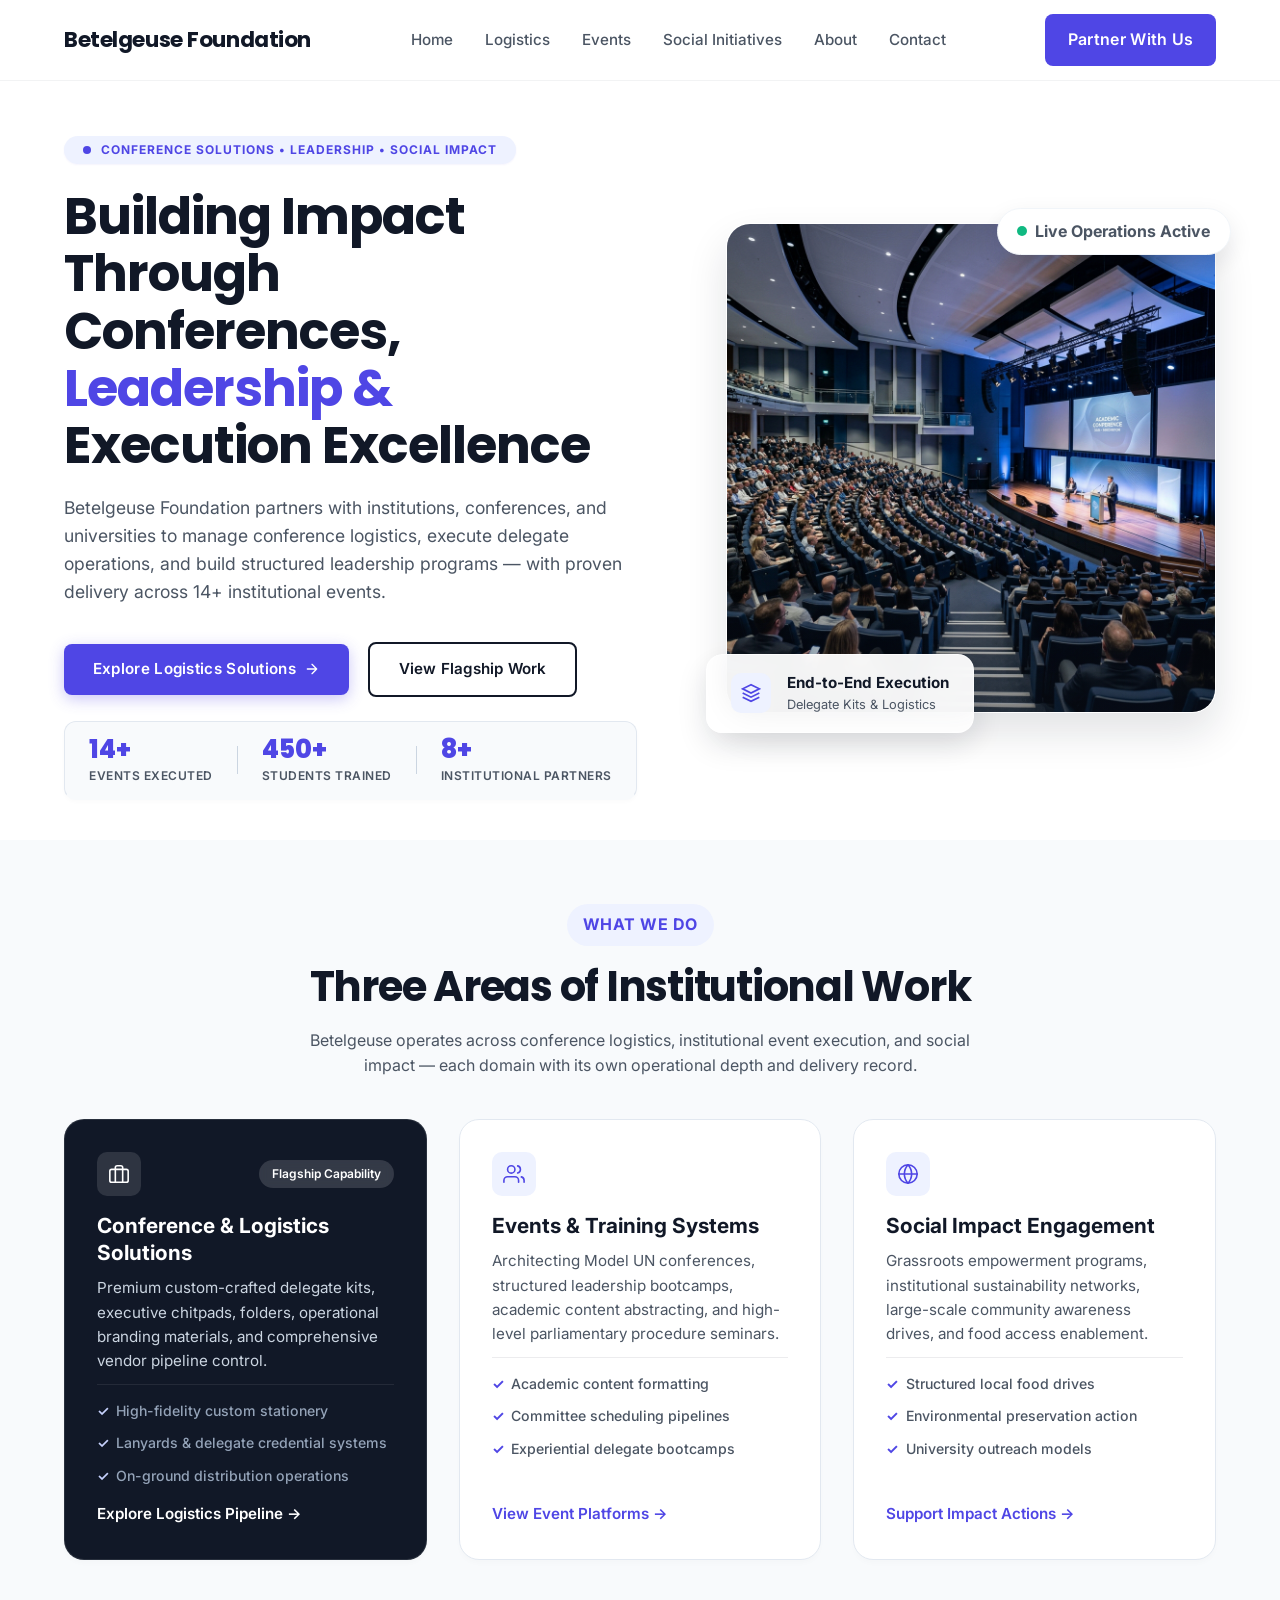
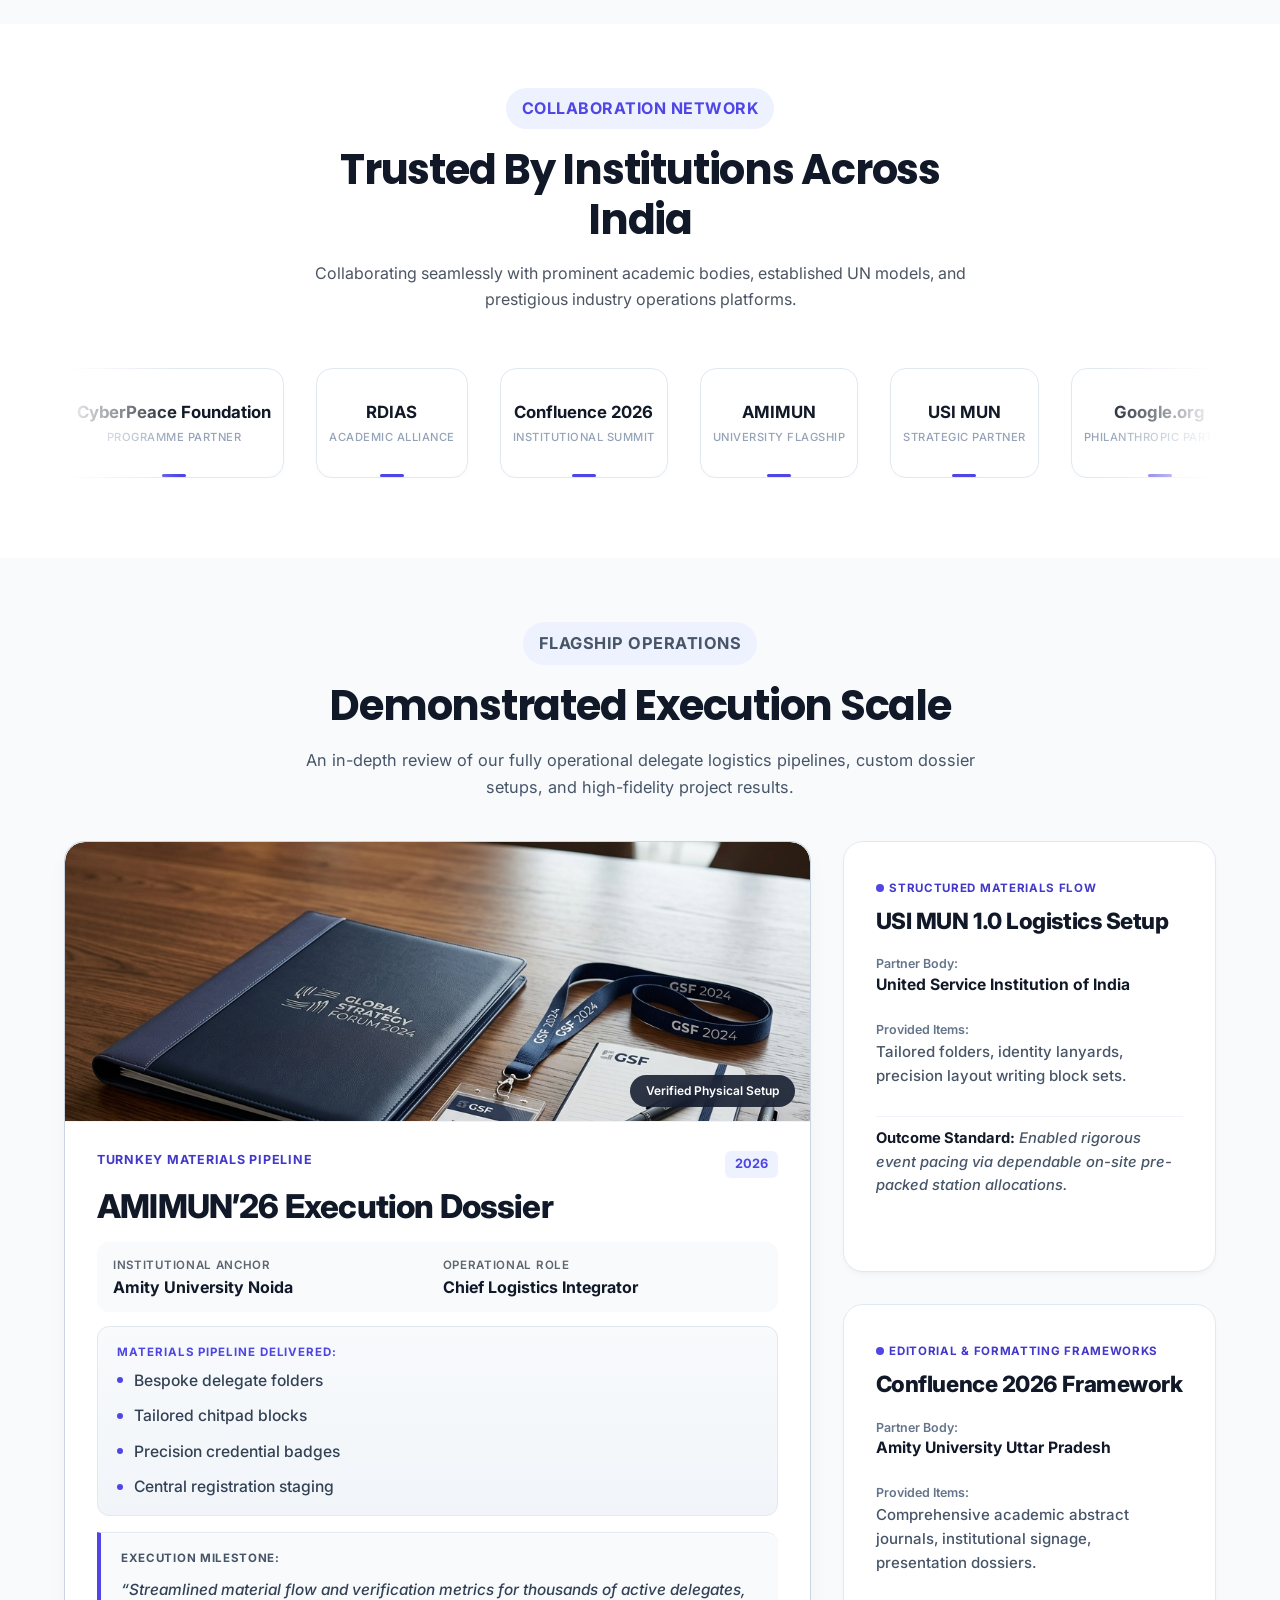
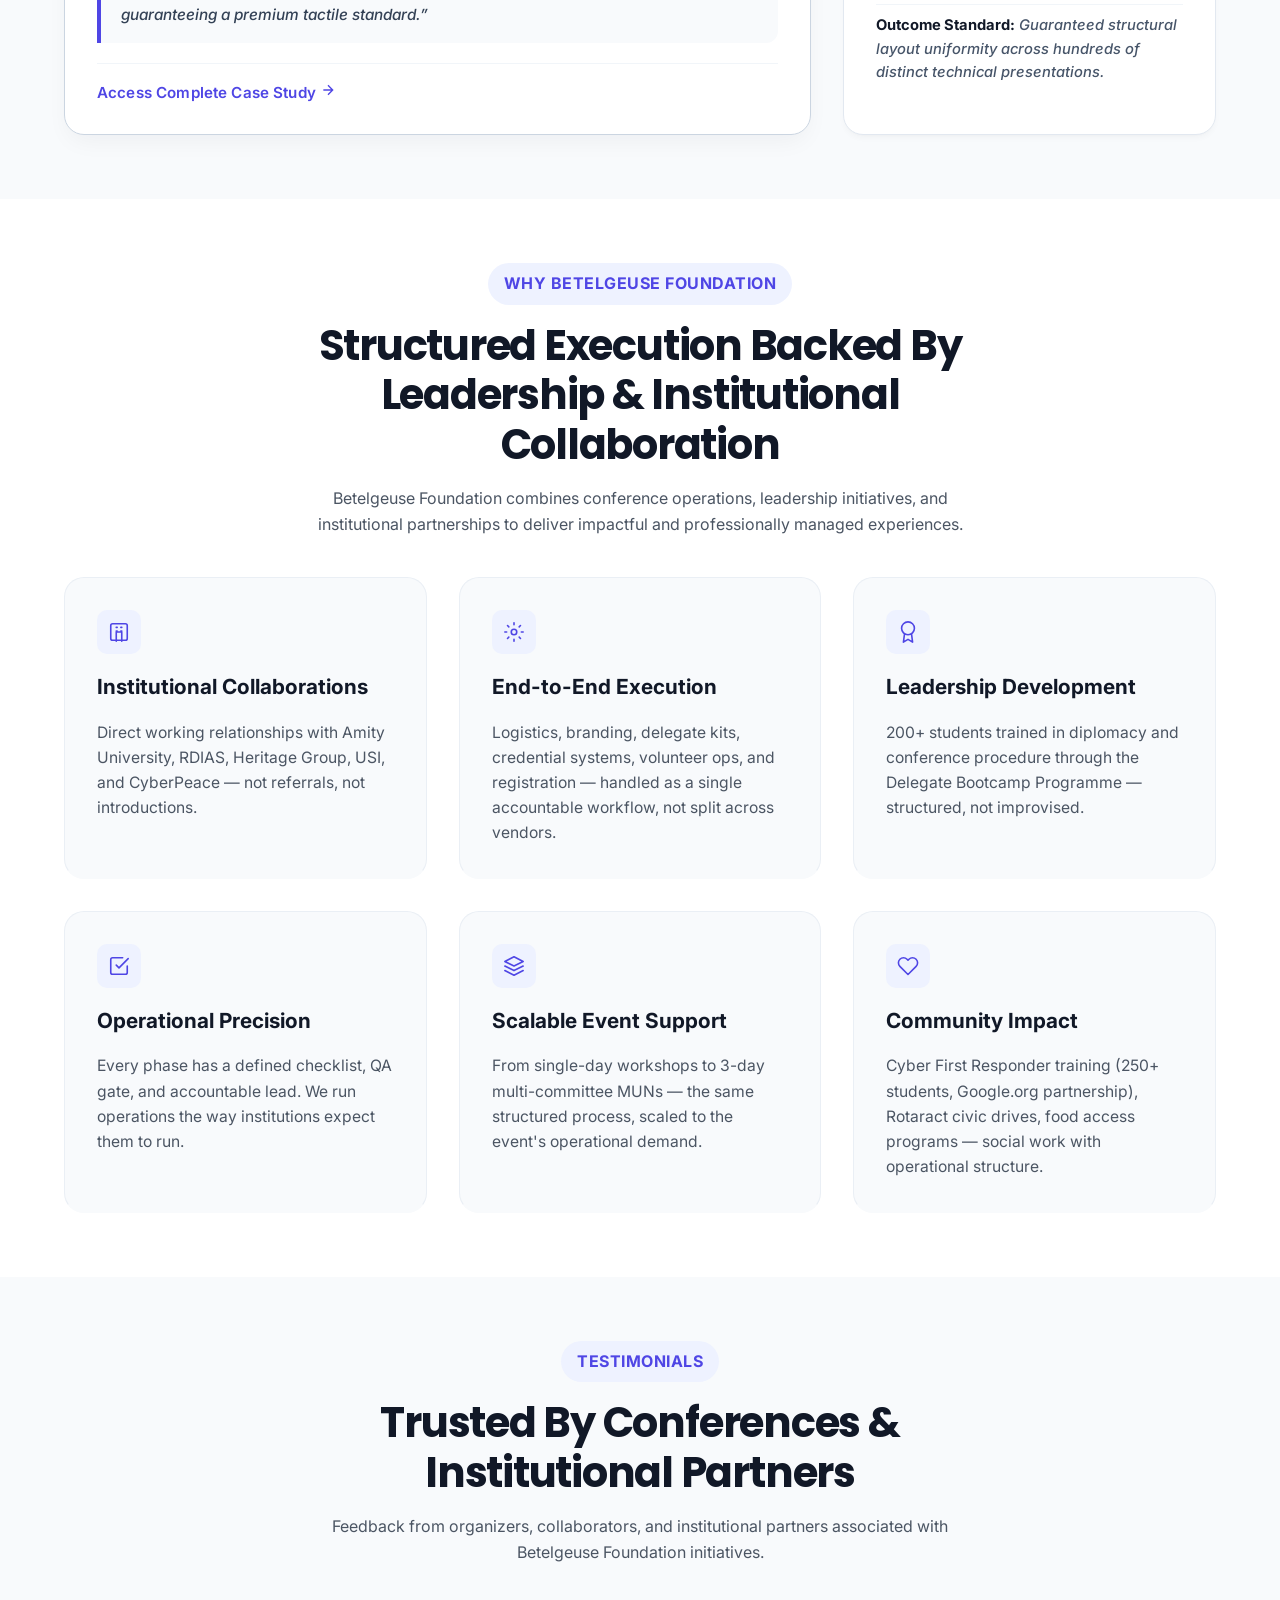
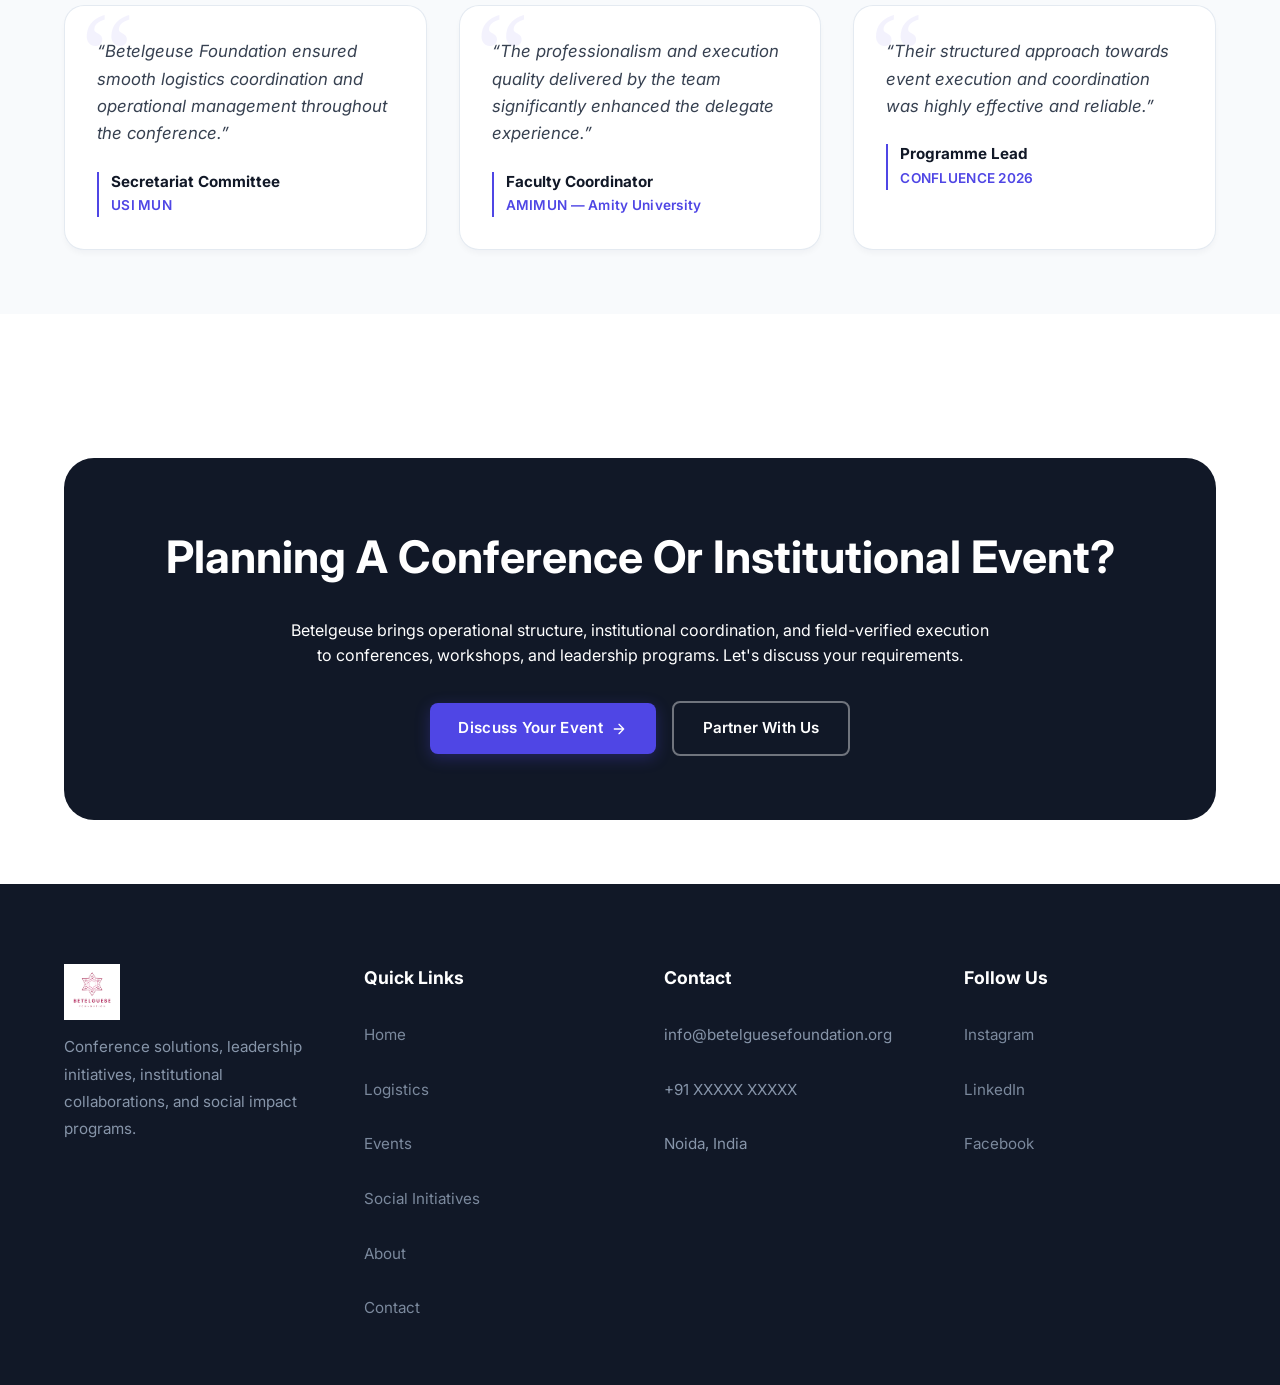
==== index.html @ 853d3aa1 "Initial Build: Betelguese Foundation website - First Edition" ====
<!DOCTYPE html>
<html lang="en">

<head>
    <!-- Basic Meta Setup -->
    <meta charset="UTF-8">
    <meta name="viewport" content="width=device-width, initial-scale=1.0">

    <!-- Website Title -->
    <title>Betelgeuse Foundation</title>

    <!-- CSS File -->
    <link rel="stylesheet" href="css/style.css">
    <style>
        .hero-metrics-inline {
            flex-wrap: wrap;
            justify-content: center;
        }

        .service-card .icon-wrapper {
            width: 44px;
            height: 44px;
            border-radius: 10px;
        }

        .service-card:not(.featured-card) .icon-wrapper {
            background-color: var(--accent-light);
            color: var(--accent-color);
        }

        .service-card .icon-wrapper svg {
            stroke-width: 1.75;
        }

        .features-grid:has(.feature-card:hover) .feature-card:not(:hover) {
            opacity: 0.5;
        }

        .features-grid .feature-card {
            transition:
                opacity 0.35s ease,
                transform 0.35s cubic-bezier(0.4, 0, 0.2, 1),
                background-color 0.35s ease,
                border-color 0.35s ease,
                border-bottom-color 0.35s ease,
                box-shadow 0.35s ease;
        }

        .feature-icon-box {
            width: 44px;
            height: 44px;
            border-radius: 10px;
            background: var(--accent-light);
            color: var(--accent-color);
            display: flex;
            align-items: center;
            justify-content: center;
            margin-bottom: 1rem;
        }

        .feature-icon-box svg {
            stroke: currentColor;
            fill: none;
        }

        .testimonial-author-lockup .testimonial-org {
            text-transform: none;
            letter-spacing: 0.02em;
        }

        .final-cta .cta-box {
            margin-top: 80px;
        }

        /* Active Footer Link */
        .footer-link-home {
            color: var(--accent) !important;
        }
    </style>
</head>

<body>

    <!-- =========================
         HEADER / NAVBAR
    ========================== -->
    <header class="header">

        <div class="container navbar">

            <!-- Brand -->
            <div class="logo">
                <a href="index.html" class="logo-link">
                    <span class="nav-brand">Betelgeuse Foundation</span>
                </a>
            </div>

            <!-- Navigation Links -->
            <nav class="nav">
                <ul class="nav-links">
                    <li><a href="index.html">Home</a></li>
                    <li><a href="pages/logistics.html">Logistics</a></li>
                    <li><a href="pages/events.html">Events</a></li>
                    <li><a href="pages/social-initiatives.html">Social Initiatives</a></li>
                    <li><a href="about.html">About</a></li>
                    <li><a href="pages/contact.html">Contact</a></li>
                </ul>
            </nav>

            <!-- CTA Button -->
            <a href="#" class="nav-btn">Partner With Us</a>

        </div>

    </header>
    <!-- =========================
     HERO SECTION
========================= -->
    <section class="hero">

        <div class="container hero-container">

            <!-- Left Content -->
            <div class="hero-content">

                <div class="hero-badge-wrapper">
                    <span class="pulse-dot"></span>
                    <span class="hero-tag">Conference Solutions • Leadership • Social Impact</span>
                </div>

                <h1>
                    Building Impact Through<br>
                    Conferences, <span class="text-gradient">Leadership &</span><br>
                    Execution Excellence
                </h1>

                <p class="hero-description">
                    Betelgeuse Foundation partners with institutions, conferences, and universities to manage conference
                    logistics, execute delegate operations, and build structured leadership programs — with proven
                    delivery across 14+ institutional events.
                </p>

                <!-- Hero Buttons -->
                <div class="hero-buttons">
                    <a href="pages/logistics.html" class="primary-btn">
                        <span>Explore Logistics Solutions</span>
                        <svg width="16" height="16" viewBox="0 0 24 24" fill="none" stroke="currentColor"
                            stroke-width="2" stroke-linecap="round" stroke-linejoin="round">
                            <path d="M5 12h14M12 5l7 7-7 7" />
                        </svg>
                    </a>
                    <a href="#" class="secondary-btn">
                        View Flagship Work
                    </a>
                </div>

                <!-- Supporting Indicators -->
                <div class="hero-metrics-inline">
                    <div class="metric-item">
                        <strong>14+</strong>
                        <span>Events Executed</span>
                    </div>
                    <div class="metric-divider"></div>
                    <div class="metric-item">
                        <strong>450+</strong>
                        <span>Students Trained</span>
                    </div>
                    <div class="metric-divider"></div>
                    <div class="metric-item">
                        <strong>8+</strong>
                        <span>Institutional Partners</span>
                    </div>
                </div>

            </div>

            <!-- Right Dynamic Visual -->
            <div class="hero-visual-wrapper">

                <div class="image-frame">
                    <img src="assets/images/hero_conference.png" alt="Executive Conference Showcase">
                    <div class="image-overlay-glow"></div>
                </div>

                <!-- Floating Status Badge -->
                <div class="floating-badge top-right">
                    <span class="status-indicator"></span>
                    <strong>Live Operations Active</strong>
                </div>

                <!-- Floating Stat Panel -->
                <div class="floating-panel bottom-left">
                    <div class="panel-icon">
                        <svg width="20" height="20" viewBox="0 0 24 24" fill="none" stroke="#4f46e5" stroke-width="2">
                            <path d="M12 2L2 7l10 5 10-5-10-5zM2 17l10 5 10-5M2 12l10 5 10-5" />
                        </svg>
                    </div>
                    <div class="panel-data">
                        <h4>End-to-End Execution</h4>
                        <p>Delegate Kits & Logistics</p>
                    </div>
                </div>

            </div>

        </div>

    </section>
    <!-- =========================
     WHAT WE DO SECTION
========================= -->
    <section class="services motion-reveal">

        <div class="container">

            <!-- Section Heading -->
            <div class="section-header">
                <p class="section-tag">What We Do</p>
                <h2>Three Areas of Institutional Work</h2>
                <p>Betelgeuse operates across conference logistics, institutional event execution, and social impact —
                    each domain with its own operational depth and delivery record.</p>
            </div>

            <!-- Service Cards -->
            <div class="services-grid">

                <!-- Card 1: Premium Executive Dark Mode -->
                <div class="service-card featured-card">
                    <div class="card-gradient-top"></div>
                    <div class="card-header-row">
                        <div class="icon-wrapper dark-icon">
                            <svg width="22" height="22" viewBox="0 0 24 24" fill="none" stroke="currentColor"
                                stroke-width="1.75" stroke-linecap="round" stroke-linejoin="round" aria-hidden="true">
                                <rect x="2" y="7" width="20" height="14" rx="2" ry="2" />
                                <path d="M16 21V5a2 2 0 0 0-2-2h-4a2 2 0 0 0-2 2v16" />
                            </svg>
                        </div>
                        <span class="card-status-badge">Flagship Capability</span>
                    </div>
                    <h3>Conference &amp; Logistics Solutions</h3>
                    <p>Premium custom-crafted delegate kits, executive chitpads, folders, operational branding
                        materials, and comprehensive vendor pipeline control.</p>
                    <ul class="capability-list">
                        <li>High-fidelity custom stationery</li>
                        <li>Lanyards &amp; delegate credential systems</li>
                        <li>On-ground distribution operations</li>
                    </ul>
                    <a href="pages/logistics.html" class="card-link">Explore Logistics Pipeline →</a>
                </div>

                <!-- Card 2 -->
                <div class="service-card">
                    <div class="card-gradient-top"></div>
                    <div class="card-header-row">
                        <div class="icon-wrapper">
                            <svg width="22" height="22" viewBox="0 0 24 24" fill="none" stroke="currentColor"
                                stroke-width="1.75" stroke-linecap="round" stroke-linejoin="round" aria-hidden="true">
                                <path d="M17 21v-2a4 4 0 0 0-4-4H5a4 4 0 0 0-4 4v2" />
                                <circle cx="9" cy="7" r="4" />
                                <path d="M23 21v-2a4 4 0 0 0-3-3.87" />
                                <path d="M16 3.13a4 4 0 0 1 0 7.75" />
                            </svg>
                        </div>
                    </div>
                    <h3>Events &amp; Training Systems</h3>
                    <p>Architecting Model UN conferences, structured leadership bootcamps, academic content abstracting,
                        and high-level parliamentary procedure seminars.</p>
                    <ul class="capability-list">
                        <li>Academic content formatting</li>
                        <li>Committee scheduling pipelines</li>
                        <li>Experiential delegate bootcamps</li>
                    </ul>
                    <a href="#" class="card-link">View Event Platforms →</a>
                </div>

                <!-- Card 3 -->
                <div class="service-card">
                    <div class="card-gradient-top"></div>
                    <div class="card-header-row">
                        <div class="icon-wrapper">
                            <svg width="22" height="22" viewBox="0 0 24 24" fill="none" stroke="currentColor"
                                stroke-width="1.75" stroke-linecap="round" stroke-linejoin="round" aria-hidden="true">
                                <circle cx="12" cy="12" r="10" />
                                <line x1="2" y1="12" x2="22" y2="12" />
                                <path
                                    d="M12 2a15.3 15.3 0 0 1 4 10 15.3 15.3 0 0 1-4 10 15.3 15.3 0 0 1-4-10 15.3 15.3 0 0 1 4-10z" />
                            </svg>
                        </div>
                    </div>
                    <h3>Social Impact Engagement</h3>
                    <p>Grassroots empowerment programs, institutional sustainability networks, large-scale community
                        awareness drives, and food access enablement.</p>
                    <ul class="capability-list">
                        <li>Structured local food drives</li>
                        <li>Environmental preservation action</li>
                        <li>University outreach models</li>
                    </ul>
                    <a href="pages/social-initiatives.html" class="card-link">Support Impact Actions →</a>
                </div>

            </div>

        </div>

    </section>
    <!-- =========================
     COLLABORATORS SECTION
========================= -->
    <section class="collaborators motion-reveal">

        <div class="container">

            <!-- Section Heading -->
            <div class="section-header">
                <p class="section-tag">Collaboration Network</p>
                <h2>Trusted By Institutions Across India</h2>
                <p>Collaborating seamlessly with prominent academic bodies, established UN models, and prestigious
                    industry operations platforms.</p>
            </div>

            <!-- Premium marquee (duplicate strip for seamless loop) -->
            <div class="logo-ribbon-wrapper">
                <div class="marquee-wrapper">
                    <!-- Track groups two strips so one transform can loop seamlessly -->
                    <div class="marquee-track">
                        <div class="marquee-content">
                            <div class="logo-card premium-card card">
                                <span class="card-accent-line"></span>
                                <strong>CyberPeace Foundation</strong>
                                <span class="partner-meta">Programme Partner</span>
                            </div>
                            <div class="logo-card premium-card card">
                                <span class="card-accent-line"></span>
                                <strong>RDIAS</strong>
                                <span class="partner-meta">Academic Alliance</span>
                            </div>
                            <div class="logo-card premium-card card">
                                <span class="card-accent-line"></span>
                                <strong>Confluence 2026</strong>
                                <span class="partner-meta">Institutional Summit</span>
                            </div>
                            <div class="logo-card premium-card card">
                                <span class="card-accent-line"></span>
                                <strong>AMIMUN</strong>
                                <span class="partner-meta">University Flagship</span>
                            </div>
                            <div class="logo-card premium-card card">
                                <span class="card-accent-line"></span>
                                <strong>USI MUN</strong>
                                <span class="partner-meta">Strategic Partner</span>
                            </div>
                            <div class="logo-card premium-card card">
                                <span class="card-accent-line"></span>
                                <strong>Google.org</strong>
                                <span class="partner-meta">Philanthropic Partner</span>
                            </div>
                            <div class="logo-card premium-card card">
                                <span class="card-accent-line"></span>
                                <strong>Rotaract</strong>
                                <span class="partner-meta">Civic Network</span>
                            </div>
                            <div class="logo-card premium-card card">
                                <span class="card-accent-line"></span>
                                <strong>Heritage Group</strong>
                                <span class="partner-meta">Educational Group</span>
                            </div>
                        </div>
                        <div class="marquee-content" aria-hidden="true">
                            <div class="logo-card premium-card card">
                                <span class="card-accent-line"></span>
                                <strong>CyberPeace Foundation</strong>
                                <span class="partner-meta">Programme Partner</span>
                            </div>
                            <div class="logo-card premium-card card">
                                <span class="card-accent-line"></span>
                                <strong>RDIAS</strong>
                                <span class="partner-meta">Academic Alliance</span>
                            </div>
                            <div class="logo-card premium-card card">
                                <span class="card-accent-line"></span>
                                <strong>Confluence 2026</strong>
                                <span class="partner-meta">Institutional Summit</span>
                            </div>
                            <div class="logo-card premium-card card">
                                <span class="card-accent-line"></span>
                                <strong>AMIMUN</strong>
                                <span class="partner-meta">University Flagship</span>
                            </div>
                            <div class="logo-card premium-card card">
                                <span class="card-accent-line"></span>
                                <strong>USI MUN</strong>
                                <span class="partner-meta">Strategic Partner</span>
                            </div>
                            <div class="logo-card premium-card card">
                                <span class="card-accent-line"></span>
                                <strong>Google.org</strong>
                                <span class="partner-meta">Philanthropic Partner</span>
                            </div>
                            <div class="logo-card premium-card card">
                                <span class="card-accent-line"></span>
                                <strong>Rotaract</strong>
                                <span class="partner-meta">Civic Network</span>
                            </div>
                            <div class="logo-card premium-card card">
                                <span class="card-accent-line"></span>
                                <strong>Heritage Group</strong>
                                <span class="partner-meta">Educational Group</span>
                            </div>
                        </div>
                    </div>
                </div>
            </div>

        </div>

    </section>

    <!-- =========================
     FEATURED WORK SECTION
========================= -->
    <section class="featured-work motion-reveal">

        <div class="container">

            <!-- Section Header -->
            <div class="section-header">
                <p class="section-tag">Flagship Operations</p>
                <h2>Demonstrated Execution Scale</h2>
                <p>An in-depth review of our fully operational delegate logistics pipelines, custom dossier setups, and
                    high-fidelity project results.</p>
            </div>

            <!-- Featured Grid -->
            <div class="featured-grid">

                <!-- Large Featured Card Overhaul -->
                <div class="featured-card-large premium-overhaul">

                    <div class="featured-image">
                        <img src="assets/images/flagship_delegate_kit.png" alt="Custom Branded Delegate Kit Setup">
                        <div class="image-indicator-badge">Verified Physical Setup</div>
                    </div>

                    <div class="featured-content">

                        <div class="project-header-inline">
                            <p class="project-type">Turnkey Materials Pipeline</p>
                            <span class="year-badge">2026</span>
                        </div>

                        <h3>AMIMUN’26 Execution Dossier</h3>

                        <div class="project-details grid-view">
                            <div class="detail-matrix-item">
                                <span>Institutional Anchor</span>
                                <strong>Amity University Noida</strong>
                            </div>
                            <div class="detail-matrix-item">
                                <span>Operational Role</span>
                                <strong>Chief Logistics Integrator</strong>
                            </div>
                        </div>

                        <div class="detail-block premium-block">
                            <span>Materials Pipeline Delivered:</span>
                            <ul class="materials-delivered-list">
                                <li>Bespoke delegate folders</li>
                                <li>Tailored chitpad blocks</li>
                                <li>Precision credential badges</li>
                                <li>Central registration staging</li>
                            </ul>
                        </div>

                        <div class="detail-block outcome-block premium-outcome">
                            <span>Execution Milestone:</span>
                            <p>“Streamlined material flow and verification metrics for thousands of active delegates,
                                guaranteeing a premium tactile standard.”</p>
                        </div>

                        <div class="action-footer">
                            <a href="#" class="btn-text-icon">
                                <span>Access Complete Case Study</span>
                                <svg width="16" height="16" viewBox="0 0 24 24" fill="none" stroke="currentColor"
                                    stroke-width="2">
                                    <path d="M5 12h14M12 5l7 7-7 7" />
                                </svg>
                            </a>
                        </div>

                    </div>

                </div>

                <!-- Small Cards Overhaul -->
                <div class="small-projects">

                    <!-- Card 1 -->
                    <div class="small-project-card premium-small-card">
                        <div class="project-type-tag-row">
                            <span class="card-dot-indicator" aria-hidden="true"></span>
                            <p class="project-type-small">Structured Materials Flow</p>
                        </div>
                        <h4>USI MUN 1.0 Logistics Setup</h4>

                        <div class="project-details-small">
                            <div class="meta-tuple">
                                <span>Partner Body:</span>
                                <strong>United Service Institution of India</strong>
                            </div>
                            <div class="meta-tuple">
                                <span>Provided Items:</span>
                                <span>Tailored folders, identity lanyards, precision layout writing block sets.</span>
                            </div>
                            <p class="outcome-small"><strong>Outcome Standard:</strong> Enabled rigorous event pacing
                                via dependable on-site pre-packed station allocations.</p>
                        </div>
                    </div>

                    <!-- Card 2 -->
                    <div class="small-project-card premium-small-card">
                        <div class="project-type-tag-row">
                            <span class="card-dot-indicator" aria-hidden="true"></span>
                            <p class="project-type-small">Editorial &amp; Formatting Frameworks</p>
                        </div>
                        <h4>Confluence 2026 Framework</h4>

                        <div class="project-details-small">
                            <div class="meta-tuple">
                                <span>Partner Body:</span>
                                <strong>Amity University Uttar Pradesh</strong>
                            </div>
                            <div class="meta-tuple">
                                <span>Provided Items:</span>
                                <span>Comprehensive academic abstract journals, institutional signage, presentation
                                    dossiers.</span>
                            </div>
                            <p class="outcome-small"><strong>Outcome Standard:</strong> Guaranteed structural layout
                                uniformity across hundreds of distinct technical presentations.</p>
                        </div>
                    </div>

                </div>

            </div>

        </div>

    </section>
    <!-- =========================
     WHY BETELGEUSE SECTION
========================= -->
    <section class="why-betelguese motion-reveal">

        <div class="container">

            <!-- Section Header -->
            <div class="section-header">

                <p class="section-tag">
                    Why Betelgeuse Foundation
                </p>

                <h2>
                    Structured Execution Backed By
                    Leadership & Institutional Collaboration
                </h2>

                <p>
                    Betelgeuse Foundation combines conference operations,
                    leadership initiatives, and institutional partnerships
                    to deliver impactful and professionally managed experiences.
                </p>

            </div>

            <!-- Feature Grid -->
            <div class="features-grid">

                <div class="feature-card">
                    <div class="feature-icon-box" aria-hidden="true">
                        <svg width="22" height="22" viewBox="0 0 24 24" fill="none" stroke="currentColor"
                            stroke-width="1.75" stroke-linecap="round" stroke-linejoin="round">
                            <rect x="3" y="3" width="18" height="18" rx="2" ry="2" />
                            <path d="M9 22V12h6v10" />
                            <path d="M9 7h1" />
                            <path d="M14 7h1" />
                            <path d="M9 11h1" />
                            <path d="M14 11h1" />
                        </svg>
                    </div>
                    <h3>Institutional Collaborations</h3>
                    <p>Direct working relationships with Amity University, RDIAS, Heritage Group, USI, and CyberPeace —
                        not referrals, not introductions.</p>
                </div>

                <div class="feature-card">
                    <div class="feature-icon-box" aria-hidden="true">
                        <svg width="22" height="22" viewBox="0 0 24 24" fill="none" stroke="currentColor"
                            stroke-width="1.75" stroke-linecap="round" stroke-linejoin="round">
                            <circle cx="12" cy="12" r="3" />
                            <path
                                d="M19.07 4.93l-1.41 1.41M4.93 4.93l1.41 1.41M19.07 19.07l-1.41-1.41M4.93 19.07l1.41-1.41M12 2v2M12 20v2M2 12h2M20 12h2" />
                        </svg>
                    </div>
                    <h3>End-to-End Execution</h3>
                    <p>Logistics, branding, delegate kits, credential systems, volunteer ops, and registration — handled
                        as a single accountable workflow, not split across vendors.</p>
                </div>

                <div class="feature-card">
                    <div class="feature-icon-box" aria-hidden="true">
                        <svg width="22" height="22" viewBox="0 0 24 24" fill="none" stroke="currentColor"
                            stroke-width="1.75" stroke-linecap="round" stroke-linejoin="round">
                            <circle cx="12" cy="8" r="7" />
                            <polyline points="8.21 13.89 7 23 12 20 17 23 15.79 13.88" />
                        </svg>
                    </div>
                    <h3>Leadership Development</h3>
                    <p>200+ students trained in diplomacy and conference procedure through the Delegate Bootcamp
                        Programme
                        — structured, not improvised.</p>
                </div>

                <div class="feature-card">
                    <div class="feature-icon-box" aria-hidden="true">
                        <svg width="22" height="22" viewBox="0 0 24 24" fill="none" stroke="currentColor"
                            stroke-width="1.75" stroke-linecap="round" stroke-linejoin="round">
                            <polyline points="9 11 12 14 22 4" />
                            <path d="M21 12v7a2 2 0 0 1-2 2H5a2 2 0 0 1-2-2V5a2 2 0 0 1 2-2h11" />
                        </svg>
                    </div>
                    <h3>Operational Precision</h3>
                    <p>Every phase has a defined checklist, QA gate, and accountable lead. We run operations the way
                        institutions expect them to run.</p>
                </div>

                <div class="feature-card">
                    <div class="feature-icon-box" aria-hidden="true">
                        <svg width="22" height="22" viewBox="0 0 24 24" fill="none" stroke="currentColor"
                            stroke-width="1.75" stroke-linecap="round" stroke-linejoin="round">
                            <polygon points="12 2 2 7 12 12 22 7 12 2" />
                            <polyline points="2 17 12 22 22 17" />
                            <polyline points="2 12 12 17 22 12" />
                        </svg>
                    </div>
                    <h3>Scalable Event Support</h3>
                    <p>From single-day workshops to 3-day multi-committee MUNs — the same structured process, scaled to
                        the event&apos;s operational demand.</p>
                </div>

                <div class="feature-card">
                    <div class="feature-icon-box" aria-hidden="true">
                        <svg width="22" height="22" viewBox="0 0 24 24" fill="none" stroke="currentColor"
                            stroke-width="1.75" stroke-linecap="round" stroke-linejoin="round">
                            <path
                                d="M20.84 4.61a5.5 5.5 0 0 0-7.78 0L12 5.67l-1.06-1.06a5.5 5.5 0 0 0-7.78 7.78l1.06 1.06L12 21.23l7.78-7.78 1.06-1.06a5.5 5.5 0 0 0 0-7.78z" />
                        </svg>
                    </div>
                    <h3>Community Impact</h3>
                    <p>Cyber First Responder training (250+ students, Google.org partnership), Rotaract civic drives,
                        food access programs — social work with operational structure.</p>
                </div>

            </div>

        </div>

    </section>
    <!-- =========================
     TESTIMONIALS SECTION
========================= -->
    <section class="testimonials motion-reveal">

        <div class="container">

            <!-- Section Header -->
            <div class="section-header">

                <p class="section-tag">
                    Testimonials
                </p>

                <h2>
                    Trusted By Conferences &
                    Institutional Partners
                </h2>

                <p>
                    Feedback from organizers, collaborators,
                    and institutional partners associated with
                    Betelgeuse Foundation initiatives.
                </p>

            </div>

            <!-- Testimonials Grid -->
            <div class="testimonials-grid">

                <!-- Testimonial 1 -->
                <div class="testimonial-card">

                    <p class="testimonial-text">
                        “Betelgeuse Foundation ensured smooth
                        logistics coordination and operational
                        management throughout the conference.”
                    </p>

                    <div class="testimonial-author-lockup">
                        <h4>Secretariat Committee</h4>
                        <span class="testimonial-org">USI MUN</span>
                    </div>

                </div>

                <!-- Testimonial 2 -->
                <div class="testimonial-card">

                    <p class="testimonial-text">
                        “The professionalism and execution quality
                        delivered by the team significantly enhanced
                        the delegate experience.”
                    </p>

                    <div class="testimonial-author-lockup">
                        <h4>Faculty Coordinator</h4>
                        <span class="testimonial-org">AMIMUN — Amity University</span>
                    </div>

                </div>

                <!-- Testimonial 3 -->
                <div class="testimonial-card">

                    <p class="testimonial-text">
                        “Their structured approach towards event
                        execution and coordination was highly
                        effective and reliable.”
                    </p>

                    <div class="testimonial-author-lockup">
                        <h4>Programme Lead</h4>
                        <span class="testimonial-org">CONFLUENCE 2026</span>
                    </div>

                </div>

            </div>

        </div>

    </section>
    <!-- =========================
     FINAL CTA SECTION
========================= -->
    <section class="final-cta motion-reveal">

        <div class="container">

            <div class="cta-box">

                <h2>
                    Planning A Conference Or Institutional Event?
                </h2>

                <p>
                    Betelgeuse brings operational structure, institutional coordination, and field-verified execution to
                    conferences, workshops, and leadership programs. Let&apos;s discuss your requirements.
                </p>

                <div class="cta-buttons">

                    <a href="mailto:info@betelguesefoundation.org" class="primary-btn">
                        <span>Discuss Your Event</span>
                        <svg width="16" height="16" viewBox="0 0 24 24" fill="none" stroke="currentColor"
                            stroke-width="2" stroke-linecap="round" stroke-linejoin="round" aria-hidden="true">
                            <path d="M5 12h14M12 5l7 7-7 7" />
                        </svg>
                    </a>

                    <a href="#" class="secondary-btn">
                        Partner With Us
                    </a>

                </div>

            </div>

        </div>

    </section>
    <!-- =========================
     FOOTER
========================= -->
    <footer class="footer motion-reveal">

        <div class="container footer-container">

            <!-- About -->
            <div class="footer-column">

                <div class="footer-logo-wrapper">
                    <img src="assets/images/logo_primary.png" alt="Betelgeuse Foundation Logo" class="footer-logo">
                </div>
                <h3 class="sr-only" style="display: none;">Betelgeuse Foundation</h3>

                <p>
                    Conference solutions, leadership initiatives,
                    institutional collaborations, and social impact programs.
                </p>

            </div>

            <!-- Navigation -->
            <div class="footer-column">

                <h4>Quick Links</h4>

                <ul>
                    <li><a href="index.html">Home</a></li>
                    <li><a href="pages/logistics.html">Logistics</a></li>
                    <li><a href="pages/events.html">Events</a></li>
                    <li><a href="pages/social-initiatives.html">Social Initiatives</a></li>
                    <li><a href="about.html">About</a></li>
                    <li><a href="pages/contact.html">Contact</a></li>
                </ul>

            </div>

            <!-- Contact -->
            <div class="footer-column">

                <h4>Contact</h4>

                <ul>
                    <li>info@betelguesefoundation.org</li>
                    <li>+91 XXXXX XXXXX</li>
                    <li>Noida, India</li>
                </ul>

            </div>

            <!-- Social -->
            <div class="footer-column">

                <h4>Follow Us</h4>

                <ul>
                    <li><a href="#">Instagram</a></li>
                    <li><a href="#">LinkedIn</a></li>
                    <li><a href="#">Facebook</a></li>
                </ul>

            </div>

        </div>

    </footer>
    <!-- JS File -->
    <script src="js/script.js"></script>

</body>

</html>
---- css/style.css ----
/* =========================
   GOOGLE FONTS
========================= */
@import url('https://fonts.googleapis.com/css2?family=Inter:wght@300;400;500;600;700&family=Poppins:wght@500;600;700&display=swap');


/* =========================
   CSS RESET
========================= */
* {
    margin: 0;
    padding: 0;
    box-sizing: border-box;
}
html,
body {
    overflow-x: hidden;
}

/* =========================
   ROOT VARIABLES
========================= */
:root {
    /* Classic indigo SaaS palette */
    --primary-color: #111827;
    --secondary-color: #4B5563;
    --accent-color: #4F46E5;
    --color-accent: #4F46E5;
    --accent-hover: #4338CA;
    --accent-light: #EEF2FF;
    --text-color: #4B5563;
    --light-bg: #F8FAFC;
    --white: #FFFFFF;

    --heading-font: 'Poppins', sans-serif;
    --body-font: 'Inter', sans-serif;
}


/* =========================
   GLOBAL STYLES
========================= */
body {
    font-family: var(--body-font);
    background-color: var(--white);
    color: var(--text-color);
    line-height: 1.6;
    padding-top: 80px; /* Offset for fixed navbar */
}


a {
    text-decoration: none;
    color: inherit;
}


ul {
    list-style: none;
}


img {
    max-width: 100%;
    display: block;
}

.logo {
    display: flex;
    align-items: center;
    background: none;
    background-color: transparent;
}

.nav-brand {
    font-family: var(--heading-font);
    font-size: clamp(1.05rem, 2.2vw, 1.35rem);
    font-weight: 700;
    letter-spacing: -0.02em;
    color: var(--primary-color);
    line-height: 1.15;
    white-space: nowrap;
    transition: color 0.25s ease;
}

.footer-logo {
    max-height: 56px;
    width: auto;
    object-fit: contain;
}

/* Screen reader only utility to suppress plain headings gracefully */
.sr-only {
    position: absolute;
    width: 1px;
    height: 1px;
    padding: 0;
    margin: -1px;
    overflow: hidden;
    clip: rect(0, 0, 0, 0);
    white-space: nowrap;
    border: 0;
}


/* =========================
   REUSABLE CONTAINER
========================= */
.container {
    width: 90%;
    max-width: 1200px;
    margin: auto;
}


/* =========================
   HEADER / NAVBAR
========================= */
.header {
    width: 100%;
    position: fixed;
    top: 0;
    left: 0;
    right: 0;
    z-index: 1000;
    background-color: rgba(255, 255, 255, 0.78);
    backdrop-filter: blur(10px) saturate(140%);
    -webkit-backdrop-filter: blur(10px) saturate(140%);
    border-bottom: 1px solid rgba(17, 24, 39, 0.05);
    transition:
        background-color 0.40s ease,
        box-shadow 0.40s ease,
        border-color 0.40s ease,
        backdrop-filter 0.40s ease,
        -webkit-backdrop-filter 0.40s ease;
}

/* Stronger executive glass once the page is scrolled */
.header.is-scrolled {
    background-color: rgba(255, 255, 255, 0.92);
    backdrop-filter: blur(10px) saturate(180%);
    -webkit-backdrop-filter: blur(30px) saturate(180%);
    border-bottom-color: rgba(17, 24, 39, 0.1);
    box-shadow: 0 8px 32px rgba(17, 24, 39, 0.08);
}


.navbar {
    height: 80px;

    display: flex;
    align-items: center;
    justify-content: space-between;
}


.logo-link:hover .nav-brand {
    color: var(--accent-color);
}

.logo-link {
    display: flex;
    align-items: center;
    justify-content: center;
    background: none;
    background-color: transparent;
}


.nav-links {
    display: flex;
    align-items: center;
    gap: 2rem;
}


.nav-links a {
    position: relative;
    font-size: 0.95rem;
    font-weight: 500;
    color: var(--secondary-color);
    transition: color 0.2s ease;
}


.nav-links a::after {
    content: "";
    position: absolute;
    left: 0;
    bottom: -6px;
    width: 0;
    height: 2px;
    border-radius: 2px;
    background-color: var(--accent-color);
    transition: width 0.28s cubic-bezier(0.16, 1, 0.3, 1);
}


.nav-links a:hover {
    color: var(--accent-color);
}

.nav-links a.nav-link-active {
    color: var(--primary-color);
    font-weight: 700;
}

.nav-links a.nav-link-active::after {
    width: 100%;
}

.nav-links a:hover::after {
    width: 100%;
}


.nav-btn {
    padding: 0.8rem 1.4rem;
    background-color: var(--accent-color);
    color: #FFFFFF;
    border: none;
    border-radius: 8px;
    font-weight: 600;
    letter-spacing: 0.02em;
    transition: transform 0.2s ease, box-shadow 0.2s ease, background-color 0.2s ease, color 0.2s ease;
}


.nav-btn:hover {
    background-color: var(--accent-hover);
    color: #FFFFFF;
    border-color: transparent;
    transform: translateY(-2px);
    box-shadow: 0 10px 24px rgba(79, 70, 229, 0.28);
}

.nav-btn:active {
    transform: translateY(0) scale(0.98);
    box-shadow: 0 4px 12px rgba(79, 70, 229, 0.2);
}

/* =========================
   HERO SECTION
========================= */
.hero {
    width: 100%;
    padding: 3.5rem 0 2.5rem;
    background-color: var(--white);
}


.hero-container {
    display: flex;
    align-items: center;
    justify-content: space-between;
    gap: 4rem;
}


.hero-content {
    flex: 1;
}


.hero-tag {
    color: var(--accent-color);
    font-size: 0.75rem;
    font-weight: 700;
    letter-spacing: 1px;
    text-transform: uppercase;
    line-height: 1;
    margin: 0;
    padding: 0;
    background-color: transparent;
}


.hero-content h1 {
    font-family: var(--heading-font);
    font-size: 3.6rem;
    line-height: 1.12;
    letter-spacing: -0.03em;
    color: var(--primary-color);
    font-weight: 700;

    margin-bottom: 1.5rem;
}


.hero-description {
    max-width: 600px;
    font-size: 1.1rem;
    color: var(--text-color);
    line-height: 1.6;

    margin-bottom: 2.2rem;
}


.hero-buttons {
    display: flex;
    align-items: center;
    gap: 1rem;
}


/* Primary Button */
.primary-btn {
    display: inline-flex;
    align-items: center;
    justify-content: center;
    gap: 0.5rem;
    padding: 0.85rem 1.8rem;

    background-color: var(--accent-color);
    color: #FFFFFF;

    border: none;
    border-radius: 8px;
    font-weight: 600;
    font-size: 0.95rem;
    letter-spacing: 0.02em;

    box-shadow: 0 2px 8px rgba(79, 70, 229, 0.25);
    transition: transform 0.2s ease, box-shadow 0.2s ease, background-color 0.2s ease, color 0.2s ease, border-color 0.2s ease;
}

.primary-btn span,
.primary-btn i,
.primary-btn svg {
    transition: transform 0.2s ease;
}


.primary-btn:hover {
    background-color: var(--accent-hover);
    color: #FFFFFF;
    border-color: transparent;
    transform: translateY(-2px);
    box-shadow: 0 10px 24px rgba(79, 70, 229, 0.32);
}

.primary-btn:hover span,
.primary-btn:hover i,
.primary-btn:hover svg {
    transform: translateX(4px);
}

.primary-btn:active {
    transform: translateY(0) scale(0.98);
}


/* Secondary Button */
.secondary-btn {
    display: inline-block;
    padding: 0.85rem 1.8rem;

    background-color: transparent;
    border: 2px solid #111827;
    color: #111827;

    border-radius: 8px;
    font-weight: 600;
    font-size: 0.95rem;
    letter-spacing: 0.2px;

    transition: all 0.3s cubic-bezier(0.16, 1, 0.3, 1);
}


.hero-buttons .secondary-btn:hover {
    background-color: rgba(17, 24, 39, 0.02);
    color: #111827;
    border-color: #111827;
    transform: translateY(-2px);
    box-shadow: 0 6px 16px rgba(17, 24, 39, 0.06);
}


/* Hero Image */
.hero-image {
    flex: 1;
}


.hero-image img {
    width: 100%;
    border-radius: 20px;
    border: 1px solid rgba(15, 23, 42, 0.06);
    box-shadow: 0 10px 25px -5px rgba(15, 23, 42, 0.05);

    object-fit: cover;
}

/* =========================
   COMMON SECTION HEADER
========================= */
.section-header {
    text-align: center;
    max-width: 700px;
    margin: 0 auto 2.5rem;
}


.section-tag {
    display: inline-flex;
    flex-wrap: wrap;
    justify-content: center;

    margin-bottom: 1rem;
    padding: 0.5rem 1rem;

    background-color: #EEF2FF;
    color: #4F46E5;

    border-radius: 9999px;

    font-size: 0.75rem;
    font-weight: 700;
    letter-spacing: 0.5px;
    text-transform: uppercase;

    max-width: 100%;
}


.section-header h2 {
    font-family: var(--heading-font);
    font-size: 2.6rem;
    line-height: 1.2;
    letter-spacing: -0.03em;
    color: var(--primary-color);
    font-weight: 700;

    margin-bottom: 1rem;
}


.section-header p {
    font-size: 1rem;
}


/* =========================
   SERVICES SECTION
========================= */
.services {
    width: 100%;
    padding: 4rem 0;

    background-color: var(--light-bg);
}


.services-grid {
    display: grid;
    grid-template-columns: repeat(3, 1fr);
    gap: 2rem;
}

.services-grid > .service-card > .card-link {
    margin-top: auto;
}


/* Service Card */
.service-card {
    padding: 2rem;

    background-color: var(--white);

    border-radius: 20px;
    border: 1px solid #f1f5f9;
    box-shadow: 0 4px 6px -1px rgba(15, 23, 42, 0.03), 0 2px 4px -2px rgba(15, 23, 42, 0.03);

    display: flex;
    flex-direction: column;

    transition: all 0.3s cubic-bezier(0.16, 1, 0.3, 1);
}


.service-card:hover {
    transform: translateY(-3px);
    box-shadow: 0 10px 15px -3px rgba(15, 23, 42, 0.05);
    border-color: #cbd5e1;
}


.service-card h3 {
    font-size: 1.4rem;
    color: var(--primary-color);

    margin-bottom: 1rem;
}


.service-card p {
    margin-bottom: 1.5rem;
}


.service-card a {
    color: var(--accent-color);
    font-weight: 600;
}


/* Featured Card */
.featured-card {
    background-color: var(--primary-color);
    color: var(--white);
}


.featured-card h3,
.featured-card a {
    color: var(--white);
}

/* =========================
   COLLABORATORS SECTION
========================= */
.collaborators {
    width: 100%;
    padding: 4rem 0;

    background-color: var(--white);
}


/* Logo Grid */
.logo-grid {
    display: grid;
    grid-template-columns: repeat(3, 1fr);
    gap: 2rem;
}


/* Logo Card */
.logo-card {
    height: 120px;

    display: flex;
    align-items: center;
    justify-content: center;

    background-color: var(--light-bg);

    border: 1px solid #e2e8f0;
    border-radius: 16px;
    box-shadow: 0 2px 4px rgba(15, 23, 42, 0.02);

    font-size: 1.1rem;
    font-weight: 600;
    color: var(--secondary-color);

    transition: all 0.3s cubic-bezier(0.16, 1, 0.3, 1);
}


.logo-card:hover {
    transform: translateY(-3px);
    background-color: var(--white);
    border-color: var(--accent-color);
    color: var(--accent-color);
    box-shadow: 0 6px 12px -2px rgba(15, 23, 42, 0.04);
}

/* =========================
   FEATURED WORK SECTION
========================= */
.featured-work {
    width: 100%;
    padding: 4rem 0;

    background-color: var(--light-bg);
}


/* Featured Grid */
.featured-grid {
    display: grid;
    grid-template-columns: 2fr 1fr;
    gap: 2rem;
}


/* Large Featured Card */
.featured-card-large {
    background-color: var(--white);

    border-radius: 20px;
    border: 1px solid #f1f5f9;
    border-bottom: 2px solid transparent;
    box-shadow: 0 4px 6px -1px rgba(15, 23, 42, 0.03), 0 2px 4px -2px rgba(15, 23, 42, 0.03);
    overflow: hidden;

    transition:
        transform 0.3s cubic-bezier(0.4, 0, 0.2, 1),
        box-shadow 0.3s cubic-bezier(0.4, 0, 0.2, 1),
        border-color 0.3s ease,
        border-bottom-color 0.3s ease;
}


.featured-card-large:hover {
    transform: translateY(-6px);
    box-shadow: 0 22px 44px -12px rgba(15, 23, 42, 0.14);
    border-color: #cbd5e1;
    border-bottom-color: #4F46E5;
}


.featured-image {
    position: relative;
    overflow: hidden;
    border-top-left-radius: inherit;
    border-top-right-radius: inherit;
}

.featured-image img {
    width: 100%;
    height: 280px;
    border-top-left-radius: inherit;
    border-top-right-radius: inherit;
    border-bottom: 1px solid rgba(15, 23, 42, 0.05);
    object-fit: cover;
    display: block;
    transition: transform 0.5s ease;
}

.featured-work .featured-card-large:hover .featured-image img {
    transform: scale(1.03);
}


.featured-content {
    padding: 2.5rem;
}


.project-type {
    margin-bottom: 0.6rem;

    color: var(--accent-color);
    font-size: 0.85rem;
    font-weight: 600;
    letter-spacing: 0.5px;
    text-transform: uppercase;
}


.featured-content h3 {
    font-size: 2.2rem;
    color: var(--primary-color);
    line-height: 1.2;

    margin-bottom: 1.5rem;
}


/* Detailed Structure inside Flagship Card */
.project-details {
    display: flex;
    flex-direction: column;
    gap: 1rem;
    margin-bottom: 2rem;
}

.detail-row {
    display: flex;
    gap: 0.5rem;
    font-size: 0.98rem;
}

.detail-row span,
.detail-block span {
    color: var(--text-color);
    opacity: 0.85;
}

.detail-row strong {
    color: var(--primary-color);
    font-weight: 600;
}

.detail-block {
    display: flex;
    flex-direction: column;
    gap: 0.2rem;
    font-size: 0.95rem;
}

.detail-block p {
    margin-bottom: 0;
    color: var(--primary-color);
    font-weight: 500;
}

.outcome-block {
    margin-top: 0.5rem;
    padding-top: 1rem;
    border-top: 1px solid #e2e8f0;
}

.outcome-block p {
    color: var(--text-color);
    font-weight: 400;
    font-style: italic;
}


.featured-content a {
    display: inline-block;
    color: var(--accent-color);
    font-weight: 600;
    transition: 0.3s ease;
}

.featured-content a:hover {
    color: var(--accent-hover);
    transform: translateX(4px);
}


/* Small Projects */
.small-projects {
    display: flex;
    flex-direction: column;
    gap: 2rem;
}


/* Small Card */
.small-project-card {
    flex: 1;

    padding: 2.2rem;

    background-color: var(--white);

    border-radius: 20px;
    border: 1px solid #f1f5f9;
    border-bottom: 2px solid transparent;
    box-shadow: 0 4px 6px -1px rgba(15, 23, 42, 0.03), 0 2px 4px -2px rgba(15, 23, 42, 0.03);

    transition:
        transform 0.3s cubic-bezier(0.4, 0, 0.2, 1),
        box-shadow 0.3s cubic-bezier(0.4, 0, 0.2, 1),
        border-color 0.3s ease,
        border-bottom-color 0.3s ease;
}


.small-project-card:hover {
    transform: translateY(-6px);
    box-shadow: 0 22px 44px -12px rgba(15, 23, 42, 0.14);
    border-color: #cbd5e1;
    border-bottom-color: #4F46E5;
}

.project-type-small {
    font-size: 0.8rem;
    font-weight: 600;
    color: var(--accent-color);
    text-transform: uppercase;
    letter-spacing: 0.5px;
    margin-bottom: 0.4rem;
}


.small-project-card h4 {
    font-size: 1.4rem;
    color: var(--primary-color);

    margin-bottom: 1rem;
}

.project-details-small {
    display: flex;
    flex-direction: column;
    gap: 0.6rem;
    font-size: 0.95rem;
}

.project-details-small p {
    margin-bottom: 0;
}

.outcome-small {
    margin-top: 0.4rem;
    padding-top: 0.6rem;
    border-top: 1px solid #f1f5f9;
    font-style: italic;
    color: var(--text-color);
}

/* =========================
   WHY BETELGEUSE SECTION
========================= */
.why-betelguese {
    width: 100%;
    padding: 4rem 0;

    background-color: var(--white);
}


/* Features Grid */
.features-grid {
    display: grid;
    grid-template-columns: repeat(3, 1fr);
    gap: 2rem;
}


/* Feature Card */
.feature-card {
    padding: 2rem;

    background-color: var(--light-bg);

    border-radius: 20px;
    border: 1px solid rgba(226, 232, 240, 0.6);
    border-bottom: 2px solid transparent;

    transition:
        transform 0.35s cubic-bezier(0.4, 0, 0.2, 1),
        background-color 0.35s ease,
        border-color 0.35s ease,
        border-bottom-color 0.35s ease,
        box-shadow 0.35s ease;
}


.feature-card:hover {
    transform: translateY(-4px) scale(1.01);
    background-color: var(--white);
    border-color: #e2e8f0;
    border-bottom: 2px solid #4f46e5;
    box-shadow:
        0 18px 40px -10px rgba(15, 23, 42, 0.12),
        0 10px 28px rgba(79, 70, 229, 0.12);
}


.feature-card h3 {
    font-size: 1.3rem;
    color: #111827;
    font-weight: 700;

    margin-bottom: 1rem;
}


.feature-card p {
    font-size: 0.98rem;
    color: #4b5563;
    line-height: 1.6;
}

/* =========================
   TESTIMONIALS SECTION
========================= */
.testimonials {
    width: 100%;
    padding: 4rem 0;

    background-color: var(--light-bg);
}


/* Testimonials Grid */
.testimonials-grid {
    display: grid;
    grid-template-columns: repeat(3, 1fr);
    gap: 2rem;
}

/* Testimonial Card — premium social proof */
.testimonial-card {
    position: relative;
    z-index: 1;
    padding: 2rem 1.75rem 2rem 2rem;
    background-color: var(--white);
    border-radius: 20px;
    border: 1px solid rgba(226, 232, 240, 0.9);
    box-shadow: 0 4px 6px -1px rgba(15, 23, 42, 0.04);
    isolation: isolate;
    opacity: 1;
    transition:
        opacity 0.4s ease,
        transform 0.4s cubic-bezier(0.4, 0, 0.2, 1),
        box-shadow 0.4s cubic-bezier(0.4, 0, 0.2, 1),
        border-color 0.35s ease;
}

.testimonial-card::before {
    content: "\201C";
    position: absolute;
    top: -10px;
    left: 16px;
    font-size: 120px;
    font-family: Georgia, serif;
    color: rgba(79, 70, 229, 0.07);
    line-height: 1;
    pointer-events: none;
    z-index: 0;
}

.testimonial-text {
    position: relative;
    z-index: 1;
    margin-bottom: 1.5rem;
    font-style: italic;
    color: #374151;
    font-size: 1.05rem;
    line-height: 1.625;
}

.testimonial-author-lockup {
    position: relative;
    z-index: 1;
    padding-left: 0.75rem;
    border-left: 2px solid #4F46E5;
}

.testimonial-author-lockup h4 {
    color: #111827;
    font-weight: 700;
    font-size: 0.95rem;
    margin: 0 0 0.25rem;
    line-height: 1.3;
}

.testimonial-org {
    display: block;
    color: #4F46E5;
    font-weight: 600;
    font-size: 0.85rem;
    text-transform: uppercase;
    letter-spacing: 0.05em;
}

.testimonials-grid:hover .testimonial-card:not(:hover) {
    opacity: 0.4;
    transform: scale(0.98);
}

.testimonials-grid:hover .testimonial-card:hover {
    opacity: 1;
    transform: translateY(-6px) scale(1);
    box-shadow:
        0 24px 48px -12px rgba(15, 23, 42, 0.14),
        0 12px 28px rgba(79, 70, 229, 0.1);
    border-color: #e0e7ff;
}

.testimonial-card:hover {
    transform: translateY(-6px);
    box-shadow:
        0 24px 48px -12px rgba(15, 23, 42, 0.14),
        0 12px 28px rgba(79, 70, 229, 0.1);
    border-color: #e0e7ff;
}
/* =========================
   FINAL CTA SECTION
========================= */
.final-cta {
    width: 100%;
    padding: 4rem 0;

    background-color: var(--white);
}


.cta-box {
    padding: 4rem 2rem;

    background-color: var(--primary-color);

    border-radius: 30px;

    text-align: center;

    color: var(--white);

    transition:
        transform 0.35s cubic-bezier(0.16, 1, 0.3, 1),
        box-shadow 0.35s ease;
}

.final-cta .cta-box:hover {
    transform: translateY(-4px) scale(1.01);
    box-shadow: 0 24px 48px rgba(0, 0, 0, 0.2);
}


.cta-box h2 {
    font-size: 2.8rem;
    margin-bottom: 1.5rem;
}


.cta-box p {
    max-width: 700px;

    margin: 0 auto 2rem;
}


.cta-buttons {
    display: flex;
    align-items: center;
    justify-content: center;

    gap: 1rem;
}

.cta-box .secondary-btn {
    border-color: rgba(255, 255, 255, 0.4);
    color: var(--white);
}

.cta-box .secondary-btn:hover {
    background-color: rgba(255, 255, 255, 0.08);
    border-color: var(--white);
    color: var(--white);
}
/* =========================
   FOOTER
========================= */
.footer {
    width: 100%;
    padding: 5rem 0 3rem;

    background-color: #111827;

    color: #94A3B8;
}


.footer-container {
    display: grid;
    grid-template-columns: repeat(4, 1fr);
    gap: 3rem;
}


.footer-column h3,
.footer-column h4 {
    color: var(--white);

    margin-bottom: 1.5rem;
     font-size: 1.1rem;
    font-weight: 700;
    margin-bottom: 1rem;
    color: #ffffff;
}


.footer-column p,
.footer-column li {
    margin-bottom: 1rem;

    font-size: 0.95rem;
}


.footer-column a:hover {
    color: var(--white);
}

.footer-column {
    display: flex;
    flex-direction: column;
    gap: 0.8rem;
}
.footer-column p,
.footer-column a,
.footer-column li {
    line-height: 1.8;
    opacity: 0.9;
}
.footer-column ul {
    display: flex;
    flex-direction: column;
    gap: 0.7rem;
    padding-left: 0;
    margin: 0;
    list-style: none;
}
.footer-column a {
    transition: all 0.3s ease;
}

.footer-column a:hover {
    opacity: 1;
    transform: translateX(4px);
}

/* =========================
   RESPONSIVE DESIGN
========================= */

/* =========================
   LARGE TABLETS
========================= */
@media (max-width: 1100px) {

    .container {
        width: 92%;
    }

    .hero-content h1 {
        font-size: 3.2rem;
    }

    .hero-container {
        gap: 3rem;
    }

    .nav-links {
        gap: 1.5rem;
    }
}


/* =========================
   TABLETS
========================= */
@media (max-width: 900px) {

    /* Navbar */
    .navbar {
        flex-wrap: wrap;
        gap: 1rem;

        height: auto;
        padding: 1rem 0;
    }

    .nav-links {
        gap: 1rem;
        flex-wrap: wrap;
        justify-content: center;
    }

    .nav-btn {
        padding: 0.8rem 1.2rem;
    }

    /* Hero */
    .hero-container {
        flex-direction: column;
        text-align: center;
    }

    .hero-content {
        width: 100%;
    }

  .hero-content h1 {
    font-size: 2.7rem;
    line-height: 1.2;

    max-width: 700px;
    margin: 0 auto;
}
    .hero-description {
        margin: 0 auto 2rem;
    }

    .hero-buttons {
        justify-content: center;
        flex-wrap: wrap;
    }

    .hero-image {
        width: 100%;
    }

    .hero-image img {
        max-width: 100%;
        height: auto;
    }
}


/* =========================
   LARGE MOBILE DEVICES
========================= */
@media (max-width: 768px) {

    .container {
        width: 90%;
    }

    /* Navbar */
    .nav-brand {
        font-size: 1.05rem;
        white-space: normal;
        max-width: 11rem;
        line-height: 1.2;
    }

    .nav-links {
        gap: 0.8rem;
    }

    .nav-links a {
        font-size: 0.95rem;
    }

    /* Hero */
    .hero {
        padding: 4rem 0;
    }

  .hero-content h1 {
    font-size: 2.2rem;
    line-height: 1.25;
}

    .hero-description {
        font-size: 1rem;
    }

    .hero-buttons {
        gap: 1rem;
    }
    .services-grid {
    grid-template-columns: 1fr;
}


/* WHAT WE DO */
.services-grid {
    grid-template-columns: 1fr;
}

.service-card {
    width: 100%;
}


/* ORGANIZATIONS */
.partners-grid {
    grid-template-columns: repeat(2, 1fr);
}


/* FEATURED WORK */
.projects-grid {
    grid-template-columns: 1fr;
}


/* CARD SPACING */
.service-card,
.project-card,
.partner-card {
    padding: 2rem 1.5rem;
}


/* CONTAINER WIDTH */
.container {
    width: 90%;
}

}
@media (max-width: 480px) {

.partners-grid {
    grid-template-columns: 1fr;
}
.featured-grid {
  grid-template-columns: 1fr;
}
}

/* =========================
   MOBILE DEVICES
========================= */
@media (max-width: 576px) {

    .container {
        width: 92%;
    }

    /* Navbar */
    .navbar {
        gap: 1rem;
    }

    .nav-links {
        justify-content: center;
        gap: 0.7rem;
    }

    .nav-links a {
        font-size: 0.85rem;
    }

    .nav-btn {
        width: 100%;
        text-align: center;
    }

    /* Hero */
    .hero {
    padding-top: 3rem;
}
.hero-content h1 {
    font-size: 1.9rem;
    line-height: 1.3;
}

    .hero-description {
        font-size: 0.95rem;
          max-width: 100%;
    }

    .hero-buttons {
        flex-direction: column;
        align-items: center;
         margin-top: 1.5rem;
    }

    .hero-buttons a {
        width: 100%;
        text-align: center;
    }

    .hero-image img {
        border-radius: 20px;
    }
    .hero-content {
    width: 100%;
}
.footer-container {
    gap: 2rem;
}

.footer-column {
    text-align: center;
    align-items: center;
    padding-inline: 0.5rem;
}
.footer-column p,
.footer-column a {
    word-break: break-word;
}
.footer {
    padding-top: 4rem;
}
.footer {
    border-top: 1px solid rgba(255,255,255,0.08);
}
}


/* =========================
   SMALL MOBILE DEVICES
========================= */
@media (max-width: 400px) {

    .hero-content h1 {
        font-size: 1.8rem;
    }

    .section-tag {
        font-size: 0.75rem;
         display: inline-flex;
    flex-wrap: wrap;
    justify-content: center;

    max-width: 100%;
    }

    .nav-links a {
        font-size: 0.8rem;
    }
}

.hero-image img {
    width: 100%;
    display: block;
}

/* =========================================
   FINAL RESPONSIVE SYSTEM
========================================= */


/* ---------- 992px ---------- */

@media (max-width: 992px) {

    .section-header h2 {
        font-size: 2.7rem;
        line-height: 1.25;
    }

    .featured-grid {
        grid-template-columns: 1.3fr 0.9fr;
        gap: 1.5rem;
    }

    .features-grid {
        grid-template-columns: repeat(3, 1fr);
        gap: 1.5rem;
    }

    .testimonials-grid {
        grid-template-columns: repeat(3, 1fr);
        gap: 1.5rem;
    }

    .footer-container {
        grid-template-columns: repeat(4, 1fr);
        gap: 2rem;
    }
}


/* ---------- 768px ---------- */

@media (max-width: 768px) {

    section {
        padding-inline: 1.5rem;
    }

    .section-header h2 {
        font-size: 2.2rem;
        line-height: 1.3;
    }

    .section-header p {
        font-size: 0.95rem;
        line-height: 1.7;
    }

    /* FEATURED WORK */

    .featured-grid {
        grid-template-columns: 1fr;
    }

    .small-projects {
        display: grid;
        grid-template-columns: repeat(2, 1fr);
        gap: 1.5rem;
    }

    .featured-image img {
        width: 100%;
        height: clamp(200px, 52vw, 280px);
        object-fit: cover;
        display: block;
    }

    /* WHY BETELGEUSE */

    .features-grid {
        grid-template-columns: repeat(2, 1fr);
        gap: 1.5rem;
    }

    /* TESTIMONIALS */

    .testimonials-grid {
        grid-template-columns: repeat(2, 1fr);
        gap: 1.5rem;
    }

    /* CTA */

    .cta-buttons {
        flex-wrap: wrap;
        justify-content: center;
        gap: 1rem;
    }

    /* FOOTER */

    .footer-container {
        grid-template-columns: repeat(2, 1fr);
        gap: 2.5rem;
    }
}


/* ---------- 576px ---------- */

@media (max-width: 576px) {

    section {
        padding-inline: 1rem;
    }

    .section-header {
        margin-bottom: 3rem;
    }

    .section-header h2 {
        font-size: 1.9rem;
        line-height: 1.4;
    }

    .section-header p {
        font-size: 0.9rem;
        line-height: 1.7;
    }

    /* FEATURED WORK */

    .small-projects {
        grid-template-columns: 1fr;
    }

    .featured-card-large,
    .small-project-card,
    .feature-card,
    .testimonial-card {
        padding: 1.5rem;
    }

    .featured-content h3 {
        font-size: 2rem;
        line-height: 1.3;
        word-break: break-word;
    }

    /* WHY BETELGEUSE */

    .features-grid {
        grid-template-columns: 1fr;
    }

    /* TESTIMONIALS */

    .testimonials-grid {
        grid-template-columns: 1fr;
    }

    .testimonial-card::before {
        font-size: 4.25rem;
        top: -4px;
        left: 10px;
    }

    /* CTA */

    .cta-box {
        padding: 2rem 1.5rem;
        border-radius: 1.5rem;
    }

    .cta-box h2 {
        font-size: 2rem;
        line-height: 1.35;
    }

    .cta-buttons {
        flex-direction: column;
        width: 100%;
        gap: 1rem;
    }

    .cta-buttons a {
        width: 100%;
        text-align: center;
    }

    /* FOOTER */

    .footer-container {
        grid-template-columns: 1fr;
        text-align: center;
    }

    .footer-column {
        width: 100%;
    }

    .footer-column ul {
        padding-left: 0;
    }
}


/* ---------- 430px ---------- */

@media (max-width: 430px) {

    .section-header h2 {
        font-size: 1.7rem;
        line-height: 1.4;
    }

    .cta-box h2 {
        font-size: 1.7rem;
    }

    .featured-content h3 {
        font-size: 1.8rem;
    }

    .featured-card-large,
    .small-project-card,
    .feature-card,
    .testimonial-card,
    .cta-box {
        padding: 1.2rem;
    }

    .feature-card h3,
    .small-project-card h4 {
        font-size: 1.3rem;
        line-height: 1.4;
    }
}


/* ---------- 390px FIX ---------- */

@media (max-width: 390px) {

    .features-grid {
        grid-template-columns: 1fr;
    }

    .feature-card {
        width: 100%;
    }

    .footer-container {
        grid-template-columns: 1fr;
    }

    .footer-column {
        text-align: center;
    }

    .footer-column li,
    .footer-column p {
        word-break: break-word;
    }

    .cta-box {
        padding: 1.5rem 1rem;
    }

    .cta-box h2 {
        font-size: 1.5rem;
    }
}


/* ---------- 340px ---------- */

@media (max-width: 340px) {

    .section-header h2 {
        font-size: 1.45rem;
        line-height: 1.45;
    }

    .section-header p {
        font-size: 0.82rem;
    }

    .featured-content h3 {
        font-size: 1.5rem;
    }

    .featured-card-large,
    .small-project-card,
    .feature-card,
    .testimonial-card,
    .cta-box {
        padding: 1rem;
    }
}

/* =========================================================
   PHASE 4 MODERN EXECUTIVE UI OVERHAUL MASTERSTYLES
========================================================= */

/* Hero Asymmetrical Architecture */
.hero-container {
    display: grid;
    grid-template-columns: 1.1fr 0.9fr;
    gap: 4rem;
    align-items: center;
}

.hero-badge-wrapper {
    display: inline-flex;
    align-items: center;
    gap: 0.6rem;
    padding: 0.5rem 1.2rem;
    background-color: #EEF2FF;
    border-radius: 9999px;
    margin-bottom: 1.5rem;
    border: none;
    box-shadow: 0 1px 2px rgba(79, 70, 229, 0.06);
}

.hero-badge-wrapper .hero-tag {
    display: inline-block;
    color: #4F46E5;
    font-size: 0.75rem;
    font-weight: 700;
    letter-spacing: 1px;
    text-transform: uppercase;
    line-height: 1;
    margin: 0;
    padding: 0;
}

.pulse-dot {
    width: 8px;
    height: 8px;
    background-color: #4F46E5;
    border-radius: 50%;
    box-shadow: 0 0 0 0 rgba(79, 70, 229, 0.45);
    animation: pulseGlow 1.8s infinite cubic-bezier(0.4, 0, 0.6, 1);
}

@keyframes pulseGlow {
    to {
        box-shadow: 0 0 0 10px rgba(79, 70, 229, 0);
    }
}

.hero-content h1 {
    font-size: clamp(2.5rem, 4vw, 3.8rem);
    line-height: 1.12;
    letter-spacing: -1px;
    margin-bottom: 1.2rem;
    color: var(--primary-color);
}

.text-gradient {
    background: none;
    background-clip: border-box;
    -webkit-background-clip: border-box;
    -webkit-text-fill-color: currentColor;
    color: #4F46E5;
}

.hero-buttons {
    display: flex;
    align-items: center;
    gap: 1.2rem;
    margin-bottom: 1.5rem;
}

.primary-btn {
    display: inline-flex;
    align-items: center;
    justify-content: center;
    gap: 0.5rem;
    background: var(--accent-color);
    background-color: var(--accent-color);
    color: #FFFFFF;
    border: none;
    font-weight: 600;
    letter-spacing: 0.02em;
    box-shadow: 0 4px 15px rgba(79, 70, 229, 0.3);
    border-radius: 8px;
    transition: transform 0.2s ease, box-shadow 0.2s ease, background-color 0.2s ease, color 0.2s ease, border-color 0.2s ease;
}

.primary-btn span,
.primary-btn i,
.primary-btn svg {
    transition: transform 0.2s ease;
}

.primary-btn:hover {
    background-color: var(--accent-hover);
    color: #FFFFFF;
    border-color: transparent;
    transform: translateY(-2px);
    box-shadow: 0 10px 24px rgba(79, 70, 229, 0.32);
}

.primary-btn:hover span,
.primary-btn:hover i,
.primary-btn:hover svg {
    transform: translateX(4px);
}

.primary-btn:active {
    transform: translateY(0) scale(0.98);
}

.hero-metrics-inline {
    display: inline-flex;
    align-items: center;
    gap: 1.5rem;
    padding: 0.8rem 1.5rem;
    background-color: var(--light-bg);
    border-radius: 12px;
    border: 1px solid #e2e8f0;
    border-bottom: 2px solid transparent;
    box-shadow: 0 2px 4px rgba(15, 23, 42, 0.02);
    transition:
        border-bottom-color 0.35s ease,
        box-shadow 0.35s ease,
        transform 0.35s cubic-bezier(0.4, 0, 0.2, 1);
}

.hero-metrics-inline:hover {
    border-bottom-color: #4f46e5;
    box-shadow: 0 6px 16px rgba(15, 23, 42, 0.06);
}

.metric-item {
    display: flex;
    flex-direction: column;
}

.metric-item strong {
    font-size: 1.6rem;
    font-weight: 800;
    color: #4F46E5;
    line-height: 1.1;
    font-family: var(--heading-font);
}

.metric-item span {
    font-size: 0.75rem;
    color: #4B5563;
    font-weight: 600;
    text-transform: uppercase;
    letter-spacing: 0.5px;
    margin-top: 0.2rem;
}

.metric-divider {
    width: 1px;
    height: 28px;
    background-color: #cbd5e1;
}

/* Right Dynamic Visual Container */
.hero-visual-wrapper {
    position: relative;
    width: 100%;
}

.image-frame {
    position: relative;
    border-radius: 24px;
    overflow: hidden;
    box-shadow: 0 20px 40px rgba(15, 23, 42, 0.12);
    border: 1px solid rgba(255, 255, 255, 0.6);
}

.image-frame img {
    width: 100%;
    height: auto;
    display: block;
    transform: scale(1.01);
    transition: transform 0.6s ease;
}

.image-frame:hover img {
    transform: scale(1.03);
}

.image-overlay-glow {
    position: absolute;
    inset: 0;
    background: linear-gradient(180deg, rgba(15,23,42,0) 60%, rgba(15,23,42,0.4) 100%);
    pointer-events: none;
}

.floating-badge {
    position: absolute;
    display: inline-flex;
    align-items: center;
    gap: 0.5rem;
    background-color: var(--white);
    padding: 0.6rem 1.2rem;
    border-radius: 50px;
    box-shadow: 0 10px 25px rgba(15, 23, 42, 0.1);
    border: 1px solid #f1f5f9;
    z-index: 10;
    animation: floatY 6s ease-in-out infinite;
}

.floating-badge.top-right {
    top: -15px;
    right: -15px;
}

.status-indicator {
    width: 10px;
    height: 10px;
    background-color: #10b981;
    border-radius: 50%;
}

.floating-panel {
    position: absolute;
    display: flex;
    align-items: center;
    gap: 1rem;
    background: rgba(255, 255, 255, 0.95);
    backdrop-filter: blur(12px);
    padding: 1rem 1.5rem;
    border-radius: 16px;
    box-shadow: 0 12px 30px rgba(15, 23, 42, 0.12);
    border: 1px solid rgba(255, 255, 255, 0.8);
    z-index: 10;
    animation: floatY 6s ease-in-out infinite 1s;
}

.floating-panel.bottom-left {
    bottom: -20px;
    left: -20px;
}

.panel-icon {
    display: flex;
    align-items: center;
    justify-content: center;
    width: 40px;
    height: 40px;
    background-color: var(--accent-light);
    border-radius: 10px;
}

.panel-data h4 {
    font-size: 0.95rem;
    color: var(--primary-color);
    margin: 0;
    font-weight: 700;
}

.panel-data p {
    font-size: 0.8rem;
    color: var(--text-color);
    margin: 0;
}

@keyframes floatY {
    0%, 100% { transform: translateY(0); }
    50% { transform: translateY(-8px); }
}

/* Service Cards Overhaul */
.service-card {
    position: relative;
    overflow: hidden;
    padding: 2rem;
    background-color: var(--white);
    border-radius: 20px;
    border: 1px solid #e2e8f0;
    box-shadow: 0 4px 6px -1px rgba(0, 0, 0, 0.02);
    display: flex;
    flex-direction: column;
    gap: 0;
    opacity: 1;
    transition:
        opacity 0.4s ease,
        transform 0.4s ease,
        box-shadow 0.4s cubic-bezier(0.16, 1, 0.3, 1),
        border-color 0.35s ease;
}

.service-card > .capability-list {
    margin-top: 0;
    margin-bottom: 0;
}

.service-card > .card-link {
    margin-top: auto;
    padding-top: 1rem;
}

.service-card h3 {
    margin: 0 0 0.65rem;
    font-size: 1.3rem;
    line-height: 1.3;
}

.service-card p {
    font-size: 0.95rem;
    line-height: 1.6;
    margin: 0 0 0.65rem;
    color: var(--text-color);
}

.service-card.featured-card {
    background-color: var(--primary-color);
    border-color: rgba(255, 255, 255, 0.1);
}

.service-card.featured-card h3 {
    color: var(--white);
}

.service-card.featured-card p {
    color: #cbd5e1;
}

.service-card.featured-card:hover {
    box-shadow: 0 20px 30px -10px rgba(15, 23, 42, 0.25);
    border-color: rgba(255, 255, 255, 0.2);
}

.card-gradient-top {
    position: absolute;
    top: 0;
    left: 0;
    right: 0;
    height: 4px;
    background-color: var(--accent-color);
    opacity: 0;
    transition: opacity 0.3s ease;
}

.service-card:hover .card-gradient-top {
    opacity: 1;
}

.service-card:hover {
    transform: translateY(-6px) scale(1);
    box-shadow: 0 20px 30px -10px rgba(15, 23, 42, 0.08);
    border-color: #cbd5e1;
    opacity: 1;
}

/* Deep focus: dim sibling cards when hovering the services grid */
.services-grid:hover .service-card:not(:hover) {
    opacity: 0.6;
    transform: scale(0.98);
    transition:
        opacity 0.4s ease,
        transform 0.4s ease,
        box-shadow 0.4s ease,
        border-color 0.35s ease;
}

.services-grid:hover .service-card:hover {
    opacity: 1;
    transform: translateY(-6px) scale(1);
}

.card-header-row {
    display: flex;
    align-items: center;
    justify-content: space-between;
    margin: 0 0 1rem;
}

.icon-wrapper {
    display: flex;
    align-items: center;
    justify-content: center;
    width: 50px;
    height: 50px;
    background-color: #eef2ff;
    color: var(--primary-color);
    border-radius: 14px;
    transition:
        transform 0.3s ease,
        background-color 0.3s ease;
}

.icon-wrapper svg {
    stroke-width: 2;
    stroke-linecap: round;
    stroke-linejoin: round;
}

.service-card:hover .icon-wrapper {
    transform: scale(1.08);
}

.service-card:hover .icon-wrapper:not(.dark-icon) {
    background-color: #e0e7ff;
}

.service-card:hover .icon-wrapper.dark-icon {
    background-color: rgba(255, 255, 255, 0.22);
}

.icon-wrapper.dark-icon {
    background-color: rgba(255, 255, 255, 0.12);
    color: var(--white);
}

.card-status-badge {
    font-size: 0.75rem;
    font-weight: 600;
    background: rgba(255, 255, 255, 0.15);
    color: var(--white);
    padding: 0.3rem 0.8rem;
    border-radius: 50px;
    backdrop-filter: blur(4px);
}

.capability-list {
    list-style: none;
    margin: 0;
    padding: 0;
    border-top: 1px solid rgba(15, 23, 42, 0.08);
    padding-top: 1rem;
}

.featured-card .capability-list {
    border-top-color: rgba(255, 255, 255, 0.08);
}

.capability-list li {
    font-size: 0.88rem;
    margin-bottom: 0.75rem;
    padding-left: 0;
    color: #4b5563;
    display: flex;
    align-items: flex-start;
    gap: 0.45rem;
    line-height: 1.45;
    font-weight: 500;
}

.capability-list li:last-child {
    margin-bottom: 0;
}

.capability-list li::before {
    content: "✓";
    flex-shrink: 0;
    color: #4f46e5;
    font-weight: 700;
    line-height: 1.45;
}

.featured-card .capability-list li {
    color: #94a3b8;
}

.featured-card .capability-list li::before {
    color: #c7d2fe;
    font-weight: 600;
}

.card-link {
    font-weight: 600;
    font-size: 0.95rem;
    color: #4f46e5;
    display: inline-flex;
    align-items: center;
    margin-top: auto;
}

.service-card .card-link {
    transition: color 0.25s ease, transform 0.28s cubic-bezier(0.16, 1, 0.3, 1);
}

.service-card .card-link:hover {
    color: #4338ca;
    transform: translateX(6px);
}

/* Institutional Alliances — infinite marquee */
.logo-ribbon-wrapper {
    padding: 1rem 0;
}

.marquee-wrapper {
    overflow: hidden;
    display: flex;
    width: 100%;
    mask-image: linear-gradient(to right, transparent, black 10%, black 90%, transparent);
    -webkit-mask-image: linear-gradient(to right, transparent, black 10%, black 90%, transparent);
}

.marquee-track {
    display: flex;
    flex-direction: row;
    flex-shrink: 0;
    width: max-content;
    animation: scrollMarquee 30s linear infinite;
}

.marquee-content {
    display: flex;
    flex-shrink: 0;
    align-items: stretch;
    gap: 2rem;
}

.marquee-wrapper:hover .marquee-track {
    animation-play-state: paused;
}

@keyframes scrollMarquee {
    0% {
        transform: translateX(0);
    }
    100% {
        transform: translateX(-50%);
    }
}

.premium-card {
    position: relative;
    display: flex;
    flex-direction: column;
    align-items: center;
    justify-content: center;
    min-width: 148px;
    height: 110px;
    padding: 0 0.75rem;
    background: var(--white);
    border-radius: 16px;
    border: 1px solid #e2e8f0;
    transition:
        transform 0.3s ease,
        box-shadow 0.3s ease,
        border-color 0.3s ease;
    overflow: hidden;
}

.card-accent-line {
    position: absolute;
    bottom: 0;
    left: 50%;
    width: 24px;
    height: 3px;
    transform: translateX(-50%);
    background-color: var(--accent-color);
    border-radius: 50px;
    transition: width 0.3s cubic-bezier(0.4, 0, 0.2, 1);
}

.premium-card:hover .card-accent-line {
    width: 80%;
}

.premium-card strong {
    font-size: 1.05rem;
    color: var(--primary-color);
    margin-bottom: 0.2rem;
    transition: color 0.3s ease;
}

.partner-meta {
    font-size: 0.7rem;
    color: #94a3b8;
    font-weight: 500;
    text-transform: uppercase;
    letter-spacing: 0.5px;
}

.premium-card:hover {
    transform: translateY(-4px);
    box-shadow: 0 12px 28px rgba(15, 23, 42, 0.08);
    border-color: #cbd5e1;
}

.premium-card:hover strong {
    color: var(--accent-color);
}

/* Flagship Showcase Overhaul */
.premium-overhaul {
    background-color: var(--white);
    border: 1px solid #cbd5e1;
    box-shadow: 0 10px 25px -5px rgba(15, 23, 42, 0.05);
}

.premium-overhaul .featured-content {
    padding: 1.75rem 2rem;
}

/* Flagship Operations — executive typography & hierarchy */
.featured-work .section-header > p {
    color: #475569;
    max-width: 42rem;
    margin-left: auto;
    margin-right: auto;
    line-height: 1.65;
    font-size: 1.02rem;
}

.premium-overhaul .project-type {
    color: #4338ca;
    font-weight: 700;
    letter-spacing: 0.06em;
    font-size: 0.78rem;
}

.premium-overhaul .featured-content h3 {
    font-size: clamp(1.65rem, 3.2vw, 2.05rem);
    font-weight: 800;
    color: #111827;
    letter-spacing: -0.025em;
    line-height: 1.18;
    margin-bottom: 1rem;
}

.premium-overhaul .detail-matrix-item span {
    color: #5c6570;
    font-weight: 600;
    font-size: 0.72rem;
    letter-spacing: 0.06em;
}

.premium-overhaul .detail-matrix-item strong {
    font-size: 1rem;
    font-weight: 700;
    color: #111827;
    line-height: 1.35;
}

.premium-overhaul .premium-block {
    margin-bottom: 1rem;
    padding: 1rem 1.2rem;
    background: linear-gradient(180deg, #f8fafc 0%, #f1f5f9 100%);
    border: 1px solid #e2e8f0;
    border-radius: 12px;
    gap: 0.45rem;
}

.premium-overhaul .premium-block > span {
    display: block;
    font-size: 0.72rem;
    font-weight: 700;
    letter-spacing: 0.08em;
    text-transform: uppercase;
    color: #4f46e5;
    opacity: 1;
}

.premium-overhaul .materials-delivered-list {
    list-style: none;
    margin: 0;
    padding: 0;
    display: flex;
    flex-direction: column;
    gap: 0;
}

.premium-overhaul .materials-delivered-list li {
    position: relative;
    padding-left: 1.05rem;
    font-size: 0.98rem;
    font-weight: 500;
    line-height: 1.55;
    color: #334155;
    margin-bottom: calc(0.45rem + 4px);
}

.premium-overhaul .materials-delivered-list li:last-child {
    margin-bottom: 0;
}

.premium-overhaul .materials-delivered-list li::before {
    content: "";
    position: absolute;
    left: 0;
    top: 0.55em;
    width: 6px;
    height: 6px;
    border-radius: 50%;
    background-color: #4f46e5;
    flex-shrink: 0;
}

.premium-overhaul .premium-outcome > span {
    display: block;
    font-size: 0.72rem;
    font-weight: 700;
    letter-spacing: 0.06em;
    text-transform: uppercase;
    color: #475569;
    margin-bottom: 0.35rem;
    opacity: 1;
}

.premium-overhaul .premium-outcome > p {
    font-style: italic;
    font-weight: 500;
    font-size: 0.96rem;
    line-height: 1.65;
    color: #334155;
}

.premium-overhaul .btn-text-icon {
    font-size: 0.95rem;
    letter-spacing: 0.01em;
}

.premium-overhaul .btn-text-icon:hover {
    color: #4338ca;
}

/* Side case cards — match flagship readability */
.featured-work .premium-small-card h4 {
    font-weight: 800;
    color: #111827;
    letter-spacing: -0.02em;
}

.featured-work .premium-small-card .project-type-small {
    color: #4338ca;
    font-weight: 700;
    letter-spacing: 0.06em;
    font-size: 0.72rem;
}

.featured-work .premium-small-card .meta-tuple span:first-child {
    color: #64748b;
    font-weight: 600;
    font-size: 0.78rem;
}

.featured-work .premium-small-card .meta-tuple strong {
    color: #111827;
    font-weight: 700;
    font-size: 0.98rem;
    line-height: 1.45;
}

.featured-work .premium-small-card .meta-tuple span + span {
    color: #475569;
    font-weight: 500;
    line-height: 1.6;
    font-size: 0.94rem;
}

.featured-work .premium-small-card .outcome-small {
    color: #475569;
    font-style: italic;
    font-weight: 500;
    line-height: 1.6;
    font-size: 0.92rem;
}

.featured-work .premium-small-card .outcome-small strong {
    font-style: normal;
    font-weight: 700;
    color: #111827;
}

.image-indicator-badge {
    position: absolute;
    bottom: 15px;
    right: 15px;
    background: rgba(15, 23, 42, 0.85);
    color: var(--white);
    padding: 0.4rem 1rem;
    border-radius: 50px;
    font-size: 0.75rem;
    font-weight: 600;
    backdrop-filter: blur(8px);
}

.project-header-inline {
    display: flex;
    align-items: center;
    justify-content: space-between;
    margin-bottom: 0.5rem;
}

.year-badge {
    background-color: var(--accent-light);
    color: var(--accent-color);
    font-weight: 700;
    font-size: 0.8rem;
    padding: 0.2rem 0.6rem;
    border-radius: 6px;
}

.grid-view {
    display: grid;
    grid-template-columns: 1fr 1fr;
    gap: 1rem;
    background-color: var(--light-bg);
    padding: 1.2rem;
    border-radius: 12px;
    margin-bottom: 1.5rem;
}

.premium-overhaul .grid-view {
    gap: 0.65rem;
    padding: 0.85rem 1rem;
    margin-bottom: 0.85rem;
}

.detail-matrix-item {
    display: flex;
    flex-direction: column;
}

.detail-matrix-item span {
    font-size: 0.75rem;
    color: #64748b;
    text-transform: uppercase;
    letter-spacing: 0.5px;
    margin-bottom: 0.2rem;
}

.detail-matrix-item strong {
    font-size: 0.95rem;
    color: var(--primary-color);
}

.premium-block {
    margin-bottom: 1.5rem;
}

.premium-outcome {
    background-color: #f8fafc;
    border-left: 3px solid var(--accent-color);
    padding: 1rem 1.25rem;
    border-radius: 0 12px 12px 0;
}

.premium-overhaul .premium-outcome {
    border-left: 4px solid var(--accent-color);
    box-shadow: inset 0 1px 0 rgba(255, 255, 255, 0.65);
}

.premium-outcome p {
    font-style: italic;
    color: #475569;
}

.action-footer {
    margin-top: 2rem;
    padding-top: 1.5rem;
    border-top: 1px solid #f1f5f9;
}

.premium-overhaul .action-footer {
    margin-top: 1.25rem;
    padding-top: 1rem;
}

.btn-text-icon {
    display: inline-flex;
    align-items: center;
    gap: 0.5rem;
    color: var(--primary-color);
    font-weight: 700;
    padding-left: 0;
    transition:
        color 0.3s ease,
        padding-left 0.3s cubic-bezier(0.4, 0, 0.2, 1);
}

.btn-text-icon svg {
    transition: transform 0.3s cubic-bezier(0.4, 0, 0.2, 1);
}

.btn-text-icon:hover {
    color: var(--accent-color);
    padding-left: 5px;
}

.btn-text-icon:hover svg {
    transform: translateX(4px);
}

.premium-small-card {
    position: relative;
    padding: 2rem;
    background-color: var(--white);
    border: 1px solid #e2e8f0;
}

.card-dot-indicator {
    position: absolute;
    top: 2.8rem;
    left: 1.2rem;
    width: 8px;
    height: 8px;
    background-color: #4f46e5 !important;
    border-radius: 50%;
}

.card-dot-indicator.alternate {
    background-color: #4f46e5 !important;
}

.featured-work .card-dot-indicator {
    background-color: #4f46e5 !important;
}

.project-type-tag-row {
    display: inline-flex;
    align-items: center;
    gap: 0.35rem;
    margin-bottom: 0.35rem;
}

.project-type-tag-row .project-type-small {
    margin-bottom: 0;
}

.project-type-tag-row .card-dot-indicator {
    position: static;
    top: auto;
    left: auto;
    flex-shrink: 0;
    width: 8px;
    height: 8px;
    border-radius: 50%;
    background-color: #4f46e5 !important;
}

.meta-tuple {
    display: flex;
    flex-direction: column;
    margin-bottom: 0.8rem;
}

.meta-tuple span:first-child {
    font-size: 0.75rem;
    color: #64748b;
}

/* =========================
   SITE-WIDE MOTION (scroll + hero)
========================= */
@keyframes motionFadeUp {
    from {
        opacity: 0;
        transform: translateY(26px);
    }
    to {
        opacity: 1;
        transform: translateY(0);
    }
}

@keyframes motionHeroIn {
    from {
        opacity: 0;
        transform: translateY(20px);
    }
    to {
        opacity: 1;
        transform: translateY(0);
    }
}

@keyframes motionSoftScale {
    from {
        opacity: 0;
        transform: scale(0.97);
    }
    to {
        opacity: 1;
        transform: scale(1);
    }
}

.motion-reveal {
    opacity: 0;
    transform: translateY(32px);
    transition:
        opacity 0.75s cubic-bezier(0.16, 1, 0.3, 1),
        transform 0.75s cubic-bezier(0.16, 1, 0.3, 1);
}

.motion-reveal.is-visible {
    opacity: 1;
    transform: translateY(0);
}

.motion-reveal.is-visible .services-grid > .service-card {
    animation: motionFadeUp 0.58s cubic-bezier(0.16, 1, 0.3, 1) both;
}

.motion-reveal.is-visible .services-grid > .service-card:nth-child(1) {
    animation-delay: 0.06s;
}

.motion-reveal.is-visible .services-grid > .service-card:nth-child(2) {
    animation-delay: 0.12s;
}

.motion-reveal.is-visible .services-grid > .service-card:nth-child(3) {
    animation-delay: 0.18s;
}

.motion-reveal.is-visible .marquee-content:first-child > .premium-card {
    animation: motionFadeUp 0.52s cubic-bezier(0.16, 1, 0.3, 1) both;
}

.motion-reveal.is-visible .marquee-content:first-child > .premium-card:nth-child(1) {
    animation-delay: 0.04s;
}

.motion-reveal.is-visible .marquee-content:first-child > .premium-card:nth-child(2) {
    animation-delay: 0.08s;
}

.motion-reveal.is-visible .marquee-content:first-child > .premium-card:nth-child(3) {
    animation-delay: 0.12s;
}

.motion-reveal.is-visible .marquee-content:first-child > .premium-card:nth-child(4) {
    animation-delay: 0.16s;
}

.motion-reveal.is-visible .marquee-content:first-child > .premium-card:nth-child(5) {
    animation-delay: 0.2s;
}

.motion-reveal.is-visible .marquee-content:first-child > .premium-card:nth-child(6) {
    animation-delay: 0.24s;
}

.motion-reveal.is-visible .featured-card-large {
    animation: motionFadeUp 0.62s cubic-bezier(0.16, 1, 0.3, 1) 0.08s both;
}

.motion-reveal.is-visible .small-project-card {
    animation: motionFadeUp 0.55s cubic-bezier(0.16, 1, 0.3, 1) both;
}

.motion-reveal.is-visible .small-project-card:nth-child(1) {
    animation-delay: 0.16s;
}

.motion-reveal.is-visible .small-project-card:nth-child(2) {
    animation-delay: 0.24s;
}

.motion-reveal.is-visible .features-grid > .feature-card {
    animation: motionFadeUp 0.52s cubic-bezier(0.16, 1, 0.3, 1) both;
}

.motion-reveal.is-visible .features-grid > .feature-card:nth-child(1) {
    animation-delay: 0.04s;
}

.motion-reveal.is-visible .features-grid > .feature-card:nth-child(2) {
    animation-delay: 0.08s;
}

.motion-reveal.is-visible .features-grid > .feature-card:nth-child(3) {
    animation-delay: 0.12s;
}

.motion-reveal.is-visible .features-grid > .feature-card:nth-child(4) {
    animation-delay: 0.16s;
}

.motion-reveal.is-visible .features-grid > .feature-card:nth-child(5) {
    animation-delay: 0.2s;
}

.motion-reveal.is-visible .features-grid > .feature-card:nth-child(6) {
    animation-delay: 0.24s;
}

.motion-reveal.is-visible .testimonials-grid > .testimonial-card {
    animation: motionFadeUp 0.55s cubic-bezier(0.16, 1, 0.3, 1) both;
}

.motion-reveal.is-visible .testimonials-grid > .testimonial-card:nth-child(1) {
    animation-delay: 0.06s;
}

.motion-reveal.is-visible .testimonials-grid > .testimonial-card:nth-child(2) {
    animation-delay: 0.12s;
}

.motion-reveal.is-visible .testimonials-grid > .testimonial-card:nth-child(3) {
    animation-delay: 0.18s;
}

.motion-reveal.is-visible .cta-box {
    animation: motionSoftScale 0.65s cubic-bezier(0.16, 1, 0.3, 1) 0.1s both;
}

@media (prefers-reduced-motion: reduce) {
    .motion-reveal,
    .motion-reveal.is-visible {
        opacity: 1;
        transform: none;
        transition: none;
    }

    .motion-reveal.is-visible .services-grid > .service-card,
    .motion-reveal.is-visible .marquee-content:first-child > .premium-card,
    .motion-reveal.is-visible .featured-card-large,
    .motion-reveal.is-visible .small-project-card,
    .motion-reveal.is-visible .features-grid > .feature-card,
    .motion-reveal.is-visible .testimonials-grid > .testimonial-card,
    .motion-reveal.is-visible .cta-box {
        animation: none;
    }

    .hero .hero-badge-wrapper,
    .hero .hero-content h1,
    .hero .hero-description,
    .hero .hero-buttons,
    .hero .hero-metrics-inline,
    .hero .hero-visual-wrapper,
    .page-logistics .logistics-hero .hero-badge-wrapper,
    .page-logistics .logistics-hero-dashboard .logistics-hero-copy h1,
    .page-logistics .logistics-hero-dashboard .hero-description,
    .page-logistics .logistics-hero-dashboard .hero-buttons,
    .page-logistics .logistics-hero-control-panel,
    .page-logistics .logistics-hero-visual-column {
        animation: none !important;
        opacity: 1 !important;
        transform: none !important;
    }

    .floating-badge,
    .floating-panel {
        animation: none !important;
    }

    .testimonial-card:hover,
    .testimonials-grid:hover .testimonial-card,
    .testimonials-grid:hover .testimonial-card:hover {
        transform: none !important;
        box-shadow: none !important;
        opacity: 1 !important;
    }

    .final-cta .cta-box:hover {
        transform: none;
        box-shadow: none;
    }

    .marquee-track {
        animation: none !important;
        transform: none !important;
    }

    .services-grid:hover .service-card:not(:hover) {
        opacity: 1;
        transform: none;
    }

    .services-grid:hover .service-card:hover {
        transform: translateY(-6px) scale(1);
    }
}

@media (prefers-reduced-motion: no-preference) {
    .hero .hero-badge-wrapper {
        opacity: 0;
        animation: motionHeroIn 0.55s cubic-bezier(0.16, 1, 0.3, 1) forwards;
    }

    .hero .hero-content h1 {
        opacity: 0;
        animation: motionHeroIn 0.65s cubic-bezier(0.16, 1, 0.3, 1) 0.1s forwards;
    }

    .hero .hero-description {
        opacity: 0;
        animation: motionHeroIn 0.6s cubic-bezier(0.16, 1, 0.3, 1) 0.2s forwards;
    }

    .hero .hero-buttons {
        opacity: 0;
        animation: motionHeroIn 0.55s cubic-bezier(0.16, 1, 0.3, 1) 0.32s forwards;
    }

    .hero .hero-metrics-inline {
        opacity: 0;
        animation: motionHeroIn 0.55s cubic-bezier(0.16, 1, 0.3, 1) 0.42s forwards;
    }

    .hero .hero-visual-wrapper {
        opacity: 0;
        animation: motionSoftScale 0.85s cubic-bezier(0.16, 1, 0.3, 1) 0.18s forwards;
    }

    .page-logistics .logistics-hero .hero-badge-wrapper {
        opacity: 0;
        animation: motionHeroIn 0.55s cubic-bezier(0.16, 1, 0.3, 1) forwards;
    }

    .page-logistics .logistics-hero-dashboard .logistics-hero-copy h1 {
        opacity: 0;
        animation: motionHeroIn 0.65s cubic-bezier(0.16, 1, 0.3, 1) 0.1s forwards;
    }

    .page-logistics .logistics-hero-dashboard .hero-description {
        opacity: 0;
        animation: motionHeroIn 0.6s cubic-bezier(0.16, 1, 0.3, 1) 0.2s forwards;
    }

    .page-logistics .logistics-hero-dashboard .hero-buttons {
        opacity: 0;
        animation: motionHeroIn 0.55s cubic-bezier(0.16, 1, 0.3, 1) 0.32s forwards;
    }

    .page-logistics .logistics-hero-control-panel {
        opacity: 0;
        animation: motionHeroIn 0.55s cubic-bezier(0.16, 1, 0.3, 1) 0.42s forwards;
    }

    .page-logistics .logistics-hero-visual-column {
        opacity: 0;
        animation: motionSoftScale 0.85s cubic-bezier(0.16, 1, 0.3, 1) 0.2s forwards;
    }
}

/* Widescreen and Breakpoint Overhaul Overrides */
@media (max-width: 1024px) {
    .hero-container {
        grid-template-columns: 1fr;
        gap: 3rem;
    }
    .marquee-content {
        gap: 1.25rem;
    }

    .premium-card {
        min-width: 132px;
    }
}

@media (max-width: 640px) {
    .marquee-content {
        gap: 1rem;
    }

    .premium-card {
        min-width: 118px;
        height: 102px;
    }
    .hero-metrics-inline {
        display: flex;
        flex-direction: column;
        align-items: stretch;
        gap: 0.8rem;
        padding: 1rem;
        text-align: center;
    }
    .metric-divider {
        width: 100%;
        height: 1px;
    }
}

/* =========================
   LOGISTICS PAGE — TIMELINE & METRICS
========================= */

.execution-pipeline {
    width: 100%;
    padding: 4rem 0 4.5rem;
    background-color: var(--white);
    border-top: 1px solid #e2e8f0;
}

.execution-timeline {
    list-style: none;
    margin: 0 auto;
    padding: 0;
    max-width: 720px;
    position: relative;
}

.execution-timeline::before {
    content: "";
    position: absolute;
    left: 6.5px;
    top: 10px;
    bottom: 10px;
    width: 3px;
    background-color: #4F46E5;
    border-radius: 99px;
}

.timeline-step {
    position: relative;
    padding-left: 2.5rem;
    padding-bottom: 2.5rem;
}

.timeline-step:last-child {
    padding-bottom: 0;
}

.timeline-node {
    position: absolute;
    left: 0;
    top: 0.25rem;
    width: 16px;
    height: 16px;
    border-radius: 50%;
    background-color: #4F46E5;
    border: 3px solid var(--white);
    box-shadow: 0 0 0 2px #4F46E5;
    z-index: 1;
}

.timeline-step-title {
    font-family: var(--heading-font);
    font-size: 1.35rem;
    font-weight: 700;
    color: #111827;
    letter-spacing: -0.02em;
    margin-bottom: 0.5rem;
    line-height: 1.25;
}

.timeline-step-text {
    font-size: 1.02rem;
    line-height: 1.65;
    color: #4b5563;
    margin: 0;
    max-width: 560px;
}

/* Live tracking timeline (logistics) */
.execution-pipeline--live .execution-timeline::before {
    display: none;
}

.exec-pipeline-layout {
    display: flex;
    align-items: stretch;
    gap: 1.35rem;
    max-width: 800px;
    margin: 0 auto;
}

.exec-rail-column {
    position: relative;
    flex: 0 0 22px;
    align-self: stretch;
}

.exec-rail-track {
    position: absolute;
    left: 50%;
    top: 0;
    bottom: 0;
    width: 3px;
    transform: translateX(-50%);
    border-radius: 99px;
    overflow: hidden;
    background-color: #e2e8f0;
}

.exec-rail-fill {
    position: absolute;
    left: 0;
    right: 0;
    top: 0;
    bottom: 0;
    background-color: #4F46E5;
    transform: scaleY(0);
    transform-origin: top center;
    border-radius: inherit;
}

@supports (animation-timeline: view()) {
    .execution-pipeline--live {
        view-timeline-name: --exec-pipeline;
        view-timeline-axis: block;
    }

    .exec-rail-fill {
        animation: execRailFill 1s linear both;
        animation-timeline: --exec-pipeline;
        animation-range: entry 0% exit 100%;
    }
}

@supports not (animation-timeline: view()) {
    .exec-rail-fill {
        transform: scaleY(1);
        opacity: 0.35;
    }
}

@keyframes execRailFill {
    from {
        transform: scaleY(0);
    }

    to {
        transform: scaleY(1);
    }
}

.execution-pipeline--live .execution-timeline {
    flex: 1;
    margin: 0;
    max-width: none;
}

.execution-pipeline--live .timeline-step {
    padding-left: 0;
    padding-bottom: 1.75rem;
}

.execution-pipeline--live .timeline-step:last-child {
    padding-bottom: 0;
}

.timeline-step-card {
    position: relative;
    padding: 1.25rem 1.35rem;
    border-radius: 14px;
    border: 1px solid rgba(17, 24, 39, 0.06);
    background: rgba(255, 255, 255, 0.55);
    backdrop-filter: blur(14px) saturate(160%);
    -webkit-backdrop-filter: blur(14px) saturate(160%);
    box-shadow: 0 8px 28px rgba(15, 23, 42, 0.06);
    transition:
        border-color 0.3s ease-in-out,
        box-shadow 0.3s ease-in-out,
        transform 0.3s ease-in-out;
}

.timeline-step-card:hover {
    border-color: rgba(79, 70, 229, 0.2);
    box-shadow: 0 12px 36px rgba(15, 23, 42, 0.08);
}

.timeline-step-badges {
    display: flex;
    flex-wrap: wrap;
    gap: 0.5rem;
    margin-bottom: 0.75rem;
}

.timeline-badge,
.timeline-ttc {
    display: inline-flex;
    align-items: center;
    font-size: 0.65rem;
    font-weight: 700;
    letter-spacing: 0.06em;
    text-transform: uppercase;
    padding: 0.28rem 0.55rem;
    border-radius: 6px;
    transition: background-color 0.3s ease-in-out, color 0.3s ease-in-out;
}

.timeline-badge {
    color: #4F46E5;
    background: rgba(238, 242, 255, 0.95);
    border: 1px solid rgba(79, 70, 229, 0.2);
}

.timeline-ttc {
    color: #4b5563;
    background: rgba(248, 250, 252, 0.9);
    border: 1px solid rgba(148, 163, 184, 0.35);
}

.execution-pipeline--live .timeline-node {
    display: none;
}

.execution-pipeline--live .timeline-step-title {
    margin-bottom: 0.4rem;
}

.logistics-performance {
    position: relative;
    overflow: hidden;
    width: 100%;
    padding: 4.5rem 0 5rem;
    background-color: #111827;
}

.logistics-performance::before {
    content: "";
    position: absolute;
    inset: 0;
    z-index: 0;
    pointer-events: none;
    background-image:
        linear-gradient(rgba(255, 255, 255, 0.05) 1px, transparent 1px),
        linear-gradient(90deg, rgba(255, 255, 255, 0.05) 1px, transparent 1px);
    background-size: 20px 20px;
}

.logistics-performance-inner {
    position: relative;
    z-index: 1;
    text-align: center;
}

.logistics-performance-eyebrow {
    font-size: 0.72rem;
    font-weight: 700;
    letter-spacing: 0.14em;
    text-transform: uppercase;
    color: #4F46E5;
    margin-bottom: 2rem;
}

.logistics-performance-grid {
    display: flex;
    flex-direction: row;
    align-items: flex-start;
    justify-content: center;
    gap: clamp(2rem, 6vw, 5rem);
    flex-wrap: wrap;
}

.lp-metric {
    flex: 1 1 200px;
    max-width: 320px;
}

.lp-metric-value {
    font-family: var(--heading-font);
    font-size: clamp(2.75rem, 6.5vw, 4.25rem);
    font-weight: 800;
    line-height: 1.05;
    letter-spacing: -0.03em;
    color: #4F46E5;
    text-shadow:
        0 0 28px rgba(79, 70, 229, 0.55),
        0 0 56px rgba(79, 70, 229, 0.28);
    margin-bottom: 0.65rem;
}

.lp-metric-label {
    font-size: 0.95rem;
    font-weight: 500;
    color: #4b5563;
    line-height: 1.5;
    margin: 0;
}

@media (max-width: 768px) {
    .execution-timeline::before {
        left: 5.5px;
    }

    .timeline-step {
        padding-left: 2.1rem;
    }

    .logistics-performance-grid {
        flex-direction: column;
        align-items: center;
    }

    .lp-metric {
        max-width: 100%;
    }
}

/* =========================
   LOGISTICS PAGE — DASHBOARD HERO, FLIP CARDS, THROUGHPUT CTA
========================= */

.page-logistics .logistics-hero {
    padding: 3rem 0 3.5rem;
    background: linear-gradient(135deg, #eef2ff 0%, #f8fafc 48%, #f1f5f9 100%);
    border-bottom: 1px solid rgba(17, 24, 39, 0.08);
}

.page-logistics .logistics-hero-dashboard {
    display: flex;
    align-items: center;
    gap: clamp(2rem, 4vw, 3.5rem);
}

.page-logistics .logistics-hero-copy {
    flex: 1 1 46%;
    max-width: 560px;
    text-align: left;
}

.page-logistics .logistics-hero-dashboard .hero-badge-wrapper {
    display: inline-flex;
    align-items: center;
    gap: 0.55rem;
    margin-bottom: 1.35rem;
}

.page-logistics .system-status-pulse {
    width: 8px;
    height: 8px;
    border-radius: 50%;
    background-color: #10b981;
    box-shadow: 0 0 0 0 rgba(16, 185, 129, 0.45);
    animation: systemStatusPulse 1.6s ease-in-out infinite;
}

@keyframes systemStatusPulse {
    55% {
        box-shadow: 0 0 0 8px rgba(16, 185, 129, 0);
    }

    100% {
        box-shadow: 0 0 0 0 rgba(16, 185, 129, 0);
    }
}

.page-logistics .logistics-hero-title-line {
    display: block;
    color: #111827;
}

.page-logistics .logistics-hero-dashboard .logistics-hero-copy h1 {
    font-size: clamp(2.1rem, 3.6vw, 3.35rem);
    line-height: 1.12;
    letter-spacing: -0.03em;
    margin-bottom: 1.15rem;
}

.page-logistics .logistics-hero-dashboard .hero-description {
    max-width: 520px;
    margin-bottom: 1.75rem;
    text-align: left;
}

.page-logistics .logistics-hero-dashboard .hero-buttons {
    justify-content: flex-start;
    flex-wrap: wrap;
    margin-bottom: 0;
    gap: 1rem;
}

.page-logistics .logistics-hero-visual-column {
    position: relative;
    flex: 1 1 48%;
    min-width: 0;
}

.page-logistics .logistics-hero-device-frame {
    position: relative;
    border-radius: 22px;
    padding: clamp(0.65rem, 1.5vw, 0.85rem);
    background: linear-gradient(165deg, #1e293b 0%, #0f172a 100%);
    box-shadow:
        0 0 0 1px rgba(79, 70, 229, 0.12),
        0 0 0 1px rgba(255, 255, 255, 0.04) inset,
        0 24px 56px rgba(15, 23, 42, 0.35),
        0 0 80px rgba(79, 70, 229, 0.22);
    transition: box-shadow 0.3s ease-in-out, transform 0.3s ease-in-out;
}

.page-logistics .logistics-hero-device-frame:hover {
    box-shadow:
        0 0 0 1px rgba(79, 70, 229, 0.22),
        0 0 0 1px rgba(255, 255, 255, 0.06) inset,
        0 28px 64px rgba(15, 23, 42, 0.4),
        0 0 100px rgba(79, 70, 229, 0.32);
    transform: translateY(-3px);
}

.page-logistics .logistics-hero-device-notch {
    position: absolute;
    top: 0.5rem;
    left: 50%;
    transform: translateX(-50%);
    width: 56px;
    height: 7px;
    border-radius: 0 0 10px 10px;
    background: #0f172a;
    z-index: 2;
}

.page-logistics .logistics-hero-device-screen {
    position: relative;
    border-radius: 14px;
    overflow: hidden;
    background: #0f172a;
    aspect-ratio: 16 / 10;
    max-height: 380px;
}

.page-logistics .logistics-hero-device-screen img {
    width: 100%;
    height: 100%;
    object-fit: cover;
    display: block;
}

.page-logistics .logistics-hero-control-panel {
    position: absolute;
    right: clamp(0.75rem, 2vw, 1.25rem);
    bottom: clamp(-0.85rem, -1.5vw, -0.5rem);
    display: flex;
    align-items: stretch;
    gap: 0;
    min-width: min(320px, 92%);
    padding: 0.85rem 1rem;
    background: rgba(255, 255, 255, 0.92);
    backdrop-filter: blur(14px) saturate(180%);
    -webkit-backdrop-filter: blur(14px) saturate(180%);
    border-radius: 12px;
    border: 1px solid rgba(17, 24, 39, 0.08);
    box-shadow: 0 18px 40px rgba(15, 23, 42, 0.18);
    z-index: 3;
    transition:
        box-shadow 0.3s ease-in-out,
        transform 0.3s ease-in-out,
        border-color 0.3s ease-in-out;
}

.page-logistics .logistics-hero-control-panel:hover {
    border-color: rgba(79, 70, 229, 0.25);
    box-shadow: 0 22px 48px rgba(15, 23, 42, 0.22);
}

.page-logistics .lcp-metric {
    flex: 1;
    display: flex;
    flex-direction: column;
    gap: 0.15rem;
    padding: 0 0.75rem;
}

.page-logistics .lcp-metric:first-child {
    padding-left: 0;
}

.page-logistics .lcp-metric:last-child {
    padding-right: 0;
}

.page-logistics .lcp-divider {
    width: 1px;
    align-self: stretch;
    background: #e2e8f0;
    flex-shrink: 0;
}

.page-logistics .lcp-metric strong {
    font-size: 1.35rem;
    font-weight: 800;
    font-family: var(--heading-font);
    color: #4F46E5;
    line-height: 1.1;
    letter-spacing: -0.02em;
}

.page-logistics .lcp-metric span {
    font-size: 0.68rem;
    font-weight: 700;
    text-transform: uppercase;
    letter-spacing: 0.06em;
    color: #4b5563;
}

/* Flip cards — tactile assets */
.logistics-tactile-section .service-card-flip {
    position: relative;
    padding: 0;
    border: 1px solid #eef2ff;
    border-bottom: 2px solid transparent;
    overflow: visible;
    transition:
        border-bottom-color 0.3s ease-in-out,
        box-shadow 0.3s ease-in-out,
        transform 0.3s ease-in-out;
}

.logistics-tactile-section .service-card-flip:hover {
    border-bottom-color: #4F46E5;
    transform: translateY(-4px);
    box-shadow: 0 16px 36px rgba(15, 23, 42, 0.08);
}

.logistics-tactile-section .flip-card-state {
    position: absolute;
    width: 1px;
    height: 1px;
    padding: 0;
    margin: -1px;
    overflow: hidden;
    clip: rect(0, 0, 0, 0);
    white-space: nowrap;
    border: 0;
    opacity: 0;
}

.logistics-tactile-section .flip-card-perspective {
    padding: 0;
    perspective: 1100px;
    flex: 1;
    display: flex;
    flex-direction: column;
}

.logistics-tactile-section .flip-card-inner {
    position: relative;
    flex: 1;
    min-height: 420px;
    transform-style: preserve-3d;
    transition: transform 0.3s ease-in-out;
}

.logistics-tactile-section .service-card-flip:hover .flip-card-perspective .flip-card-inner,
.logistics-tactile-section .flip-card-state:checked ~ .flip-card-perspective .flip-card-inner {
    transform: rotateY(180deg);
}

.logistics-tactile-section .flip-card-face {
    position: absolute;
    inset: 0;
    display: flex;
    flex-direction: column;
    padding: 2rem;
    border-radius: 20px;
    background-color: var(--white);
    backface-visibility: hidden;
    -webkit-backface-visibility: hidden;
    transition: box-shadow 0.3s ease-in-out;
}

.logistics-tactile-section .flip-card-front .card-gradient-top {
    border-radius: 20px 20px 0 0;
}

.logistics-tactile-section .flip-card-back {
    transform: rotateY(180deg);
    border: 1px solid #eef2ff;
    background: linear-gradient(180deg, #ffffff 0%, #f8fafc 100%);
}

.logistics-tactile-section .flip-card-back .spec-matrix-title {
    font-family: var(--heading-font);
    font-size: 0.78rem;
    font-weight: 700;
    letter-spacing: 0.12em;
    text-transform: uppercase;
    color: #111827;
    margin-bottom: 1rem;
}

.logistics-tactile-section .spec-matrix {
    margin: 0;
    font-family: ui-monospace, "Cascadia Mono", "SF Mono", Consolas, monospace;
    font-size: 0.78rem;
    line-height: 1.55;
    color: #4b5563;
    flex: 1;
    display: grid;
    grid-template-columns: minmax(0, 42%) 1fr;
    column-gap: 0.75rem;
    row-gap: 0.45rem;
}

.logistics-tactile-section .spec-matrix dt {
    margin: 0;
    font-weight: 700;
    letter-spacing: 0.04em;
    color: #111827;
}

.logistics-tactile-section .spec-matrix dd {
    margin: 0;
}

.logistics-tactile-section .flip-card-hint {
    margin-top: auto;
    padding-top: 0.75rem;
    font-size: 0.72rem;
    font-weight: 600;
    letter-spacing: 0.04em;
    text-transform: uppercase;
    color: #94a3b8;
}

.logistics-tactile-section .flip-card-cta {
    display: inline-flex;
    align-items: center;
    align-self: flex-start;
    margin-top: 0.65rem;
    padding: 0.4rem 0;
    font-size: 0.92rem;
    font-weight: 600;
    color: #4F46E5;
    cursor: pointer;
    border: none;
    background: none;
    transition: color 0.3s ease-in-out;
}

.logistics-tactile-section .flip-card-cta:hover {
    color: var(--accent-hover);
}

.logistics-tactile-section .flip-card-cta:focus-visible {
    outline: 2px solid #4F46E5;
    outline-offset: 3px;
    border-radius: 4px;
}

.logistics-tactile-section .flip-card-cta--back {
    margin-top: auto;
    color: #4b5563;
}

.logistics-tactile-section .flip-card-cta--back:hover {
    color: #111827;
}

.logistics-performance .lp-metric:first-child .lp-metric-value {
    position: relative;
    z-index: 0;
}

.logistics-performance .lp-metric:first-child .lp-metric-value::before {
    content: "";
    position: absolute;
    left: 50%;
    top: 50%;
    width: 160%;
    height: 140%;
    transform: translate(-50%, -50%);
    z-index: -1;
    pointer-events: none;
    background: radial-gradient(ellipse 70% 80% at 50% 45%, rgba(79, 70, 229, 0.55) 0%, rgba(79, 70, 229, 0) 72%);
    filter: blur(18px);
}

.logistics-performance-cta {
    display: flex;
    flex-wrap: wrap;
    align-items: center;
    justify-content: center;
    gap: 1rem;
    margin-top: 2.5rem;
}

.logistics-performance-cta .primary-btn,
.logistics-performance-cta .secondary-btn {
    transition:
        transform 0.3s ease-in-out,
        box-shadow 0.3s ease-in-out,
        background-color 0.3s ease-in-out,
        border-color 0.3s ease-in-out,
        color 0.3s ease-in-out;
}

.logistics-performance-cta .secondary-btn {
    background-color: transparent;
    border: 2px solid rgba(255, 255, 255, 0.38);
    color: #f8fafc;
}

.logistics-performance-cta .secondary-btn:hover {
    background-color: rgba(255, 255, 255, 0.08);
    border-color: rgba(255, 255, 255, 0.55);
    color: #ffffff;
    transform: translateY(-2px);
}

@media (max-width: 1024px) {
    .page-logistics .logistics-hero-dashboard {
        flex-direction: column;
        align-items: stretch;
    }

    .page-logistics .logistics-hero-copy {
        max-width: none;
    }

    .page-logistics .logistics-hero-visual-column {
        max-width: 640px;
        margin-left: auto;
        margin-right: auto;
    }

    .page-logistics .logistics-hero-control-panel {
        position: relative;
        right: auto;
        bottom: auto;
        margin-top: -2.5rem;
        margin-left: auto;
        margin-right: auto;
    }
}

@media (max-width: 768px) {
    .exec-pipeline-layout {
        gap: 1rem;
    }

    .logistics-tactile-section .flip-card-inner {
        min-height: 460px;
    }

    .logistics-tactile-section .spec-matrix {
        grid-template-columns: 1fr;
    }

    .logistics-tactile-section .spec-matrix dt {
        margin-top: 0.35rem;
    }

    .logistics-tactile-section .spec-matrix dt:first-child {
        margin-top: 0;
    }
}

@media (prefers-reduced-motion: reduce) {
    .page-logistics .logistics-hero-device-frame:hover {
        transform: none;
    }

    .page-logistics .system-status-pulse {
        animation: none;
        box-shadow: none;
    }

    .logistics-tactile-section .service-card-flip:hover .flip-card-perspective .flip-card-inner {
        transform: none;
    }

    .logistics-tactile-section .flip-card-state:checked ~ .flip-card-perspective .flip-card-inner {
        transform: rotateY(180deg);
    }

    .logistics-tactile-section .flip-card-inner {
        transition: none;
    }

    .exec-rail-fill {
        animation: none !important;
        transform: scaleY(1) !important;
        opacity: 0.45 !important;
    }
}
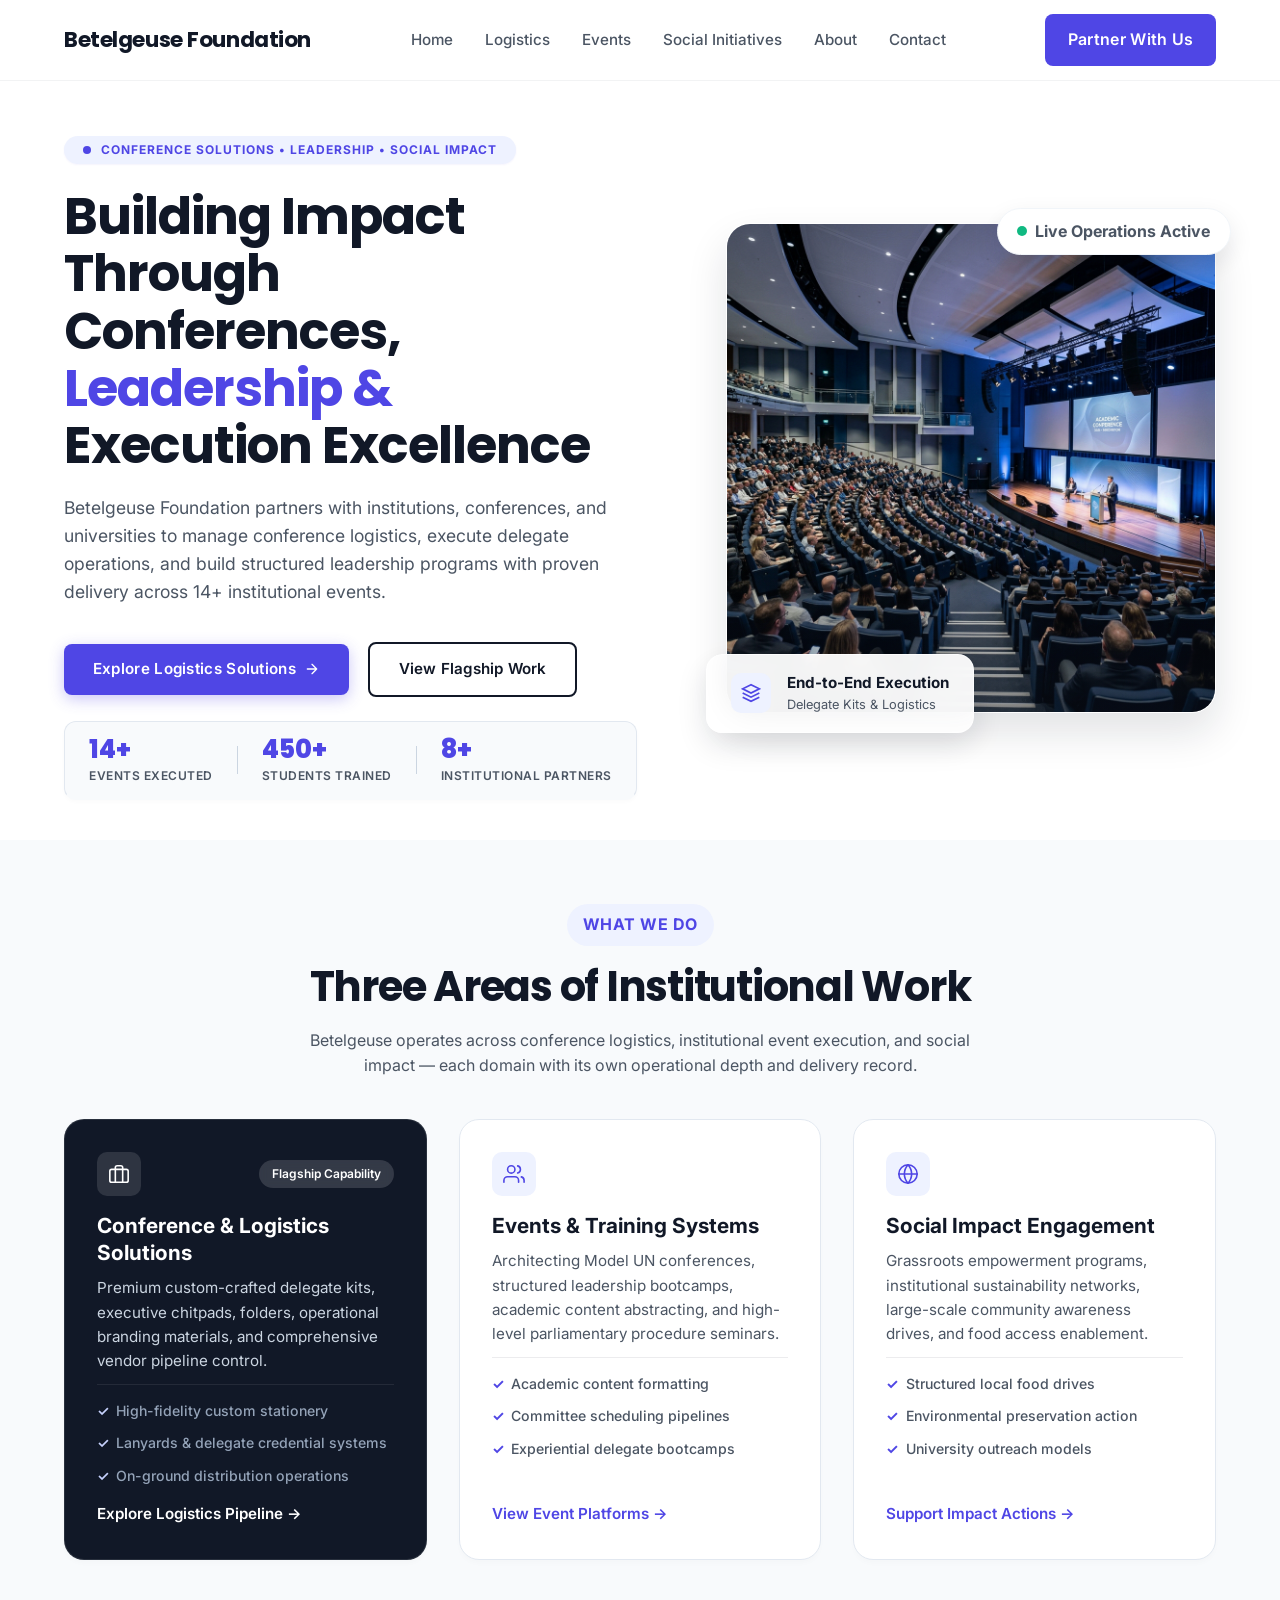
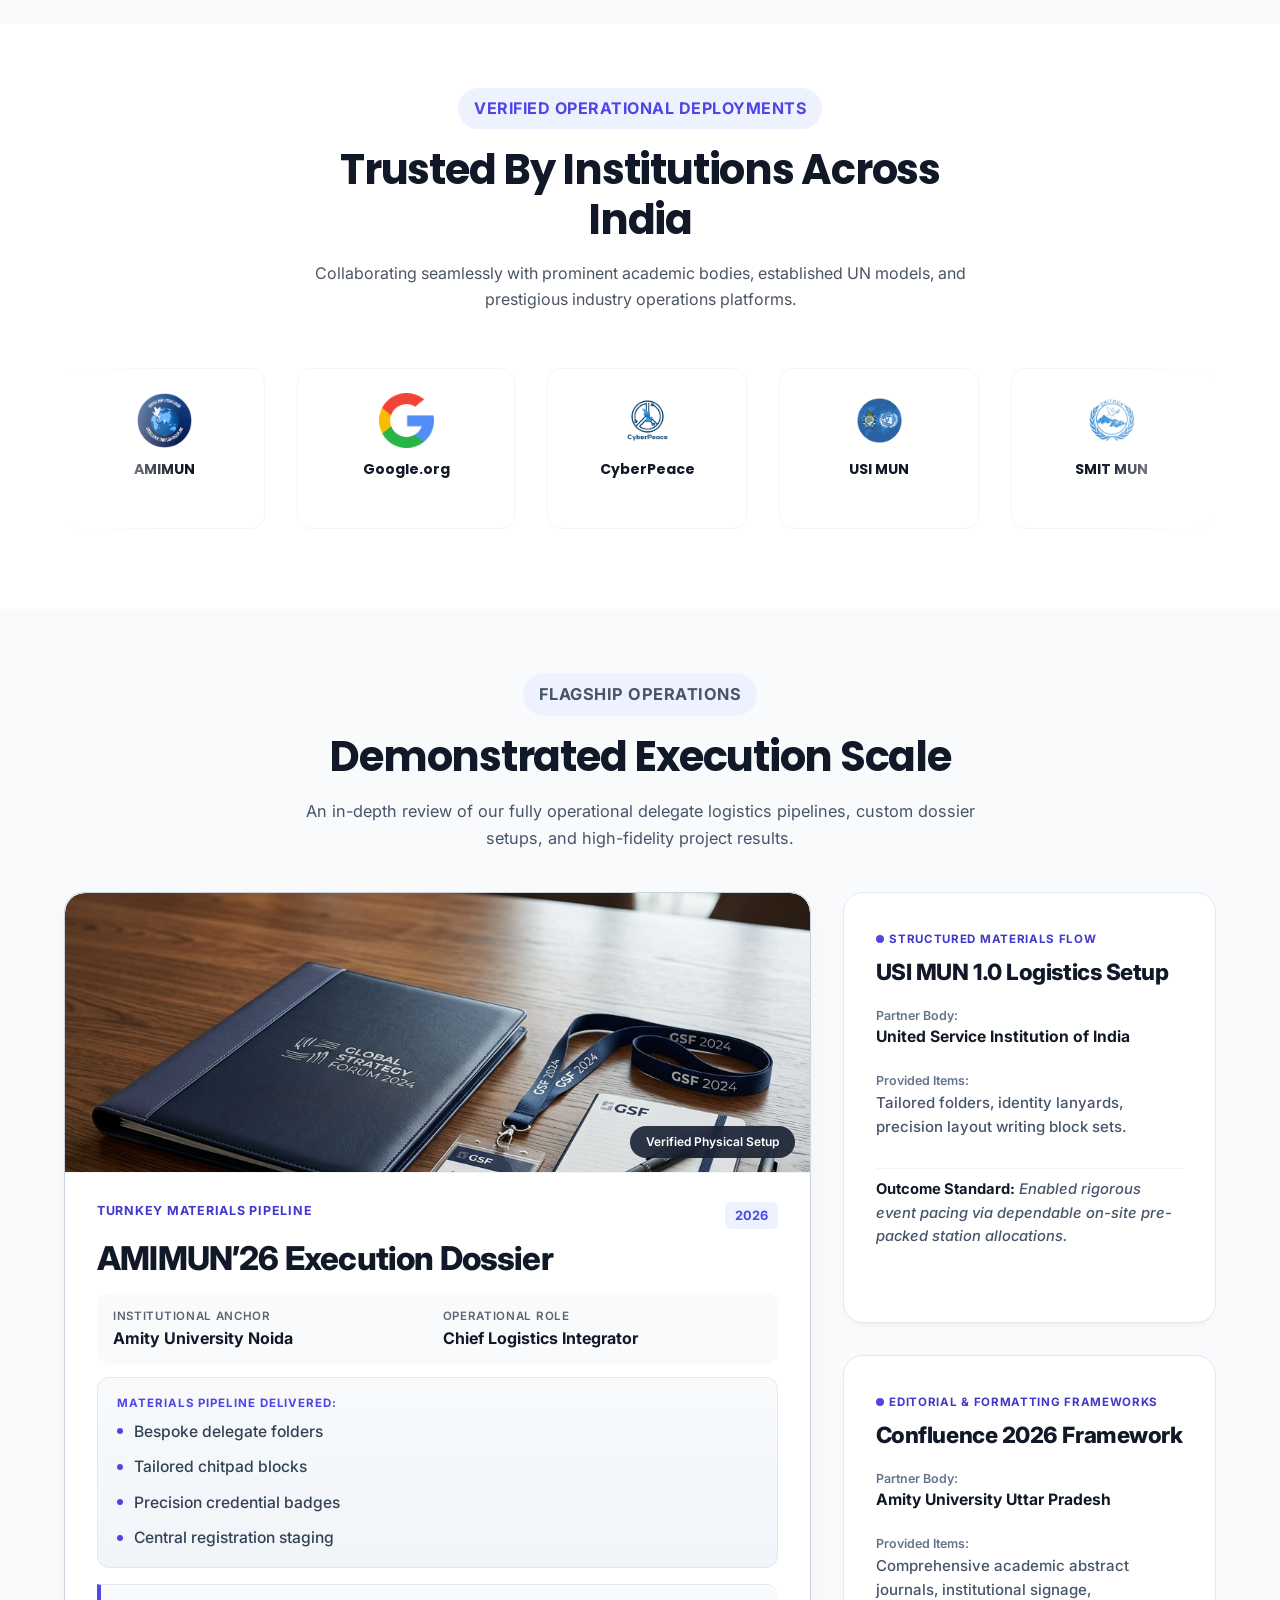
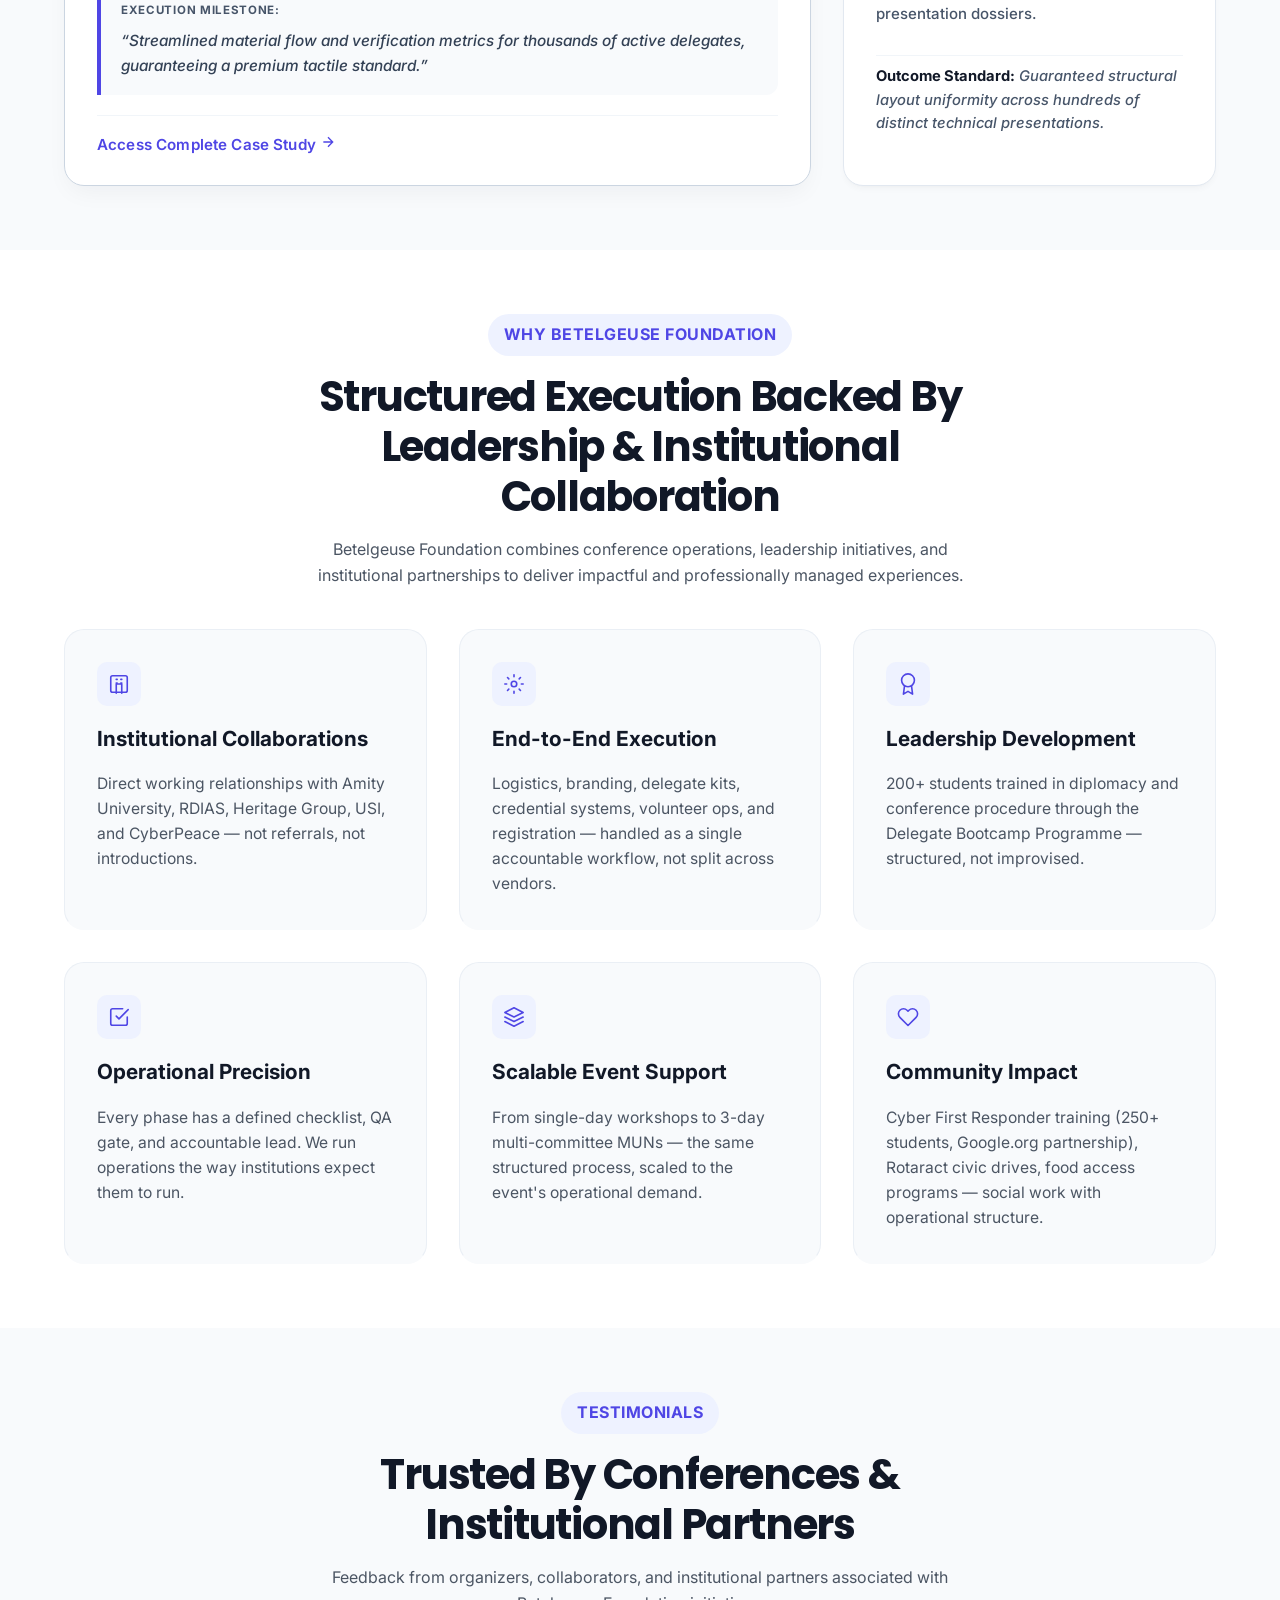
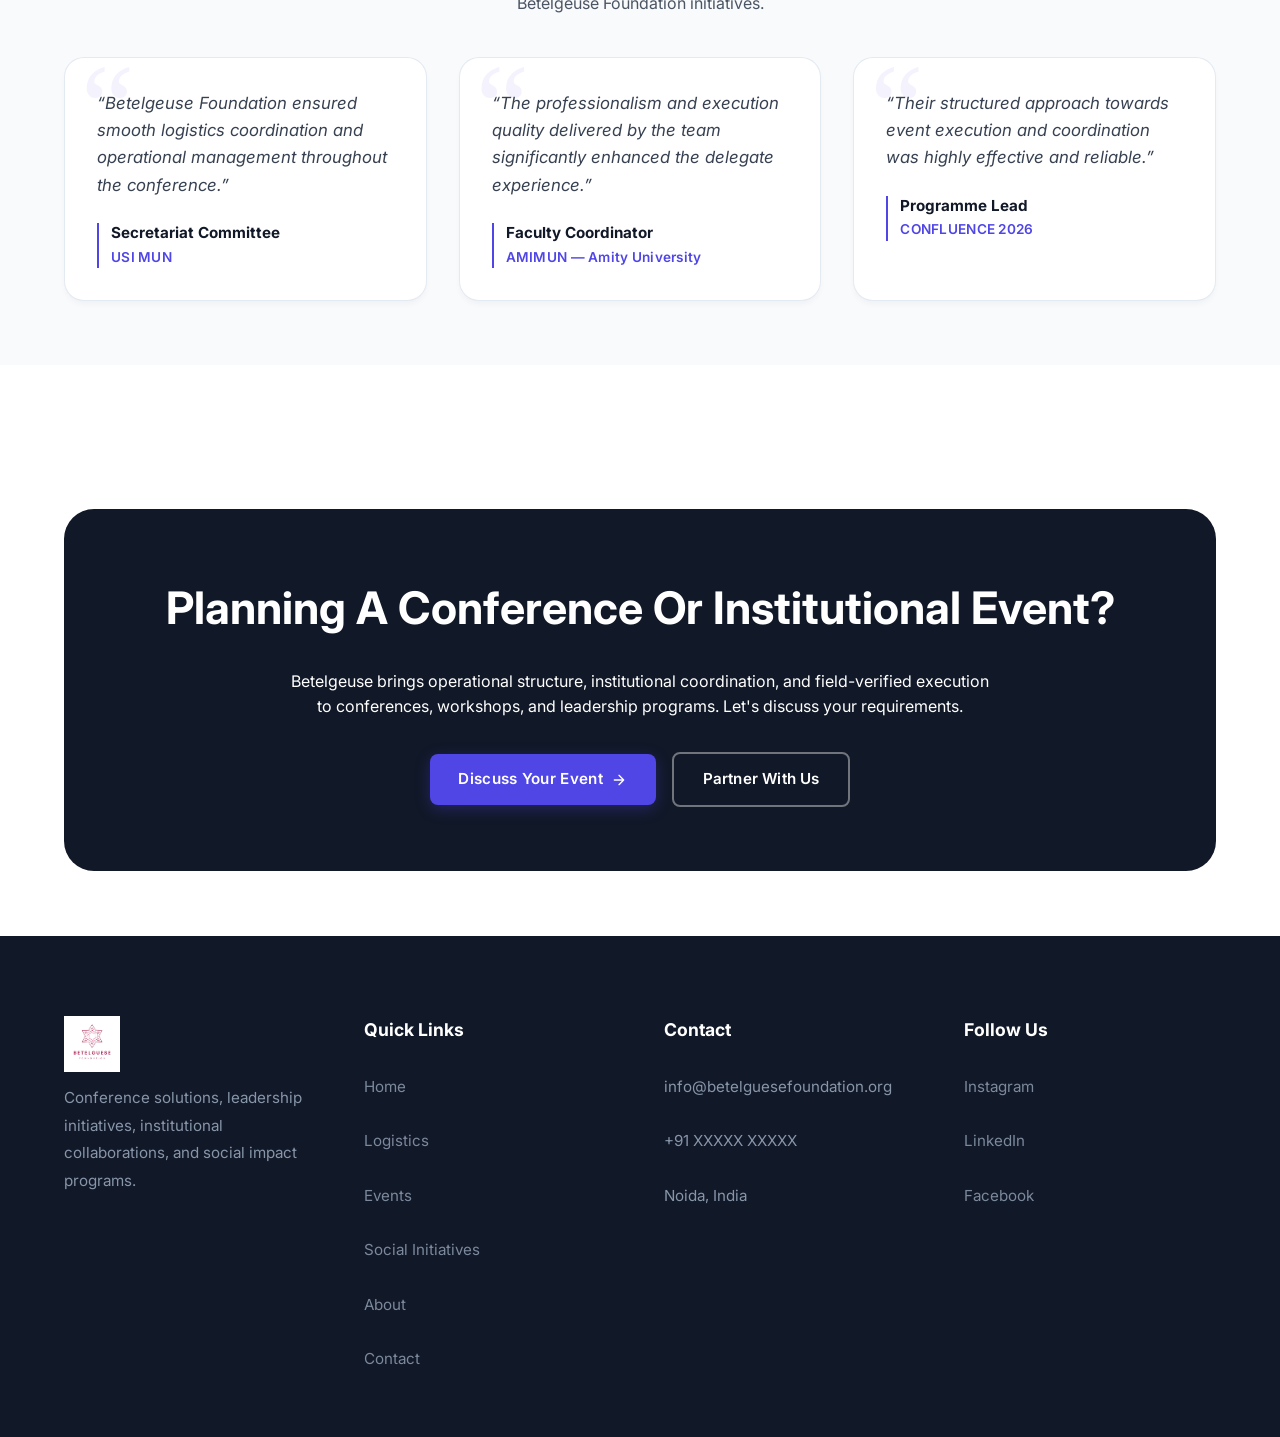
==== commit 0cb80ec0: "feat: Elite Execution marquee — logo cards with hover-reveal roles, partner logos, and cleaned globa" ====
--- a/index.html
+++ b/index.html
@@ -75,6 +75,121 @@
         /* Active Footer Link */
         .footer-link-home {
             color: var(--accent) !important;
+        }
+
+        /* ── Elite Execution Marquee ── */
+        .marquee-wrapper {
+            overflow: hidden;
+            width: 100%;
+            position: relative;
+        }
+
+        .marquee-track {
+            display: flex;
+            width: max-content;
+            animation: scroll-marquee 35s linear infinite;
+        }
+
+        .marquee-wrapper:hover .marquee-track {
+            animation-play-state: paused;
+        }
+
+        .marquee-content {
+            display: flex;
+            gap: 2rem;
+            padding-right: 2rem;
+        }
+
+        @keyframes scroll-marquee {
+            from {
+                transform: translateX(0);
+            }
+
+            to {
+                transform: translateX(-50%);
+            }
+        }
+
+        /* Card — Clean View (Default) */
+        .logo-card {
+            position: relative;
+            display: flex;
+            flex-direction: column;
+            align-items: center;
+            min-width: 200px;
+            padding: 1.5rem 1.25rem 1.75rem;
+            background-color: var(--white);
+            border-radius: 14px;
+            border: 1px solid #f1f5f9;
+            text-align: center;
+            cursor: default;
+            transition: transform 0.35s cubic-bezier(0.4, 0, 0.2, 1),
+                box-shadow 0.35s cubic-bezier(0.4, 0, 0.2, 1),
+                border-color 0.35s ease;
+        }
+
+        /* Card — Interaction (Hover) */
+        .logo-card:hover {
+            transform: translateY(-5px);
+            box-shadow: 0 14px 32px -8px rgba(15, 23, 42, 0.10),
+                0 6px 16px rgba(79, 70, 229, 0.08);
+            border-color: #e0e7ff;
+        }
+
+        /* Logo */
+        .logo-card img {
+            height: 55px;
+            width: auto;
+            object-fit: contain;
+            image-rendering: -webkit-optimize-contrast;
+        }
+
+        /* Organization Name */
+        .logo-card h4 {
+            margin: 12px 0 0;
+            font-family: var(--heading-font);
+            font-size: 14px;
+            font-weight: 700;
+            color: #111827;
+            line-height: 1.3;
+        }
+
+        /* Functional Role — hidden by default */
+        .logo-card .partner-role {
+            display: block;
+            margin-top: 6px;
+            font-size: 10px;
+            font-weight: 700;
+            text-transform: uppercase;
+            letter-spacing: 0.12em;
+            color: #4F46E5;
+            opacity: 0;
+            transform: translateY(8px);
+            transition: all 0.3s cubic-bezier(0.4, 0, 0.2, 1);
+        }
+
+        /* Functional Role — revealed on hover */
+        .logo-card:hover .partner-role {
+            opacity: 1;
+            transform: translateY(0);
+        }
+
+        /* Expanding Indigo Bottom Line */
+        .logo-card::after {
+            content: '';
+            position: absolute;
+            bottom: 0;
+            left: 50%;
+            width: 0;
+            height: 3px;
+            border-radius: 3px 3px 0 0;
+            background-color: #4F46E5;
+            transition: width 0.4s cubic-bezier(0.4, 0, 0.2, 1);
+            transform: translateX(-50%);
+        }
+
+        .logo-card:hover::after {
+            width: 100%;
         }
     </style>
 </head>
@@ -136,7 +251,7 @@
 
                 <p class="hero-description">
                     Betelgeuse Foundation partners with institutions, conferences, and universities to manage conference
-                    logistics, execute delegate operations, and build structured leadership programs — with proven
+                    logistics, execute delegate operations, and build structured leadership programs with proven
                     delivery across 14+ institutional events.
                 </p>
 
@@ -312,7 +427,7 @@
 
             <!-- Section Heading -->
             <div class="section-header">
-                <p class="section-tag">Collaboration Network</p>
+                <p class="section-tag">Verified Operational Deployments</p>
                 <h2>Trusted By Institutions Across India</h2>
                 <p>Collaborating seamlessly with prominent academic bodies, established UN models, and prestigious
                     industry operations platforms.</p>
@@ -324,87 +439,77 @@
                     <!-- Track groups two strips so one transform can loop seamlessly -->
                     <div class="marquee-track">
                         <div class="marquee-content">
-                            <div class="logo-card premium-card card">
-                                <span class="card-accent-line"></span>
-                                <strong>CyberPeace Foundation</strong>
-                                <span class="partner-meta">Programme Partner</span>
-                            </div>
-                            <div class="logo-card premium-card card">
-                                <span class="card-accent-line"></span>
-                                <strong>RDIAS</strong>
-                                <span class="partner-meta">Academic Alliance</span>
-                            </div>
-                            <div class="logo-card premium-card card">
-                                <span class="card-accent-line"></span>
-                                <strong>Confluence 2026</strong>
-                                <span class="partner-meta">Institutional Summit</span>
-                            </div>
-                            <div class="logo-card premium-card card">
-                                <span class="card-accent-line"></span>
-                                <strong>AMIMUN</strong>
-                                <span class="partner-meta">University Flagship</span>
-                            </div>
-                            <div class="logo-card premium-card card">
-                                <span class="card-accent-line"></span>
-                                <strong>USI MUN</strong>
-                                <span class="partner-meta">Strategic Partner</span>
-                            </div>
-                            <div class="logo-card premium-card card">
-                                <span class="card-accent-line"></span>
-                                <strong>Google.org</strong>
-                                <span class="partner-meta">Philanthropic Partner</span>
-                            </div>
-                            <div class="logo-card premium-card card">
-                                <span class="card-accent-line"></span>
-                                <strong>Rotaract</strong>
-                                <span class="partner-meta">Civic Network</span>
-                            </div>
-                            <div class="logo-card premium-card card">
-                                <span class="card-accent-line"></span>
-                                <strong>Heritage Group</strong>
-                                <span class="partner-meta">Educational Group</span>
+                            <div class="logo-card">
+                                <img src="assets/Logos/AMIMUN'26-logo.png" alt="AMIMUN'26">
+                                <h4>AMIMUN</h4>
+                                <span class="partner-role">LEAD LOGISTICS PARTNER</span>
+                            </div>
+                            <div class="logo-card">
+                                <img src="assets/Logos/google-logo.png" alt="Google.org">
+                                <h4>Google.org</h4>
+                                <span class="partner-role">STRATEGIC SOCIAL PARTNER</span>
+                            </div>
+                            <div class="logo-card">
+                                <img src="assets/Logos/Cyber Peace-logo.png" alt="CyberPeace">
+                                <h4>CyberPeace</h4>
+                                <span class="partner-role">CYBER OPS PARTNER</span>
+                            </div>
+                            <div class="logo-card">
+                                <img src="assets/Logos/USI MUN 2.0-logo.png" alt="USI MUN">
+                                <h4>USI MUN</h4>
+                                <span class="partner-role">INTEGRATION SUPPORT</span>
+                            </div>
+                            <div class="logo-card">
+                                <img src="assets/Logos/SMIT MUN-logo.png" alt="SMIT MUN">
+                                <h4>SMIT MUN</h4>
+                                <span class="partner-role">BRANDING DEPLOYMENT</span>
+                            </div>
+                            <div class="logo-card">
+                                <img src="assets/Logos/Dabur-logo.png" alt="Dabur India">
+                                <h4>Dabur India</h4>
+                                <span class="partner-role">CORPORATE COLLABORATOR</span>
+                            </div>
+                            <div class="logo-card">
+                                <img src="assets/Logos/RDIAS 6.0-logo.png" alt="RDIAS">
+                                <h4>RDIAS</h4>
+                                <span class="partner-role">ACADEMIC ALLIANCE</span>
                             </div>
                         </div>
                         <div class="marquee-content" aria-hidden="true">
-                            <div class="logo-card premium-card card">
-                                <span class="card-accent-line"></span>
-                                <strong>CyberPeace Foundation</strong>
-                                <span class="partner-meta">Programme Partner</span>
-                            </div>
-                            <div class="logo-card premium-card card">
-                                <span class="card-accent-line"></span>
-                                <strong>RDIAS</strong>
-                                <span class="partner-meta">Academic Alliance</span>
-                            </div>
-                            <div class="logo-card premium-card card">
-                                <span class="card-accent-line"></span>
-                                <strong>Confluence 2026</strong>
-                                <span class="partner-meta">Institutional Summit</span>
-                            </div>
-                            <div class="logo-card premium-card card">
-                                <span class="card-accent-line"></span>
-                                <strong>AMIMUN</strong>
-                                <span class="partner-meta">University Flagship</span>
-                            </div>
-                            <div class="logo-card premium-card card">
-                                <span class="card-accent-line"></span>
-                                <strong>USI MUN</strong>
-                                <span class="partner-meta">Strategic Partner</span>
-                            </div>
-                            <div class="logo-card premium-card card">
-                                <span class="card-accent-line"></span>
-                                <strong>Google.org</strong>
-                                <span class="partner-meta">Philanthropic Partner</span>
-                            </div>
-                            <div class="logo-card premium-card card">
-                                <span class="card-accent-line"></span>
-                                <strong>Rotaract</strong>
-                                <span class="partner-meta">Civic Network</span>
-                            </div>
-                            <div class="logo-card premium-card card">
-                                <span class="card-accent-line"></span>
-                                <strong>Heritage Group</strong>
-                                <span class="partner-meta">Educational Group</span>
+                            <div class="logo-card">
+                                <img src="assets/Logos/AMIMUN'26-logo.png" alt="AMIMUN'26">
+                                <h4>AMIMUN</h4>
+                                <span class="partner-role">LEAD LOGISTICS PARTNER</span>
+                            </div>
+                            <div class="logo-card">
+                                <img src="assets/Logos/google-logo.png" alt="Google.org">
+                                <h4>Google.org</h4>
+                                <span class="partner-role">STRATEGIC SOCIAL PARTNER</span>
+                            </div>
+                            <div class="logo-card">
+                                <img src="assets/Logos/Cyber Peace-logo.png" alt="CyberPeace">
+                                <h4>CyberPeace</h4>
+                                <span class="partner-role">CYBER OPS PARTNER</span>
+                            </div>
+                            <div class="logo-card">
+                                <img src="assets/Logos/USI MUN 2.0-logo.png" alt="USI MUN">
+                                <h4>USI MUN</h4>
+                                <span class="partner-role">INTEGRATION SUPPORT</span>
+                            </div>
+                            <div class="logo-card">
+                                <img src="assets/Logos/SMIT MUN-logo.png" alt="SMIT MUN">
+                                <h4>SMIT MUN</h4>
+                                <span class="partner-role">BRANDING DEPLOYMENT</span>
+                            </div>
+                            <div class="logo-card">
+                                <img src="assets/Logos/Dabur-logo.png" alt="Dabur India">
+                                <h4>Dabur India</h4>
+                                <span class="partner-role">CORPORATE COLLABORATOR</span>
+                            </div>
+                            <div class="logo-card">
+                                <img src="assets/Logos/RDIAS 6.0-logo.png" alt="RDIAS">
+                                <h4>RDIAS</h4>
+                                <span class="partner-role">ACADEMIC ALLIANCE</span>
                             </div>
                         </div>
                     </div>
--- a/css/style.css
+++ b/css/style.css
@@ -538,35 +538,7 @@
 }
 
 
-/* Logo Card */
-.logo-card {
-    height: 120px;
-
-    display: flex;
-    align-items: center;
-    justify-content: center;
-
-    background-color: var(--light-bg);
-
-    border: 1px solid #e2e8f0;
-    border-radius: 16px;
-    box-shadow: 0 2px 4px rgba(15, 23, 42, 0.02);
-
-    font-size: 1.1rem;
-    font-weight: 600;
-    color: var(--secondary-color);
-
-    transition: all 0.3s cubic-bezier(0.16, 1, 0.3, 1);
-}
-
-
-.logo-card:hover {
-    transform: translateY(-3px);
-    background-color: var(--white);
-    border-color: var(--accent-color);
-    color: var(--accent-color);
-    box-shadow: 0 6px 12px -2px rgba(15, 23, 42, 0.04);
-}
+/* Logo Card — styles controlled inline (Elite Execution Marquee) */
 
 /* =========================
    FEATURED WORK SECTION
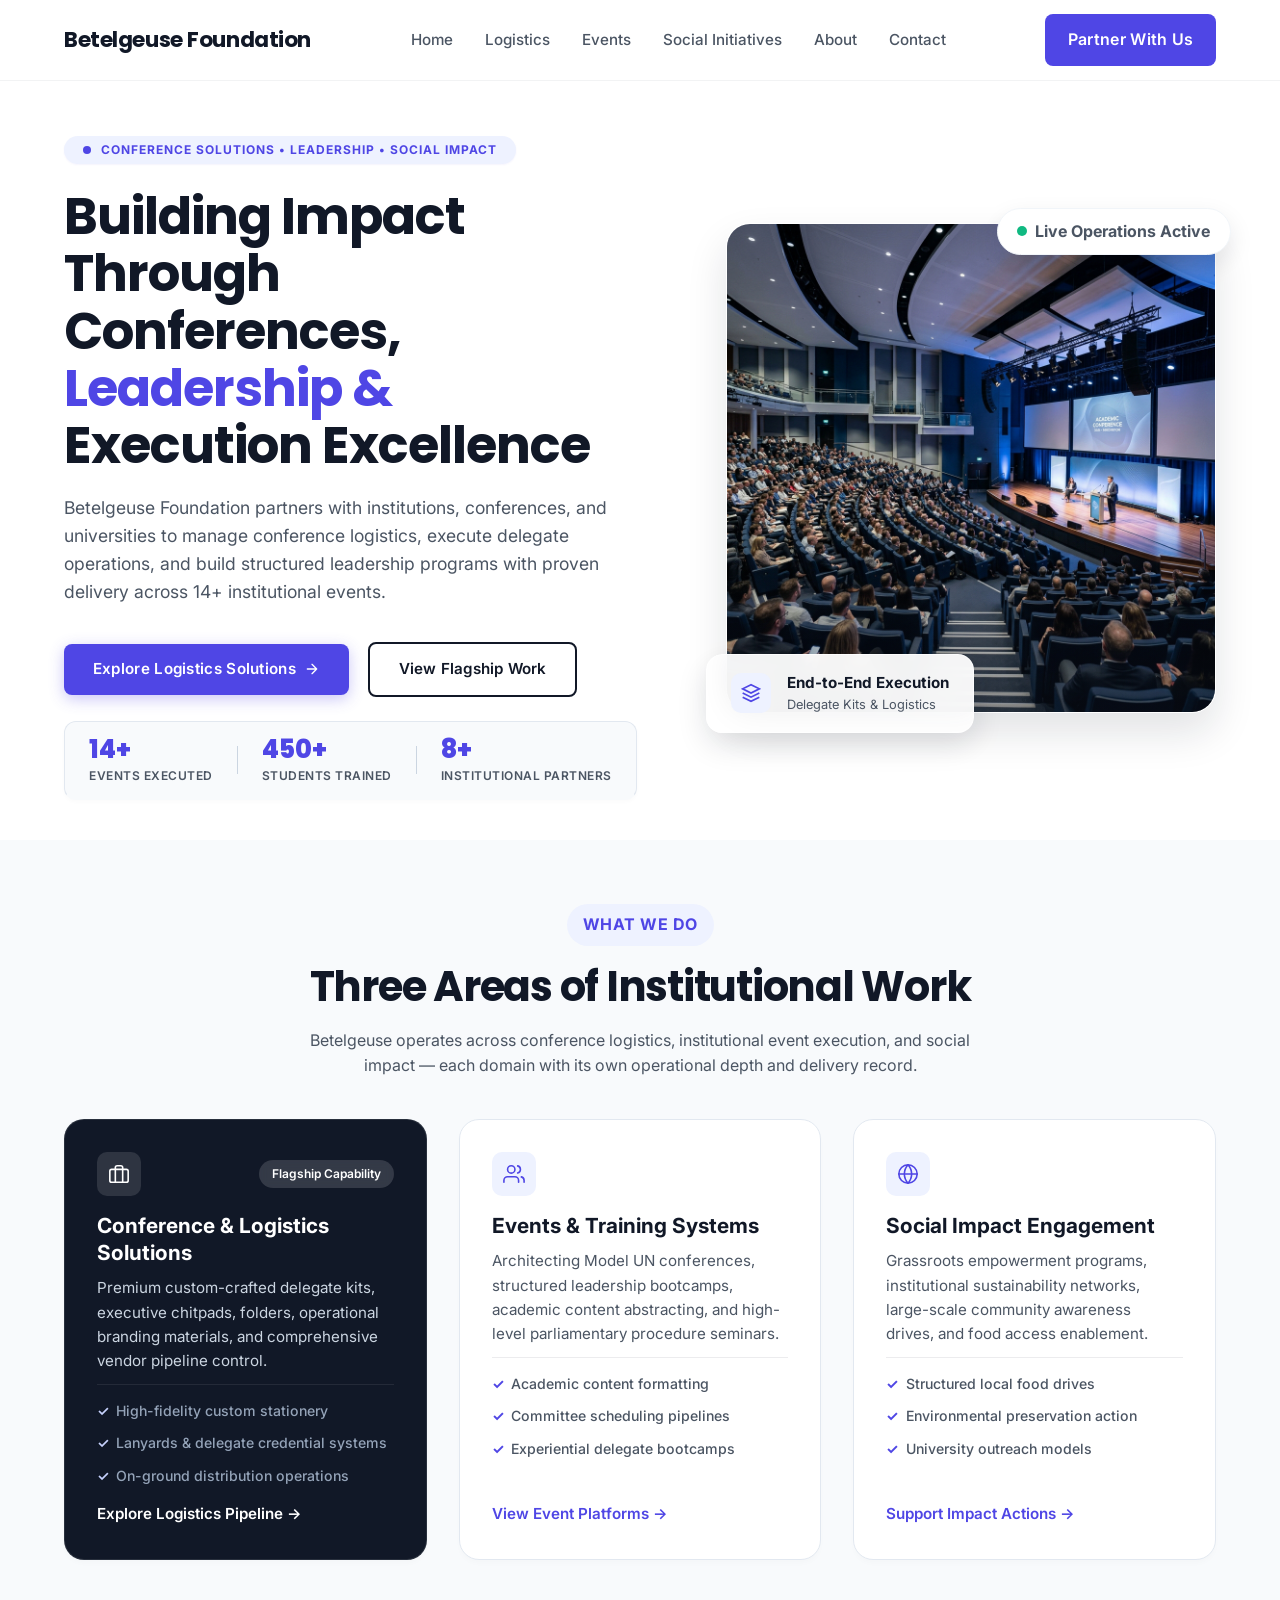
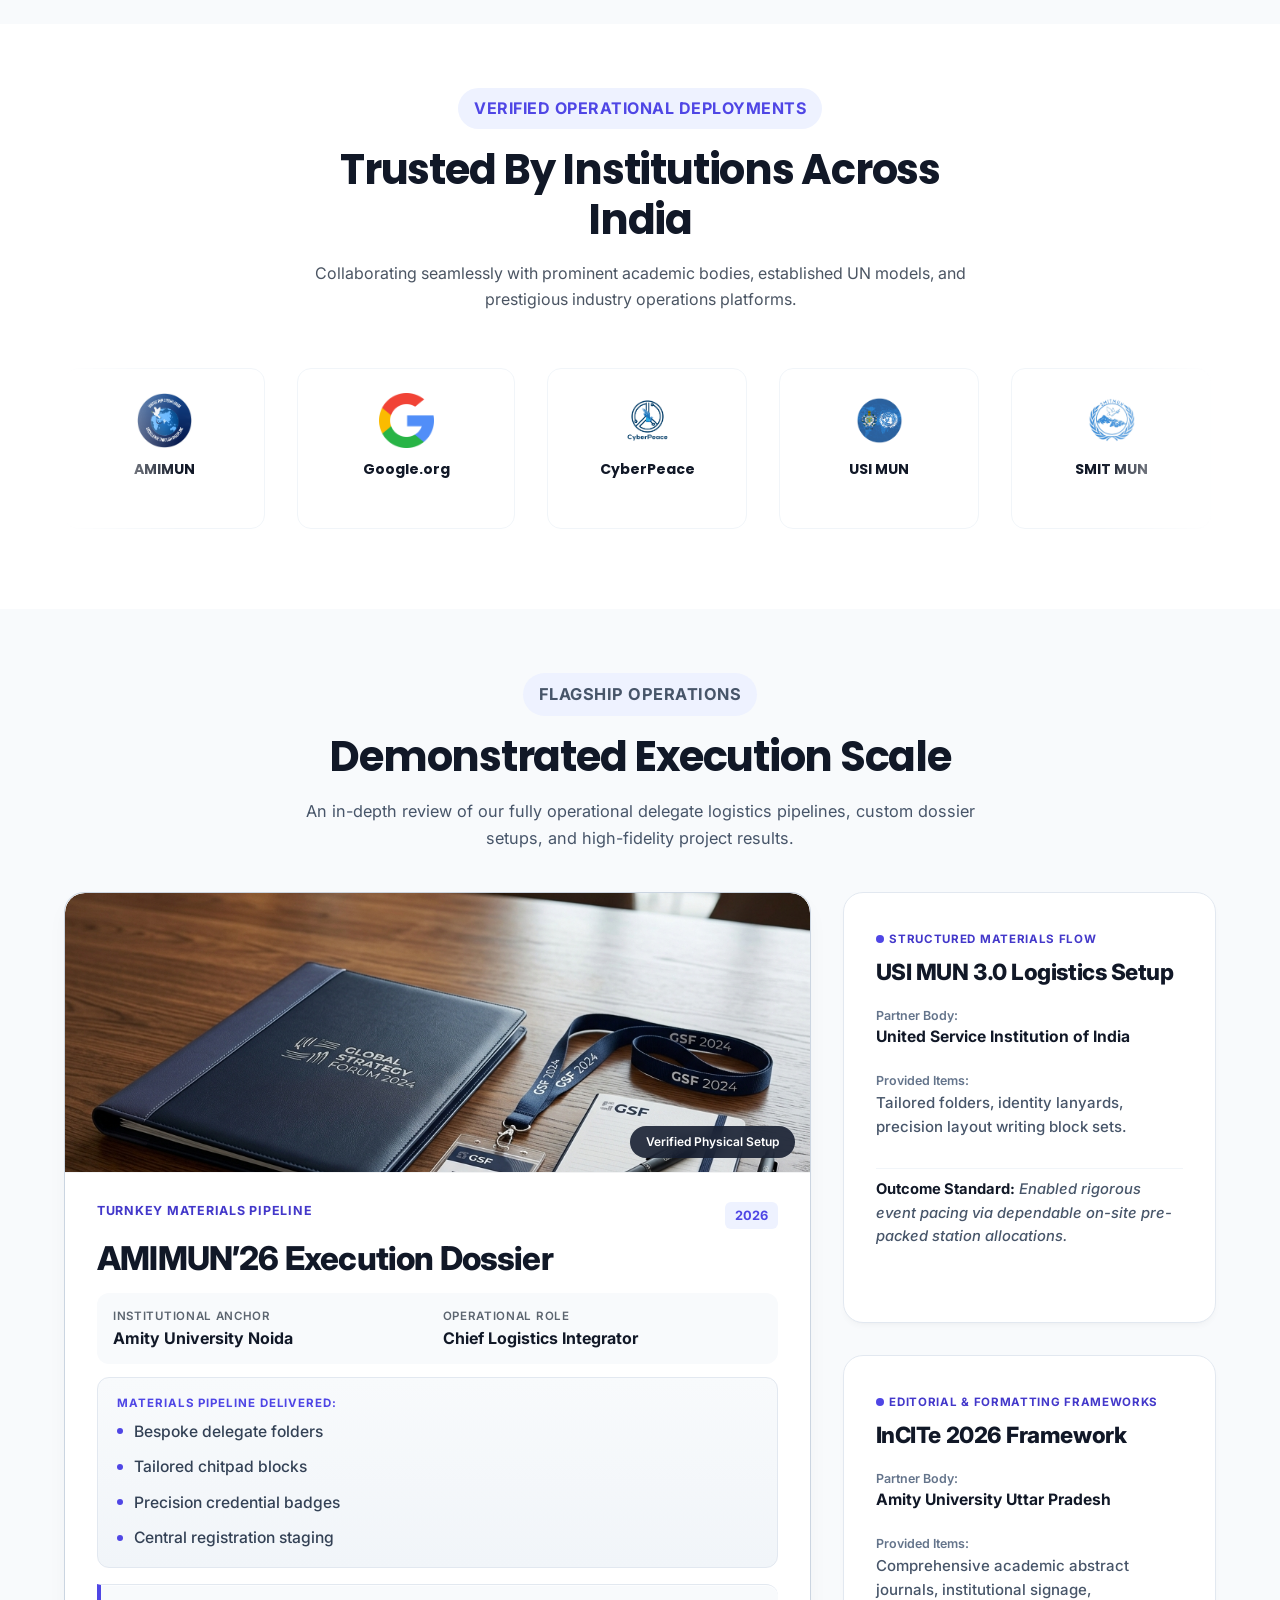
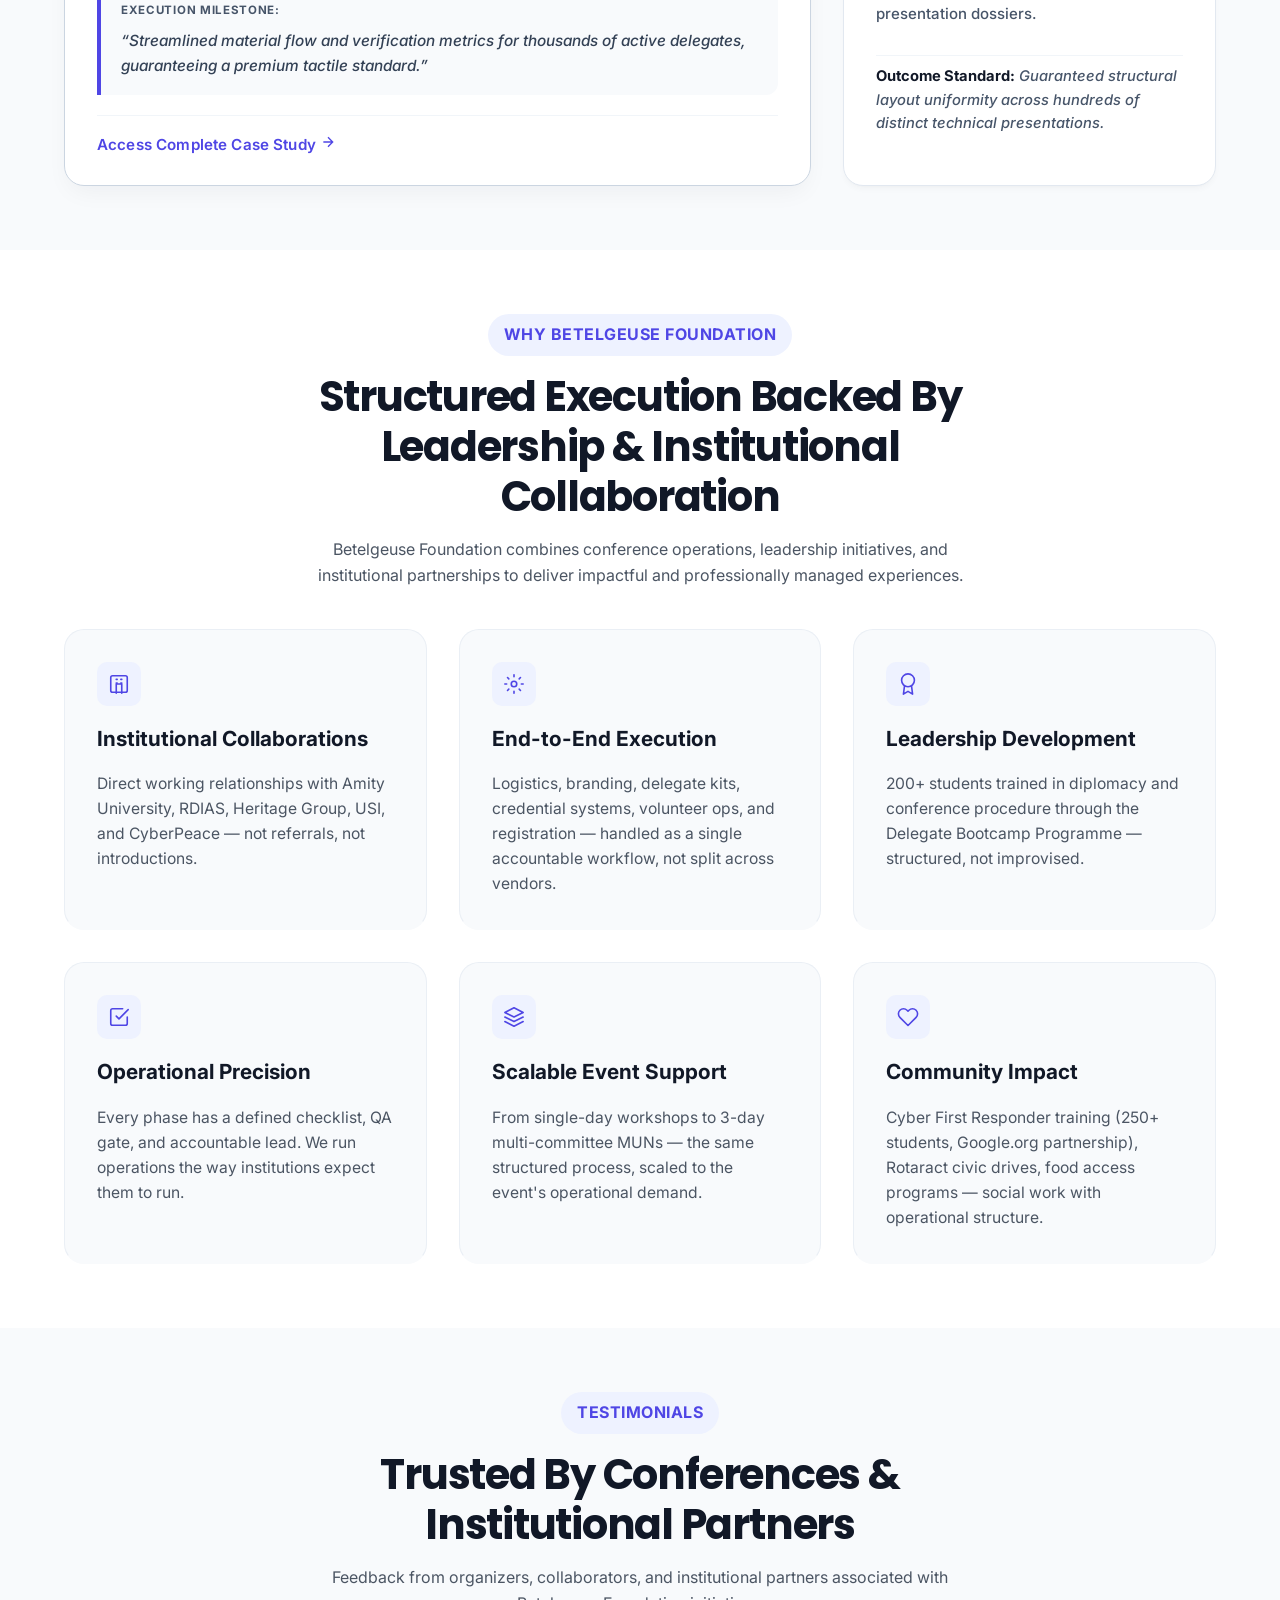
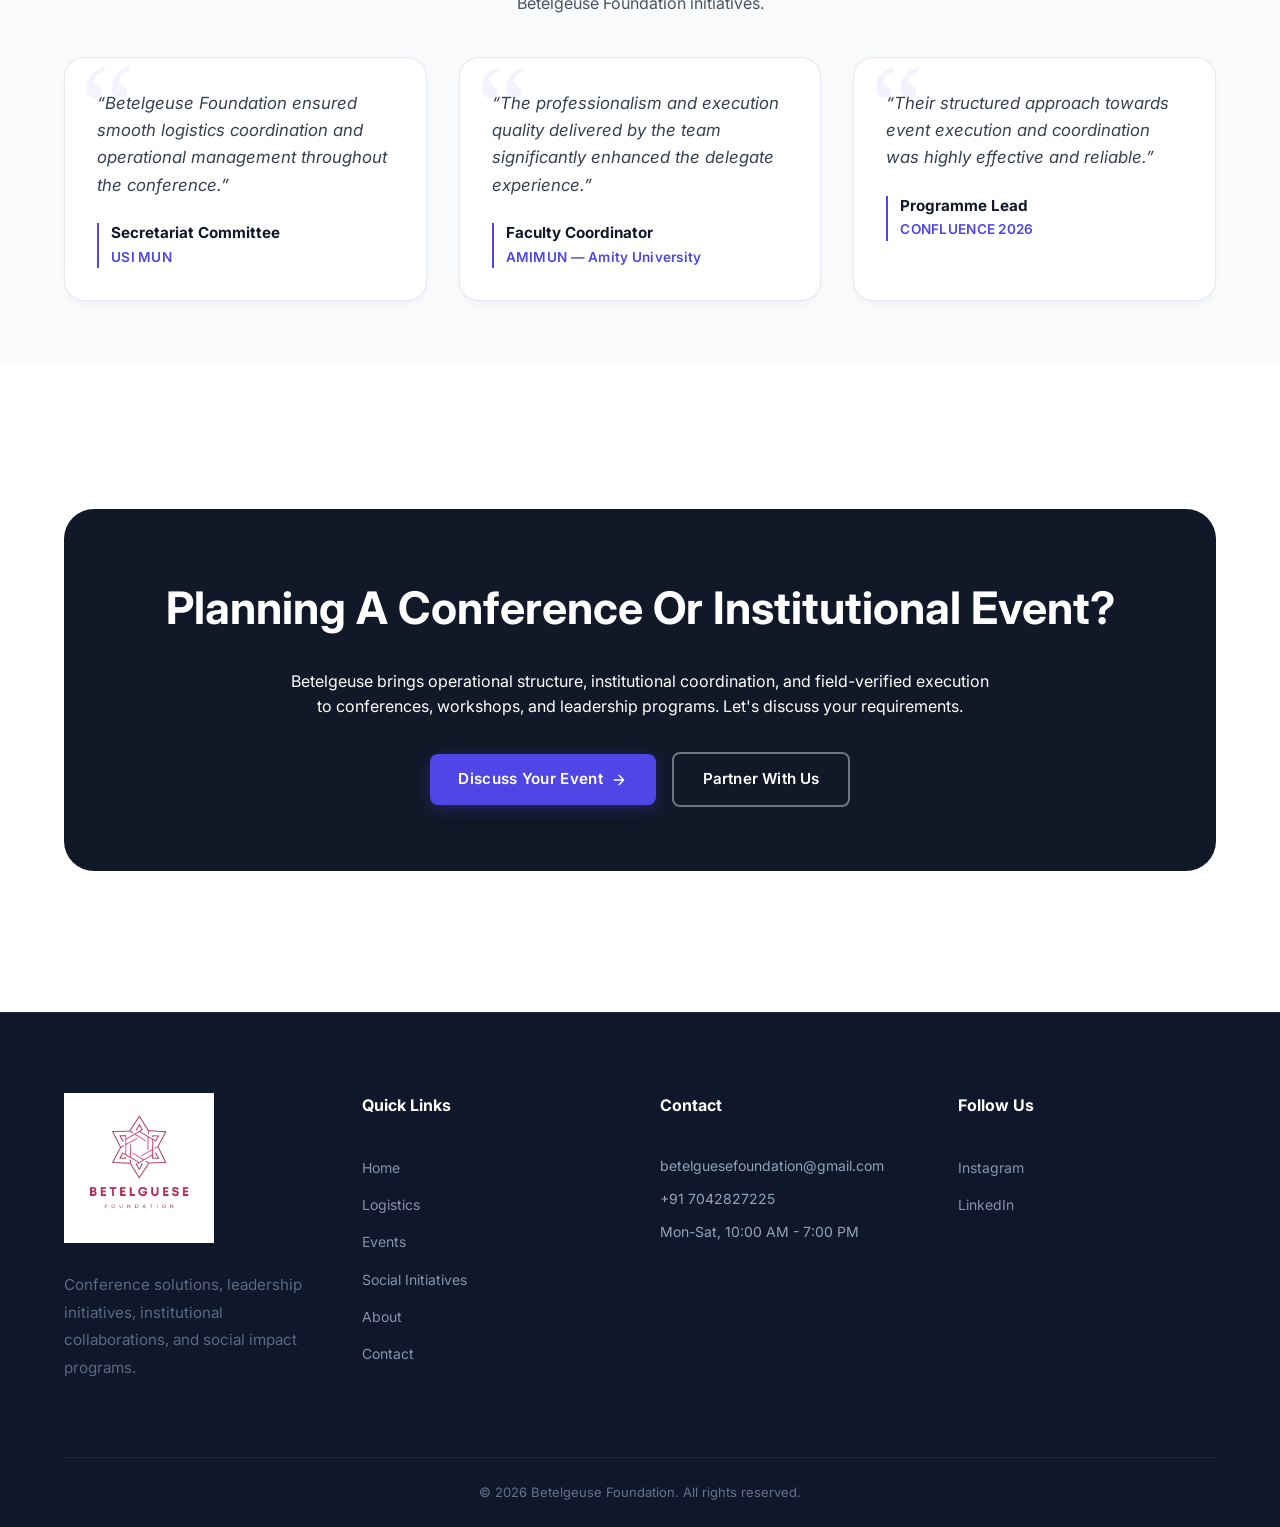
==== commit 472912d3: "chore: Finalize web ecosystem design and standardize architecture" ====
--- a/index.html
+++ b/index.html
@@ -191,6 +191,83 @@
         .logo-card:hover::after {
             width: 100%;
         }
+
+        /* =======================================================================
+           FOOTER STANDARDIZATION
+        ======================================================================= */
+        .footer {
+            background: #0F172A;
+            color: #64748B;
+            padding: 80px 0 24px;
+            border-top: 1px solid rgba(255, 255, 255, 0.08);
+        }
+
+        .footer-container {
+            display: grid;
+            grid-template-columns: repeat(4, 1fr);
+            gap: 40px;
+            margin-bottom: 60px;
+        }
+
+        .footer-logo {
+            max-width: 150px;
+            margin-bottom: 16px;
+            max-height: none !important;
+        }
+
+        .footer-column h4 {
+            color: var(--white);
+            margin-bottom: 24px;
+            font-size: 16px;
+        }
+
+        .footer-column ul {
+            display: flex;
+            flex-direction: column;
+            gap: 12px;
+            list-style: none;
+            padding: 0;
+            margin: 0;
+        }
+
+        .footer-column ul li {
+            margin: 0;
+            padding: 0;
+            line-height: 1.5;
+            opacity: 1;
+        }
+
+        .footer-column ul li,
+        .footer-column ul a {
+            color: #94A3B8;
+            font-size: 14px;
+        }
+
+        .footer-column ul a:hover {
+            color: var(--accent);
+            opacity: 1;
+            transform: none;
+        }
+
+        .footer-bottom {
+            border-top: 1px solid rgba(255, 255, 255, 0.08);
+            padding-top: 24px;
+            text-align: center;
+            font-size: 13px;
+            color: #64748B;
+        }
+
+        @media (max-width: 960px) {
+            .footer-container {
+                grid-template-columns: repeat(2, 1fr);
+            }
+        }
+
+        @media (max-width: 600px) {
+            .footer-container {
+                grid-template-columns: 1fr;
+            }
+        }
     </style>
 </head>
 
@@ -223,7 +300,7 @@
             </nav>
 
             <!-- CTA Button -->
-            <a href="#" class="nav-btn">Partner With Us</a>
+            <a href="pages/contact.html" class="nav-btn">Partner With Us</a>
 
         </div>
 
@@ -605,7 +682,7 @@
                             <span class="card-dot-indicator" aria-hidden="true"></span>
                             <p class="project-type-small">Structured Materials Flow</p>
                         </div>
-                        <h4>USI MUN 1.0 Logistics Setup</h4>
+                        <h4>USI MUN 3.0 Logistics Setup</h4>
 
                         <div class="project-details-small">
                             <div class="meta-tuple">
@@ -627,7 +704,7 @@
                             <span class="card-dot-indicator" aria-hidden="true"></span>
                             <p class="project-type-small">Editorial &amp; Formatting Frameworks</p>
                         </div>
-                        <h4>Confluence 2026 Framework</h4>
+                        <h4>InCITe 2026 Framework</h4>
 
                         <div class="project-details-small">
                             <div class="meta-tuple">
@@ -874,7 +951,7 @@
 
                 <div class="cta-buttons">
 
-                    <a href="mailto:info@betelguesefoundation.org" class="primary-btn">
+                    <a href="mailto:betelguesefoundation@gmail.com" class="primary-btn">
                         <span>Discuss Your Event</span>
                         <svg width="16" height="16" viewBox="0 0 24 24" fill="none" stroke="currentColor"
                             stroke-width="2" stroke-linecap="round" stroke-linejoin="round" aria-hidden="true">
@@ -896,69 +973,46 @@
     <!-- =========================
      FOOTER
 ========================= -->
-    <footer class="footer motion-reveal">
-
-        <div class="container footer-container">
-
-            <!-- About -->
-            <div class="footer-column">
-
-                <div class="footer-logo-wrapper">
+    <footer class="footer">
+        <div class="container">
+            <div class="footer-container">
+                <div class="footer-column">
                     <img src="assets/images/logo_primary.png" alt="Betelgeuse Foundation Logo" class="footer-logo">
-                </div>
-                <h3 class="sr-only" style="display: none;">Betelgeuse Foundation</h3>
-
-                <p>
-                    Conference solutions, leadership initiatives,
-                    institutional collaborations, and social impact programs.
-                </p>
-
-            </div>
-
-            <!-- Navigation -->
-            <div class="footer-column">
-
-                <h4>Quick Links</h4>
-
-                <ul>
-                    <li><a href="index.html">Home</a></li>
-                    <li><a href="pages/logistics.html">Logistics</a></li>
-                    <li><a href="pages/events.html">Events</a></li>
-                    <li><a href="pages/social-initiatives.html">Social Initiatives</a></li>
-                    <li><a href="about.html">About</a></li>
-                    <li><a href="pages/contact.html">Contact</a></li>
-                </ul>
-
-            </div>
-
-            <!-- Contact -->
-            <div class="footer-column">
-
-                <h4>Contact</h4>
-
-                <ul>
-                    <li>info@betelguesefoundation.org</li>
-                    <li>+91 XXXXX XXXXX</li>
-                    <li>Noida, India</li>
-                </ul>
-
-            </div>
-
-            <!-- Social -->
-            <div class="footer-column">
-
-                <h4>Follow Us</h4>
-
-                <ul>
-                    <li><a href="#">Instagram</a></li>
-                    <li><a href="#">LinkedIn</a></li>
-                    <li><a href="#">Facebook</a></li>
-                </ul>
-
-            </div>
-
+                    <p>Conference solutions, leadership initiatives, institutional collaborations, and social impact
+                        programs.</p>
+                </div>
+                <div class="footer-column">
+                    <h4>Quick Links</h4>
+                    <ul>
+                        <li><a href="index.html" class="is-active-page">Home</a></li>
+                        <li><a href="pages/logistics.html">Logistics</a></li>
+                        <li><a href="pages/events.html">Events</a></li>
+                        <li><a href="pages/social-initiatives.html">Social Initiatives</a></li>
+                        <li><a href="about.html">About</a></li>
+                        <li><a href="pages/contact.html">Contact</a></li>
+                    </ul>
+                </div>
+                <div class="footer-column">
+                    <h4>Contact</h4>
+                    <ul>
+                        <li>betelguesefoundation@gmail.com</li>
+                        <li>+91 7042827225</li>
+                        <li>Mon-Sat, 10:00 AM - 7:00 PM</li>
+                    </ul>
+                </div>
+                <div class="footer-column">
+                    <h4>Follow Us</h4>
+                    <ul>
+                        <li><a href="https://www.instagram.com/betelguesefoundation/" target="_blank">Instagram</a></li>
+                        <li><a href="https://www.linkedin.com/company/betelguese-foundation/" target="_blank">LinkedIn</a></li>
+                        <!-- <li><a href="#">Facebook</a></li> -->
+                    </ul>
+                </div>
+            </div>
+            <div class="footer-bottom">
+                &copy; 2026 Betelgeuse Foundation. All rights reserved.
+            </div>
         </div>
-
     </footer>
     <!-- JS File -->
     <script src="js/script.js"></script>
--- a/css/style.css
+++ b/css/style.css
@@ -942,7 +942,7 @@
 ========================= */
 .final-cta {
     width: 100%;
-    padding: 4rem 0;
+    padding: 4rem 0 140px 0;
 
     background-color: var(--white);
 }
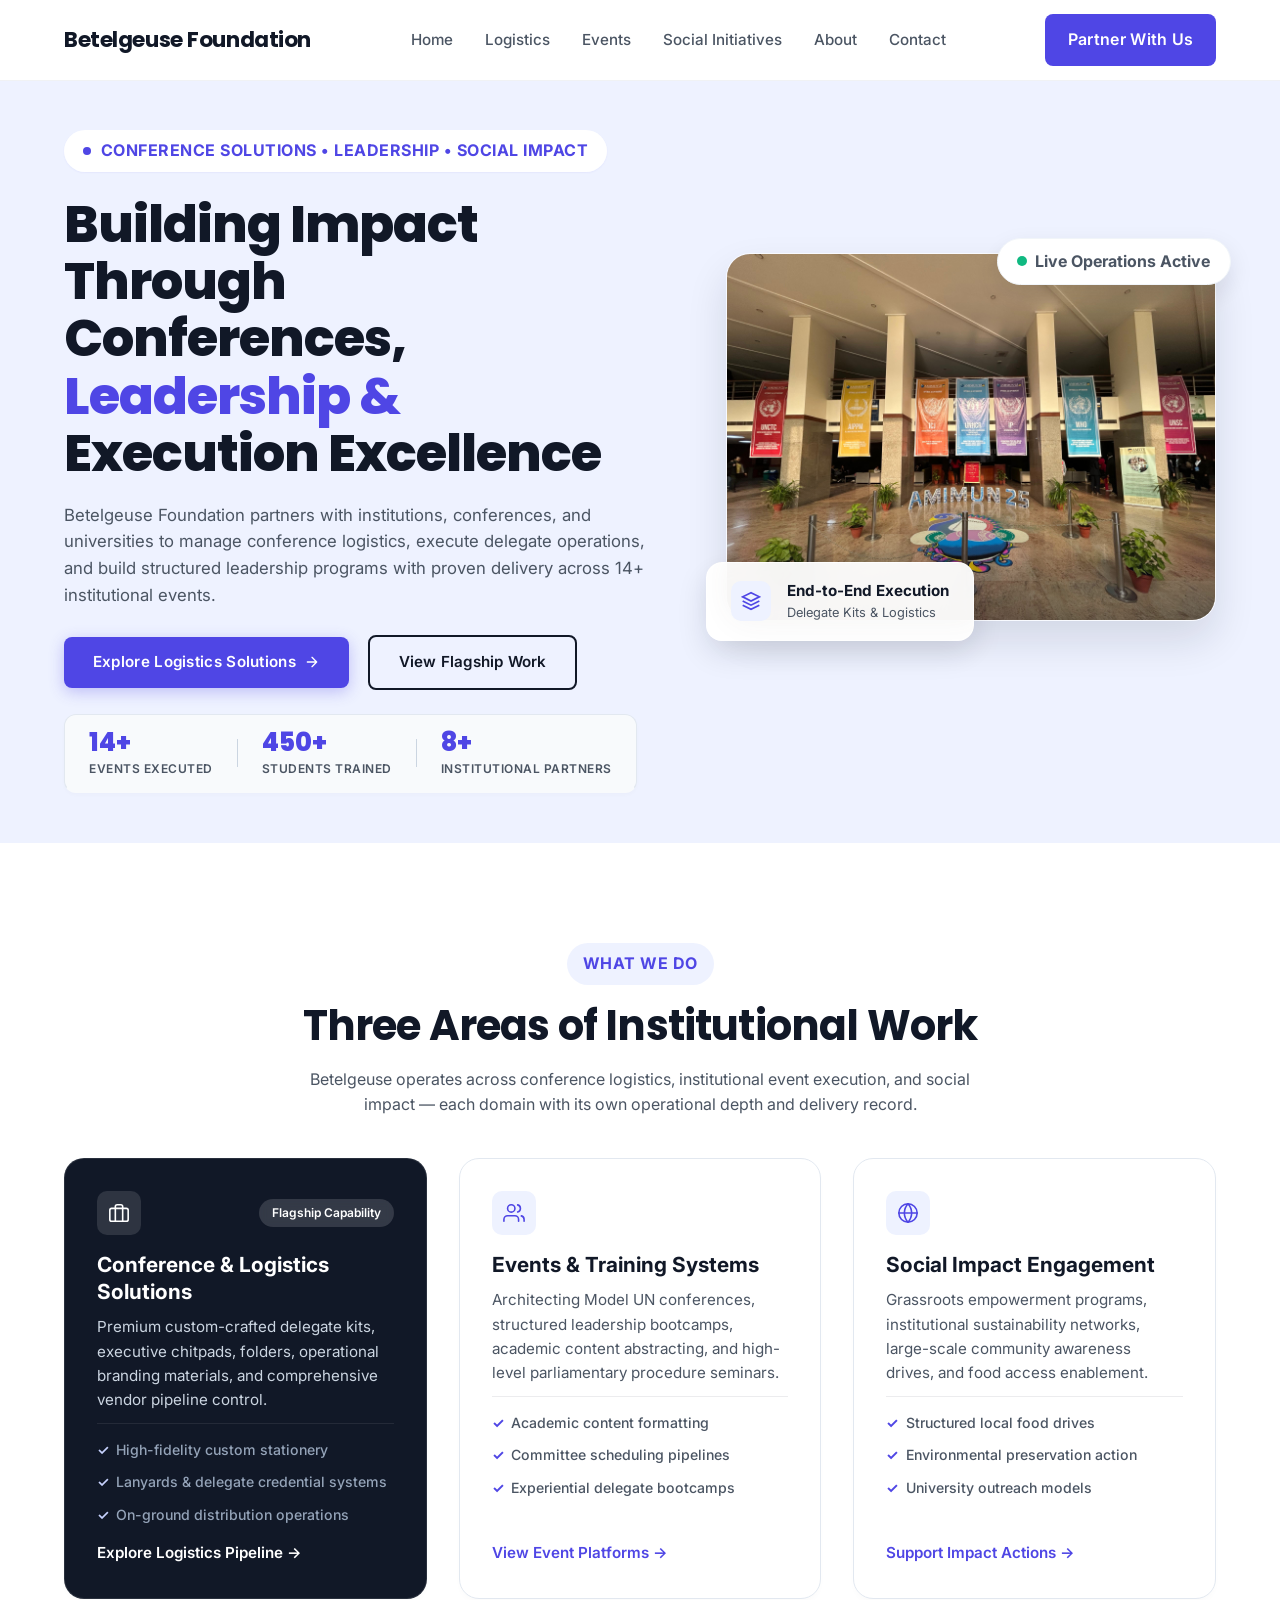
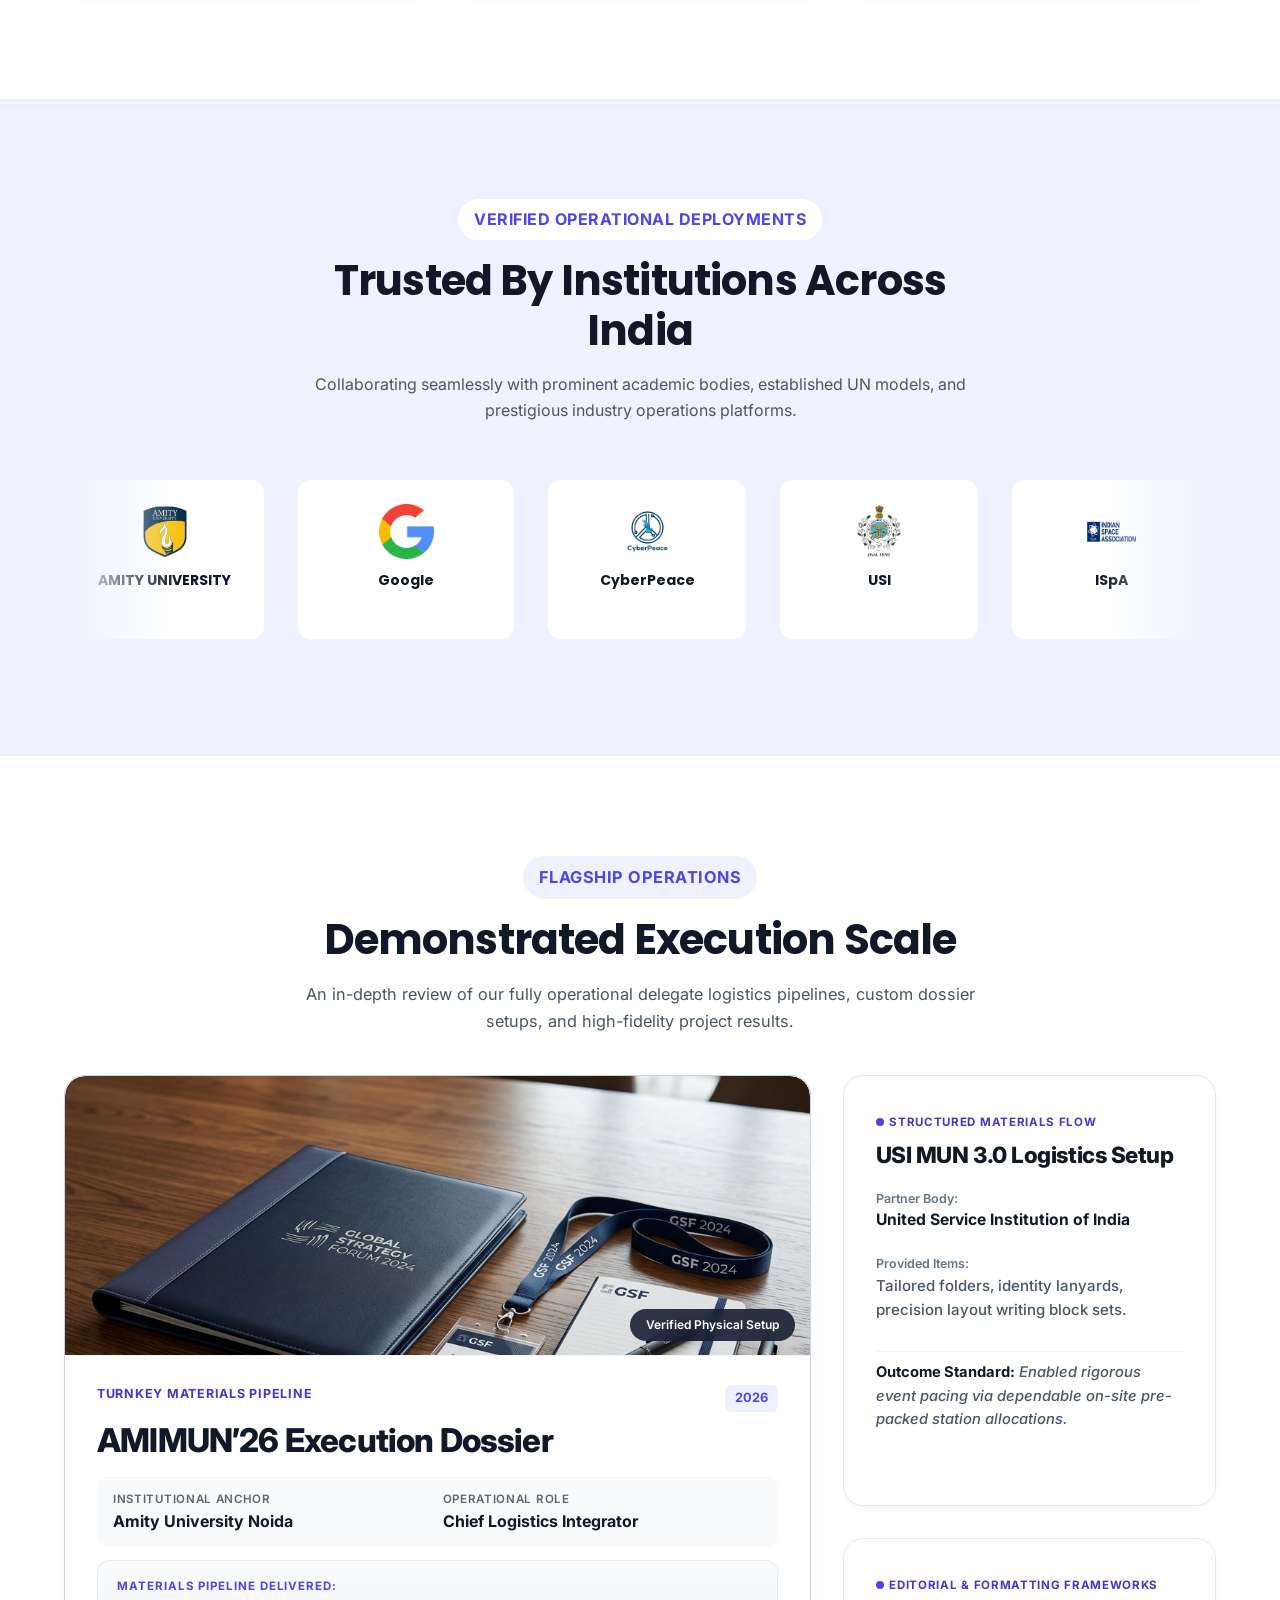
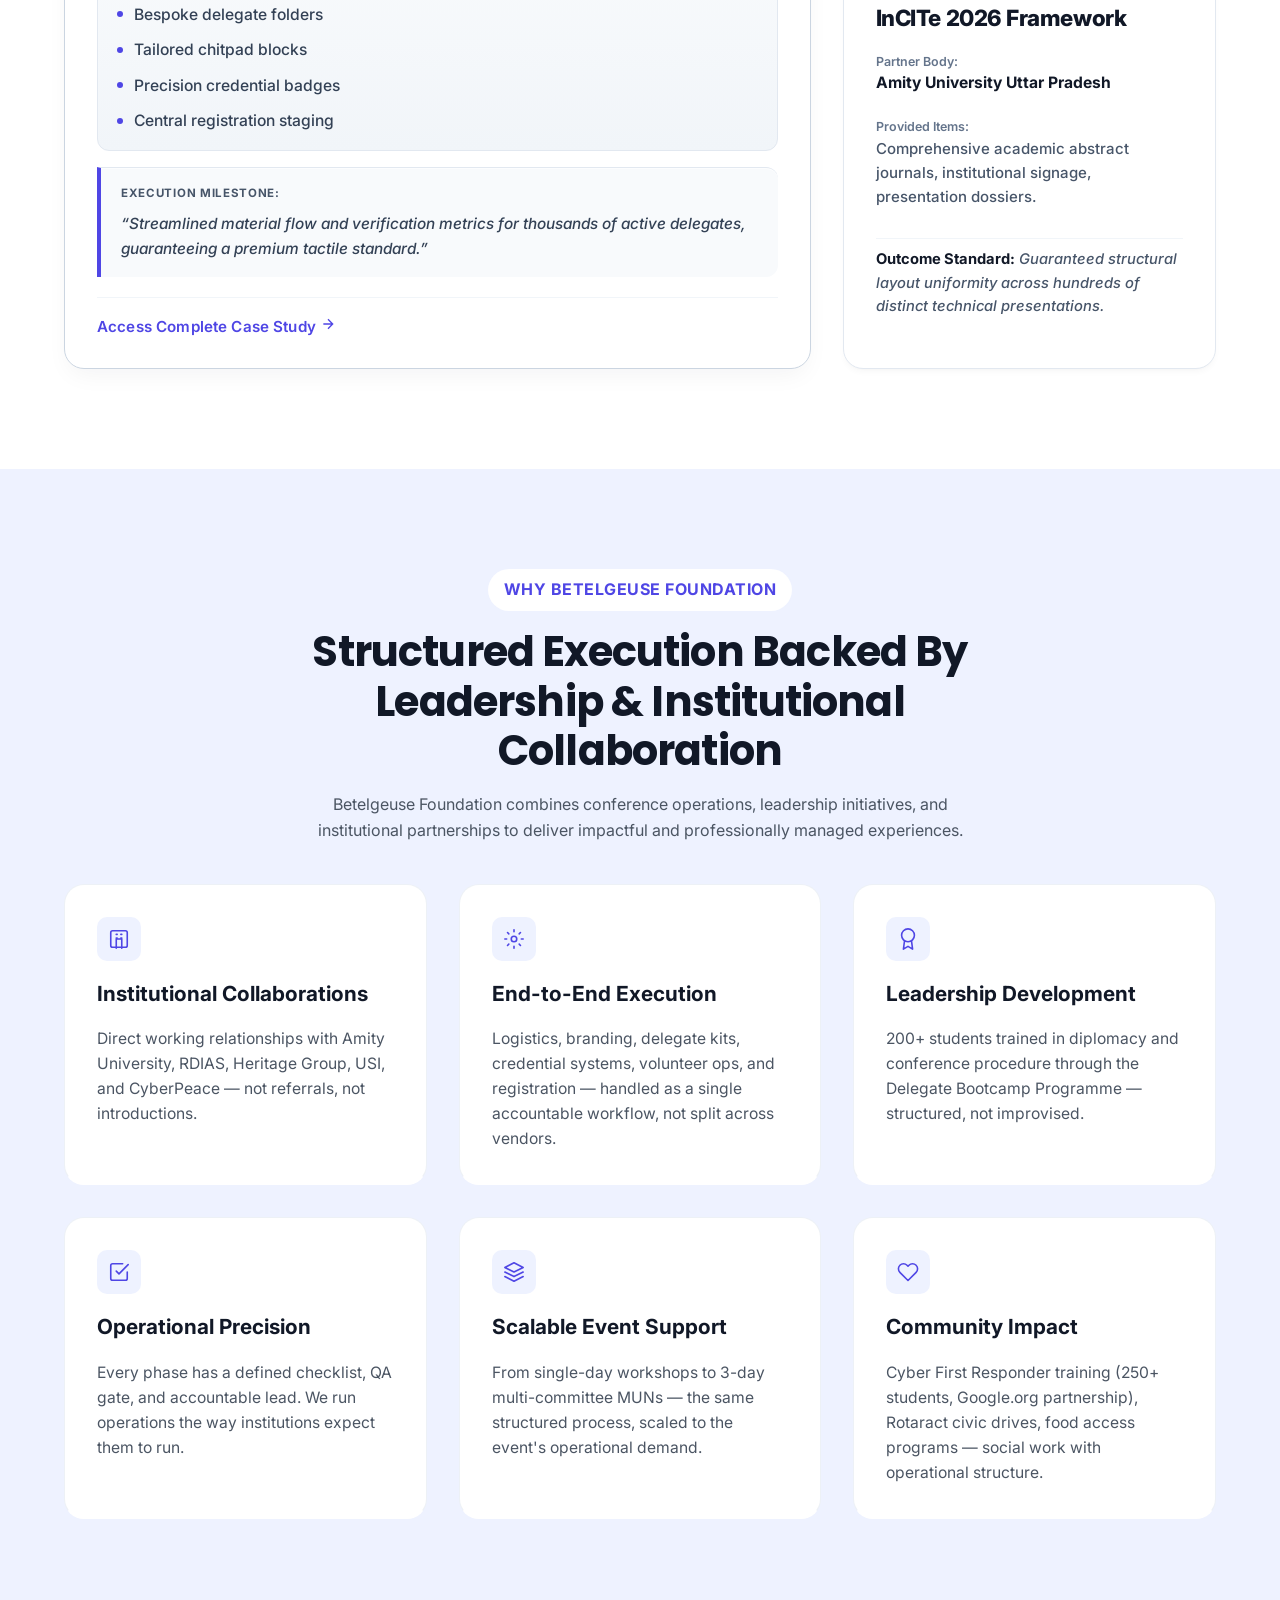
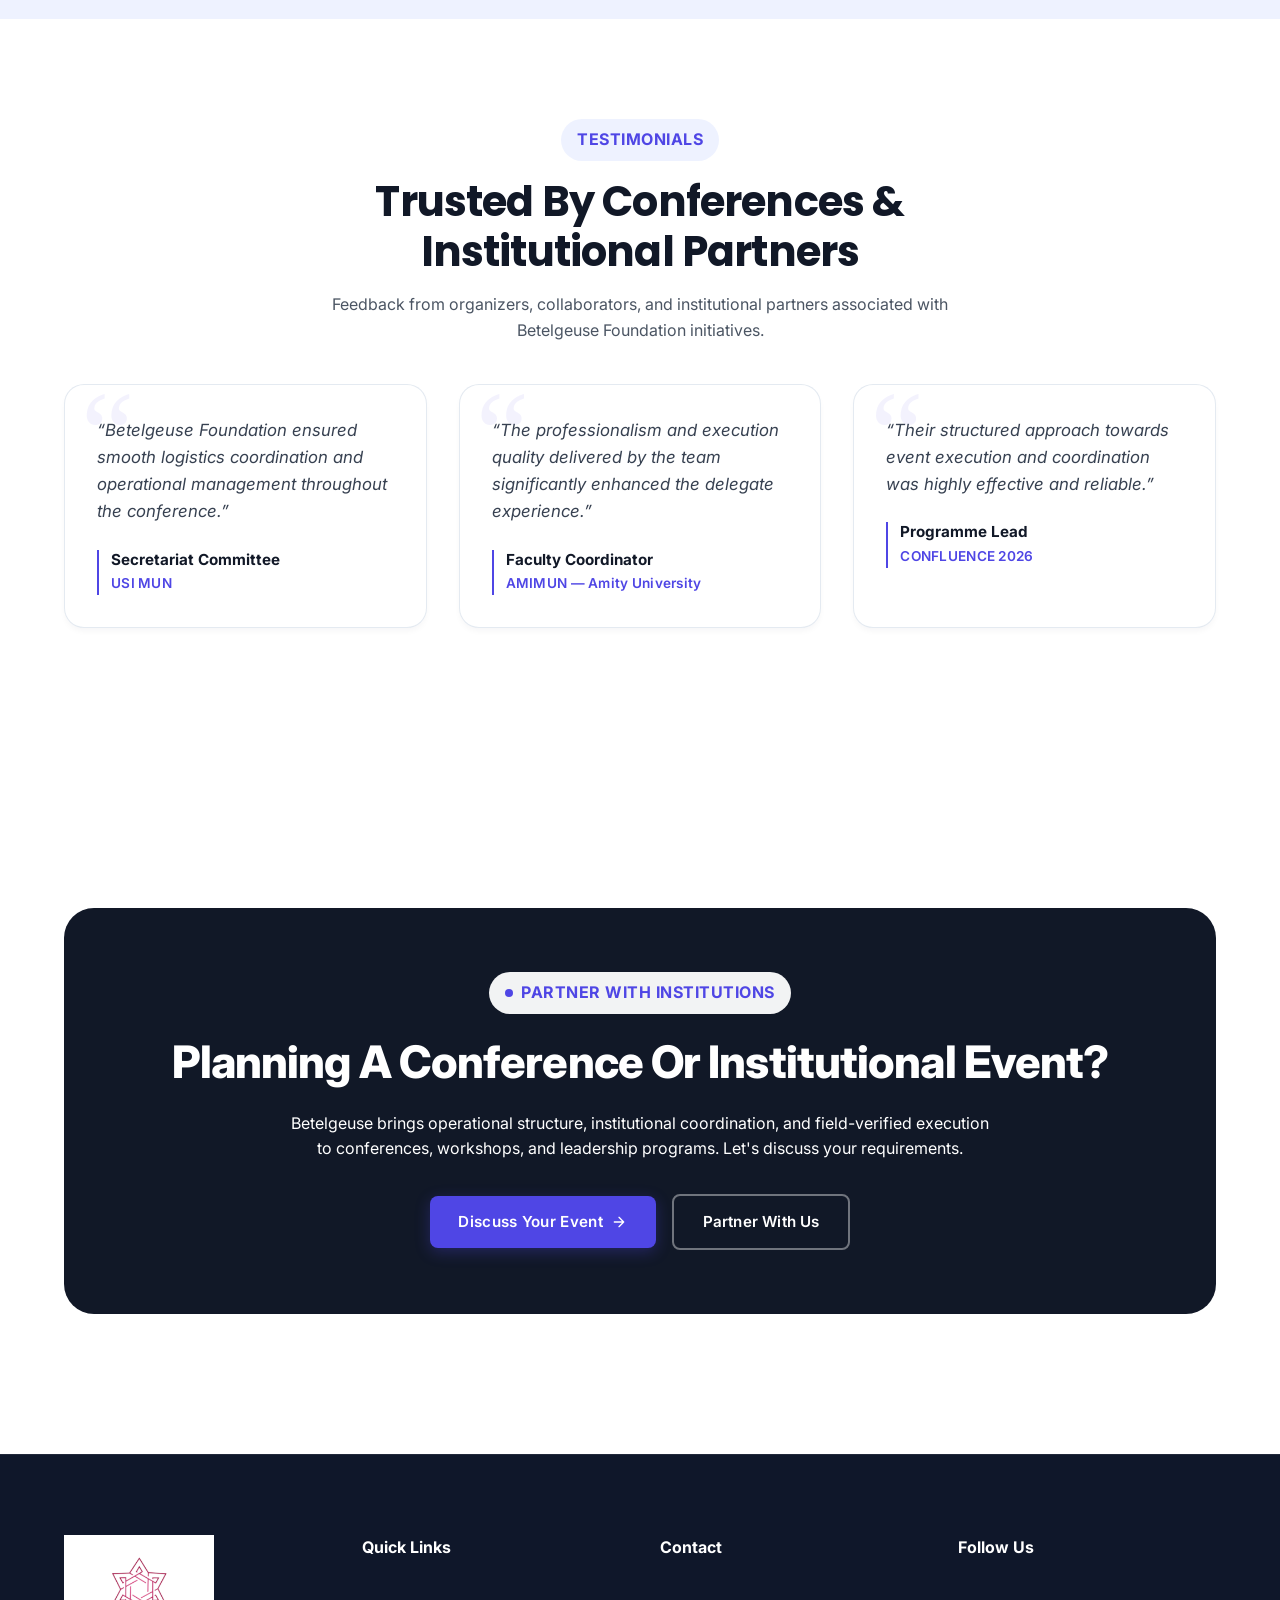
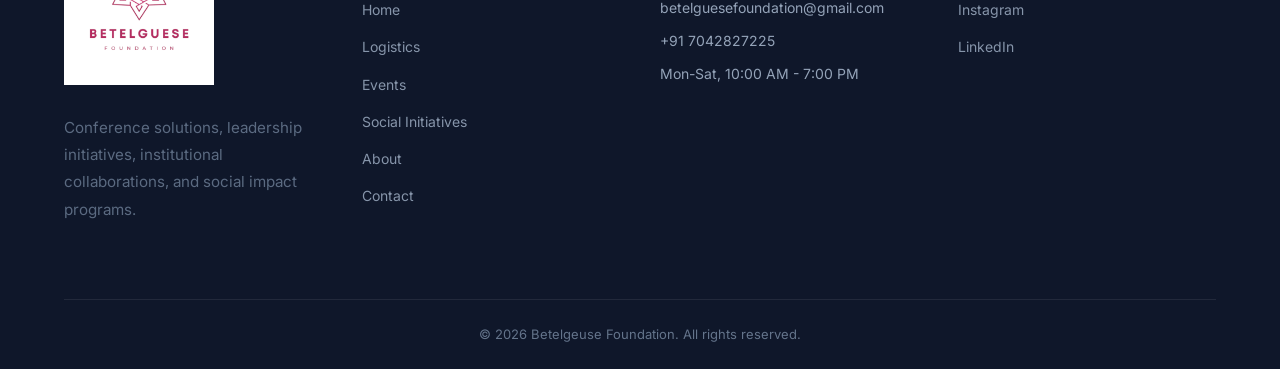
==== commit 10aa1066: "Execute Crucial Design Changes" ====
--- a/index.html
+++ b/index.html
@@ -315,9 +315,9 @@
             <!-- Left Content -->
             <div class="hero-content">
 
-                <div class="hero-badge-wrapper">
+                <div class="hero-badge-wrapper section-tag section-tag--on-indigo">
                     <span class="pulse-dot"></span>
-                    <span class="hero-tag">Conference Solutions • Leadership • Social Impact</span>
+                    <span>Conference Solutions • Leadership • Social Impact</span>
                 </div>
 
                 <h1>
@@ -370,7 +370,7 @@
             <div class="hero-visual-wrapper">
 
                 <div class="image-frame">
-                    <img src="assets/images/hero_conference.png" alt="Executive Conference Showcase">
+                    <img src="../assets/images/Events/AMIMUN 2025.jpeg" alt="Executive Conference Showcase">
                     <div class="image-overlay-glow"></div>
                 </div>
 
@@ -407,7 +407,7 @@
 
             <!-- Section Heading -->
             <div class="section-header">
-                <p class="section-tag">What We Do</p>
+                <p class="section-tag section-tag--on-white">What We Do</p>
                 <h2>Three Areas of Institutional Work</h2>
                 <p>Betelgeuse operates across conference logistics, institutional event execution, and social impact —
                     each domain with its own operational depth and delivery record.</p>
@@ -504,7 +504,7 @@
 
             <!-- Section Heading -->
             <div class="section-header">
-                <p class="section-tag">Verified Operational Deployments</p>
+                <p class="section-tag section-tag--on-indigo">Verified Operational Deployments</p>
                 <h2>Trusted By Institutions Across India</h2>
                 <p>Collaborating seamlessly with prominent academic bodies, established UN models, and prestigious
                     industry operations platforms.</p>
@@ -517,13 +517,13 @@
                     <div class="marquee-track">
                         <div class="marquee-content">
                             <div class="logo-card">
-                                <img src="assets/Logos/AMIMUN'26-logo.png" alt="AMIMUN'26">
-                                <h4>AMIMUN</h4>
+                                <img src="assets/Logos/amity-logo.png" alt="Amity University">
+                                <h4>AMITY UNIVERSITY</h4>
                                 <span class="partner-role">LEAD LOGISTICS PARTNER</span>
                             </div>
                             <div class="logo-card">
-                                <img src="assets/Logos/google-logo.png" alt="Google.org">
-                                <h4>Google.org</h4>
+                                <img src="assets/Logos/google-logo.png" alt="Google">
+                                <h4>Google</h4>
                                 <span class="partner-role">STRATEGIC SOCIAL PARTNER</span>
                             </div>
                             <div class="logo-card">
@@ -532,13 +532,13 @@
                                 <span class="partner-role">CYBER OPS PARTNER</span>
                             </div>
                             <div class="logo-card">
-                                <img src="assets/Logos/USI MUN 2.0-logo.png" alt="USI MUN">
-                                <h4>USI MUN</h4>
+                                <img src="assets/Logos/USI-logo.png" alt="USI">
+                                <h4>USI</h4>
                                 <span class="partner-role">INTEGRATION SUPPORT</span>
                             </div>
                             <div class="logo-card">
-                                <img src="assets/Logos/SMIT MUN-logo.png" alt="SMIT MUN">
-                                <h4>SMIT MUN</h4>
+                                <img src="assets/Logos/ISpA-logo.png" alt="ISpA">
+                                <h4>ISpA</h4>
                                 <span class="partner-role">BRANDING DEPLOYMENT</span>
                             </div>
                             <div class="logo-card">
@@ -547,20 +547,20 @@
                                 <span class="partner-role">CORPORATE COLLABORATOR</span>
                             </div>
                             <div class="logo-card">
-                                <img src="assets/Logos/RDIAS 6.0-logo.png" alt="RDIAS">
+                                <img src="assets/Logos/RDIAS-logo.png" alt="RDIAS">
                                 <h4>RDIAS</h4>
                                 <span class="partner-role">ACADEMIC ALLIANCE</span>
                             </div>
                         </div>
                         <div class="marquee-content" aria-hidden="true">
                             <div class="logo-card">
-                                <img src="assets/Logos/AMIMUN'26-logo.png" alt="AMIMUN'26">
-                                <h4>AMIMUN</h4>
+                                <img src="assets/Logos/amity-logo.png" alt="Amity University">
+                                <h4>AMITY UNIVERSITY</h4>
                                 <span class="partner-role">LEAD LOGISTICS PARTNER</span>
                             </div>
                             <div class="logo-card">
-                                <img src="assets/Logos/google-logo.png" alt="Google.org">
-                                <h4>Google.org</h4>
+                                <img src="assets/Logos/google-logo.png" alt="Google">
+                                <h4>Google</h4>
                                 <span class="partner-role">STRATEGIC SOCIAL PARTNER</span>
                             </div>
                             <div class="logo-card">
@@ -569,13 +569,13 @@
                                 <span class="partner-role">CYBER OPS PARTNER</span>
                             </div>
                             <div class="logo-card">
-                                <img src="assets/Logos/USI MUN 2.0-logo.png" alt="USI MUN">
-                                <h4>USI MUN</h4>
+                                <img src="assets/Logos/USI-logo.png" alt="USI">
+                                <h4>USI</h4>
                                 <span class="partner-role">INTEGRATION SUPPORT</span>
                             </div>
                             <div class="logo-card">
-                                <img src="assets/Logos/SMIT MUN-logo.png" alt="SMIT MUN">
-                                <h4>SMIT MUN</h4>
+                                <img src="assets/Logos/ISpA-logo.png" alt="ISpA">
+                                <h4>ISpA</h4>
                                 <span class="partner-role">BRANDING DEPLOYMENT</span>
                             </div>
                             <div class="logo-card">
@@ -584,7 +584,7 @@
                                 <span class="partner-role">CORPORATE COLLABORATOR</span>
                             </div>
                             <div class="logo-card">
-                                <img src="assets/Logos/RDIAS 6.0-logo.png" alt="RDIAS">
+                                <img src="assets/Logos/RDIAS-logo.png" alt="RDIAS">
                                 <h4>RDIAS</h4>
                                 <span class="partner-role">ACADEMIC ALLIANCE</span>
                             </div>
@@ -606,7 +606,7 @@
 
             <!-- Section Header -->
             <div class="section-header">
-                <p class="section-tag">Flagship Operations</p>
+                <p class="section-tag section-tag--on-white">Flagship Operations</p>
                 <h2>Demonstrated Execution Scale</h2>
                 <p>An in-depth review of our fully operational delegate logistics pipelines, custom dossier setups, and
                     high-fidelity project results.</p>
@@ -738,7 +738,7 @@
             <!-- Section Header -->
             <div class="section-header">
 
-                <p class="section-tag">
+                <p class="section-tag section-tag--on-indigo">
                     Why Betelgeuse Foundation
                 </p>
 
@@ -858,7 +858,7 @@
             <!-- Section Header -->
             <div class="section-header">
 
-                <p class="section-tag">
+                <p class="section-tag section-tag--on-white">
                     Testimonials
                 </p>
 
@@ -939,6 +939,11 @@
         <div class="container">
 
             <div class="cta-box">
+
+                <p class="section-tag section-tag--on-indigo"
+                    style="display:inline-flex;align-items:center;gap:8px;margin-bottom:1.5rem;">
+                    <span class="pulse-dot"></span>Partner With Institutions
+                </p>
 
                 <h2>
                     Planning A Conference Or Institutional Event?
@@ -1004,7 +1009,8 @@
                     <h4>Follow Us</h4>
                     <ul>
                         <li><a href="https://www.instagram.com/betelguesefoundation/" target="_blank">Instagram</a></li>
-                        <li><a href="https://www.linkedin.com/company/betelguese-foundation/" target="_blank">LinkedIn</a></li>
+                        <li><a href="https://www.linkedin.com/company/betelguese-foundation/"
+                                target="_blank">LinkedIn</a></li>
                         <!-- <li><a href="#">Facebook</a></li> -->
                     </ul>
                 </div>
--- a/css/style.css
+++ b/css/style.css
@@ -46,6 +46,12 @@
     color: var(--text-color);
     line-height: 1.6;
     padding-top: 80px; /* Offset for fixed navbar */
+}
+
+h1, h2 {
+    letter-spacing: -0.03em;
+    font-weight: 800;
+    line-height: 1.1;
 }
 
 
@@ -244,8 +250,8 @@
 ========================= */
 .hero {
     width: 100%;
-    padding: 3.5rem 0 2.5rem;
-    background-color: var(--white);
+    padding: 50px 0;
+    background-color: var(--accent-light);
 }
 
 
@@ -277,23 +283,28 @@
 
 .hero-content h1 {
     font-family: var(--heading-font);
-    font-size: 3.6rem;
-    line-height: 1.12;
+    font-size: clamp(34px, 4.5vw, 50px);
+    line-height: 1.05;
     letter-spacing: -0.03em;
     color: var(--primary-color);
-    font-weight: 700;
-
-    margin-bottom: 1.5rem;
+    font-weight: 800;
+
+    margin-bottom: 1.1rem;
+}
+
+/* Global H2 Typography Normalization */
+h2 {
+    letter-spacing: -0.02em;
 }
 
 
 .hero-description {
     max-width: 600px;
-    font-size: 1.1rem;
+    font-size: 1.05rem;
     color: var(--text-color);
     line-height: 1.6;
 
-    margin-bottom: 2.2rem;
+    margin-bottom: 1.6rem;
 }
 
 
@@ -406,6 +417,7 @@
 .section-tag {
     display: inline-flex;
     flex-wrap: wrap;
+    align-items: center;
     justify-content: center;
 
     margin-bottom: 1rem;
@@ -416,12 +428,34 @@
 
     border-radius: 9999px;
 
-    font-size: 0.75rem;
+    font-size: 16px;
     font-weight: 700;
     letter-spacing: 0.5px;
     text-transform: uppercase;
 
     max-width: 100%;
+}
+
+/* ── Contextual Section-Tag Modifiers ── */
+
+/* On Indigo (accent-light) background → White pill */
+.section-tag--on-indigo {
+    background-color: rgba(255, 255, 255, 0.95) !important;
+    color: #4F46E5 !important;
+    backdrop-filter: blur(4px);
+}
+
+/* On White background → Light Indigo pill */
+.section-tag--on-white {
+    background-color: #EEF2FF !important;
+    color: #4F46E5 !important;
+}
+
+/* On Dark background (CTA box) → Translucent pill */
+.section-tag--on-dark {
+    background-color: rgba(255, 255, 255, 0.15) !important;
+    color: #ffffff !important;
+    border: 1px solid rgba(255, 255, 255, 0.25);
 }
 
 
@@ -429,7 +463,7 @@
     font-family: var(--heading-font);
     font-size: 2.6rem;
     line-height: 1.2;
-    letter-spacing: -0.03em;
+    letter-spacing: -0.02em;
     color: var(--primary-color);
     font-weight: 700;
 
@@ -447,9 +481,9 @@
 ========================= */
 .services {
     width: 100%;
-    padding: 4rem 0;
-
-    background-color: var(--light-bg);
+    padding: 100px 0;
+
+    background-color: var(--white);
 }
 
 
@@ -482,9 +516,9 @@
 
 
 .service-card:hover {
-    transform: translateY(-3px);
-    box-shadow: 0 10px 15px -3px rgba(15, 23, 42, 0.05);
-    border-color: #cbd5e1;
+    transform: translateY(-8px);
+    box-shadow: 0 20px 40px rgba(79, 70, 229, 0.12);
+    border-color: #c7d2fe;
 }
 
 
@@ -524,9 +558,9 @@
 ========================= */
 .collaborators {
     width: 100%;
-    padding: 4rem 0;
-
-    background-color: var(--white);
+    padding: 100px 0;
+
+    background-color: var(--accent-light);
 }
 
 
@@ -545,9 +579,9 @@
 ========================= */
 .featured-work {
     width: 100%;
-    padding: 4rem 0;
-
-    background-color: var(--light-bg);
+    padding: 100px 0;
+
+    background-color: var(--white);
 }
 
 
@@ -578,9 +612,9 @@
 
 
 .featured-card-large:hover {
-    transform: translateY(-6px);
-    box-shadow: 0 22px 44px -12px rgba(15, 23, 42, 0.14);
-    border-color: #cbd5e1;
+    transform: translateY(-8px);
+    box-shadow: 0 20px 40px rgba(79, 70, 229, 0.12);
+    border-color: #c7d2fe;
     border-bottom-color: #4F46E5;
 }
 
@@ -727,9 +761,9 @@
 
 
 .small-project-card:hover {
-    transform: translateY(-6px);
-    box-shadow: 0 22px 44px -12px rgba(15, 23, 42, 0.14);
-    border-color: #cbd5e1;
+    transform: translateY(-8px);
+    box-shadow: 0 20px 40px rgba(79, 70, 229, 0.12);
+    border-color: #c7d2fe;
     border-bottom-color: #4F46E5;
 }
 
@@ -774,9 +808,9 @@
 ========================= */
 .why-betelguese {
     width: 100%;
-    padding: 4rem 0;
-
-    background-color: var(--white);
+    padding: 100px 0;
+
+    background-color: var(--accent-light);
 }
 
 
@@ -792,7 +826,7 @@
 .feature-card {
     padding: 2rem;
 
-    background-color: var(--light-bg);
+    background-color: var(--white);
 
     border-radius: 20px;
     border: 1px solid rgba(226, 232, 240, 0.6);
@@ -808,13 +842,11 @@
 
 
 .feature-card:hover {
-    transform: translateY(-4px) scale(1.01);
+    transform: translateY(-8px);
     background-color: var(--white);
-    border-color: #e2e8f0;
+    border-color: #c7d2fe;
     border-bottom: 2px solid #4f46e5;
-    box-shadow:
-        0 18px 40px -10px rgba(15, 23, 42, 0.12),
-        0 10px 28px rgba(79, 70, 229, 0.12);
+    box-shadow: 0 20px 40px rgba(79, 70, 229, 0.12);
 }
 
 
@@ -838,9 +870,9 @@
 ========================= */
 .testimonials {
     width: 100%;
-    padding: 4rem 0;
-
-    background-color: var(--light-bg);
+    padding: 100px 0;
+
+    background-color: var(--white);
 }
 
 
@@ -931,18 +963,16 @@
 }
 
 .testimonial-card:hover {
-    transform: translateY(-6px);
-    box-shadow:
-        0 24px 48px -12px rgba(15, 23, 42, 0.14),
-        0 12px 28px rgba(79, 70, 229, 0.1);
-    border-color: #e0e7ff;
+    transform: translateY(-8px);
+    box-shadow: 0 20px 40px rgba(79, 70, 229, 0.12);
+    border-color: #c7d2fe;
 }
 /* =========================
    FINAL CTA SECTION
 ========================= */
 .final-cta {
     width: 100%;
-    padding: 4rem 0 140px 0;
+    padding: 100px 0 140px;
 
     background-color: var(--white);
 }
@@ -1827,6 +1857,7 @@
 .hero-visual-wrapper {
     position: relative;
     width: 100%;
+    margin-top: -50px;
 }
 
 .image-frame {
@@ -1835,12 +1866,16 @@
     overflow: hidden;
     box-shadow: 0 20px 40px rgba(15, 23, 42, 0.12);
     border: 1px solid rgba(255, 255, 255, 0.6);
+    max-height: 480px;
 }
 
 .image-frame img {
     width: 100%;
-    height: auto;
+    height: 100%;
+    max-height: 480px;
     display: block;
+    object-fit: cover;
+    object-position: top;
     transform: scale(1.01);
     transition: transform 0.6s ease;
 }
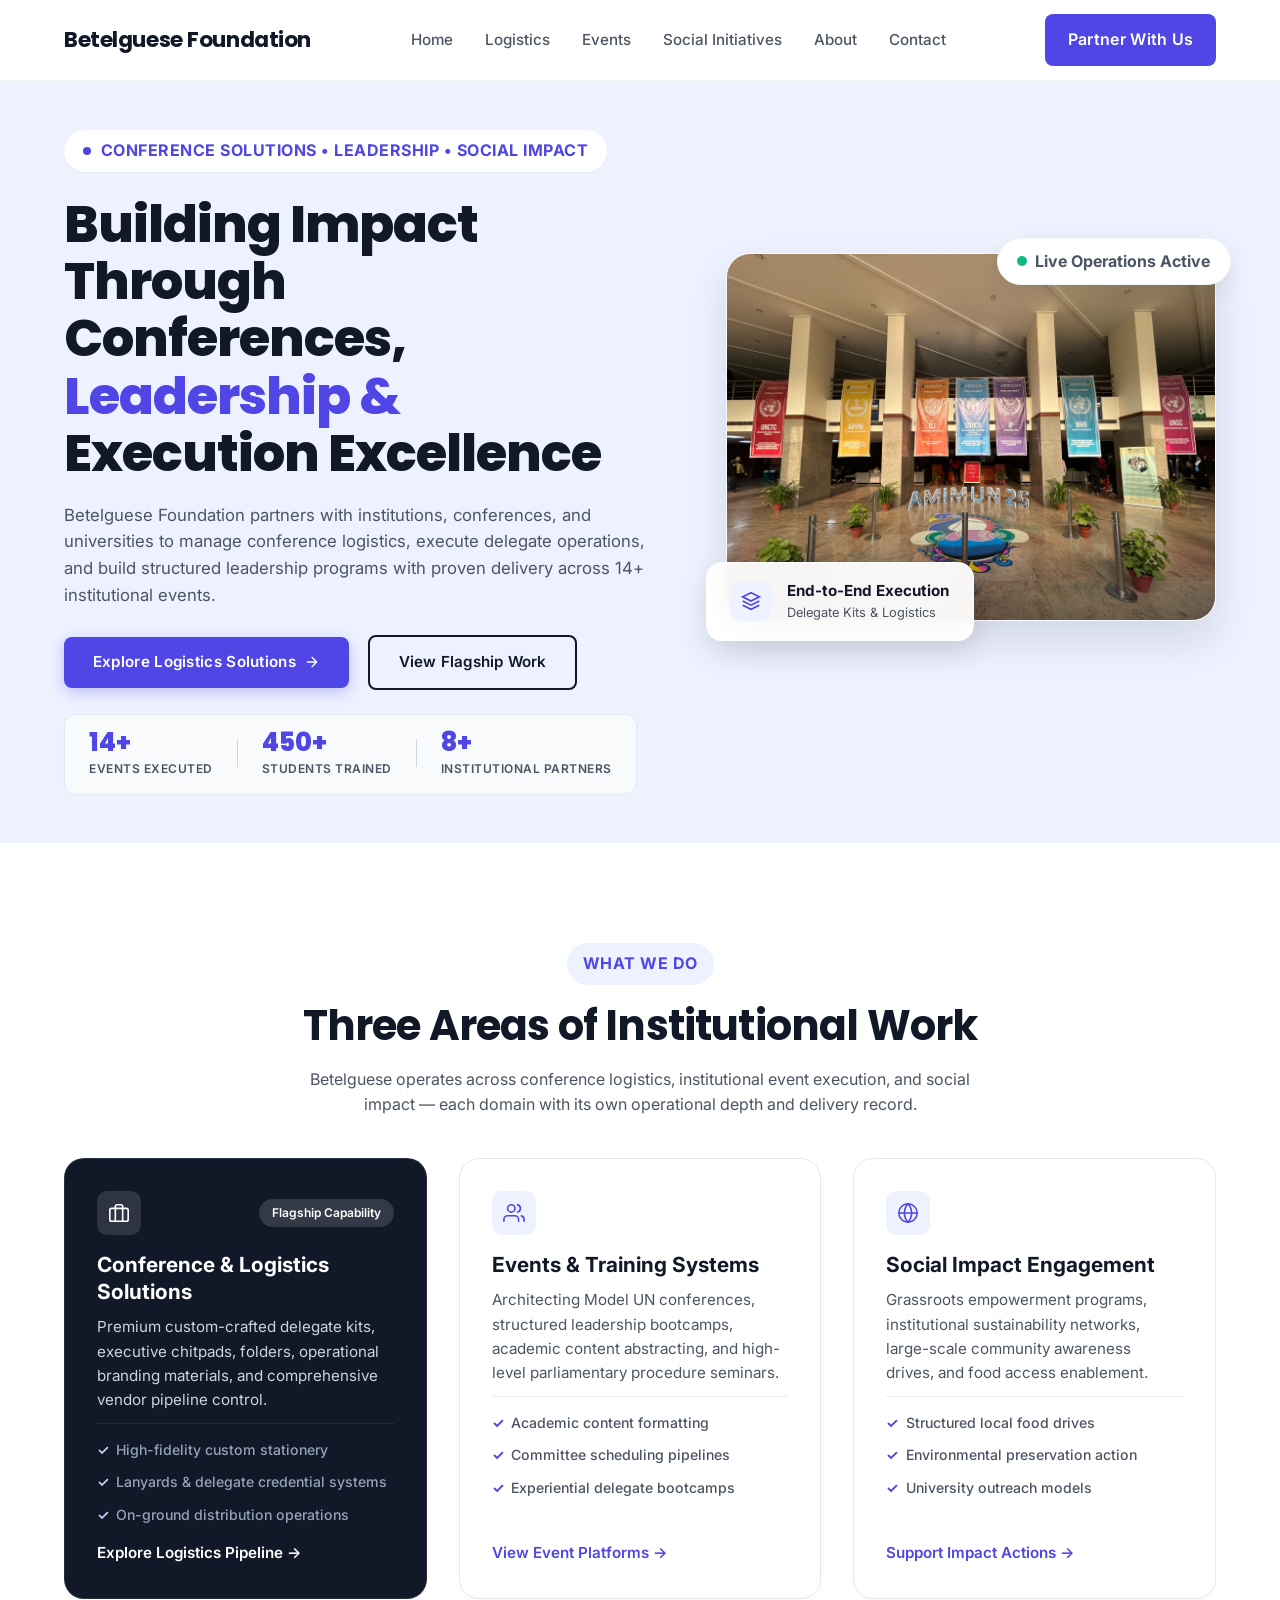
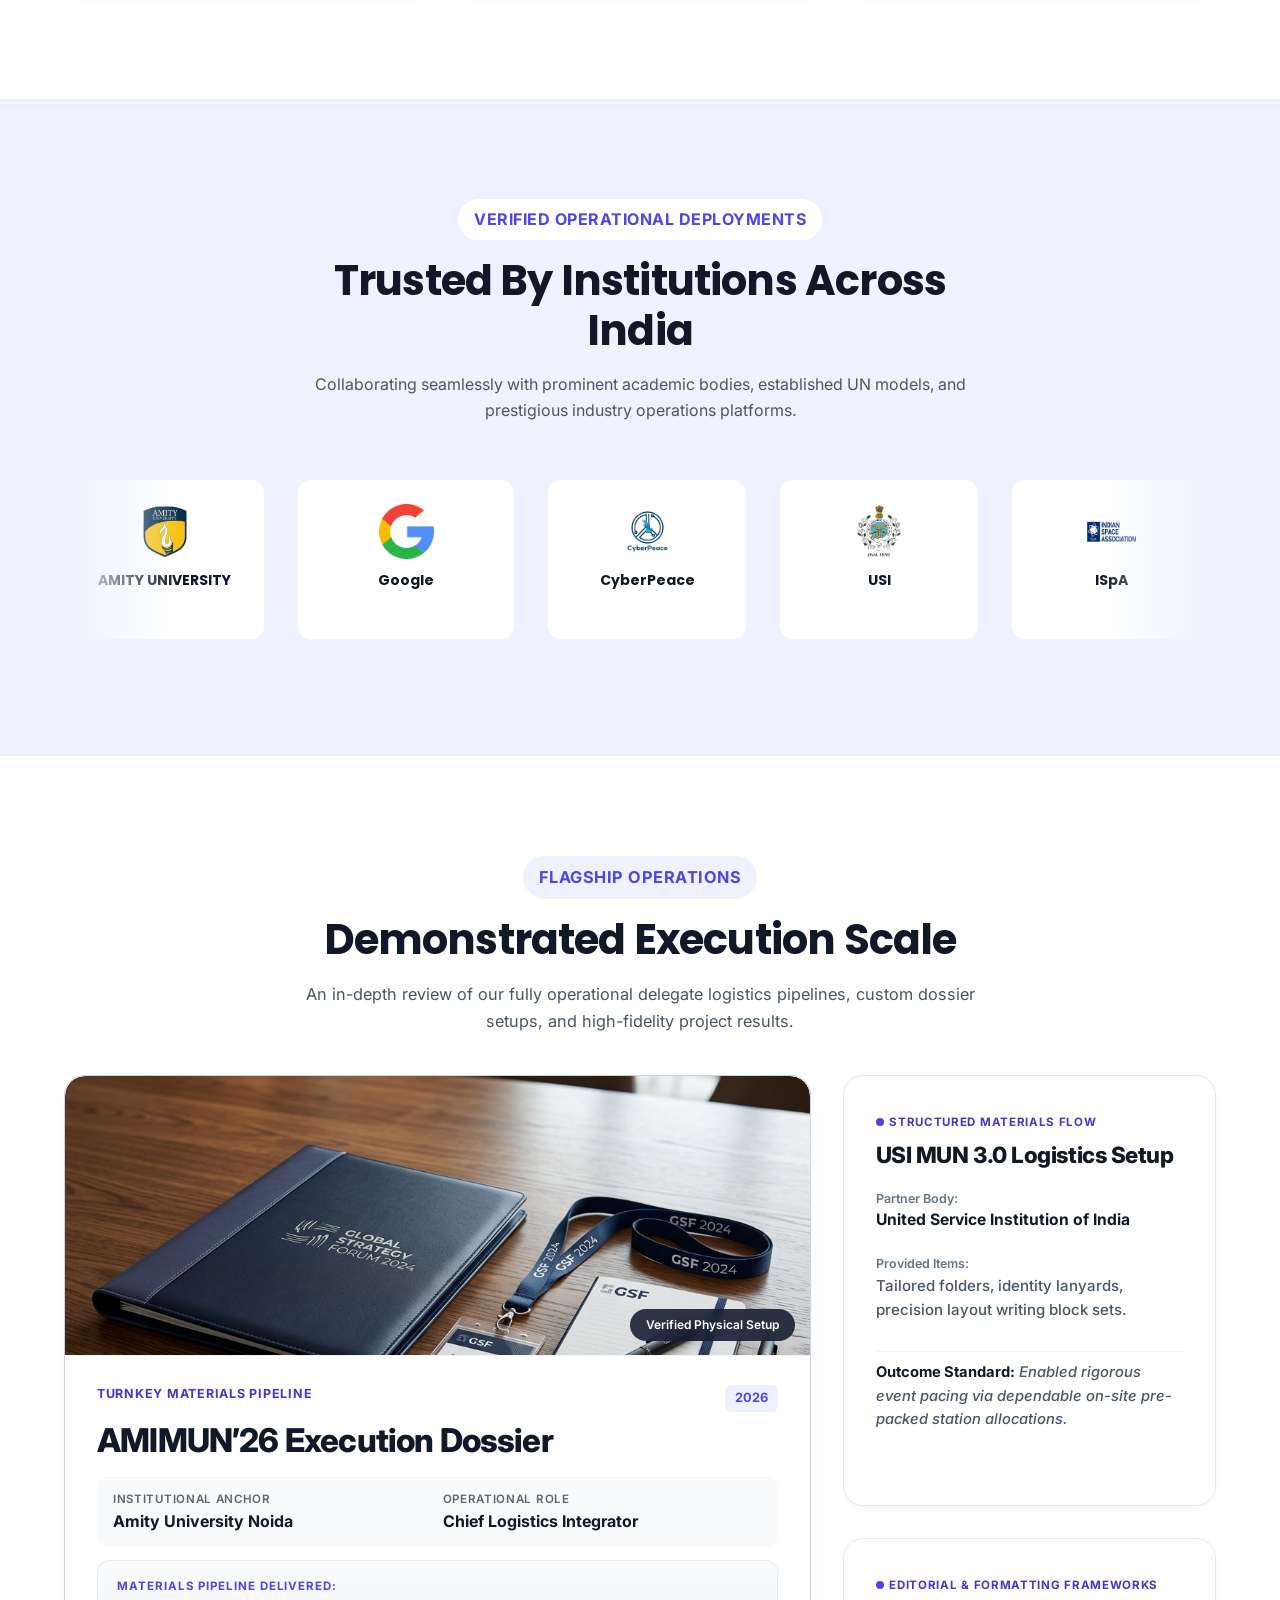
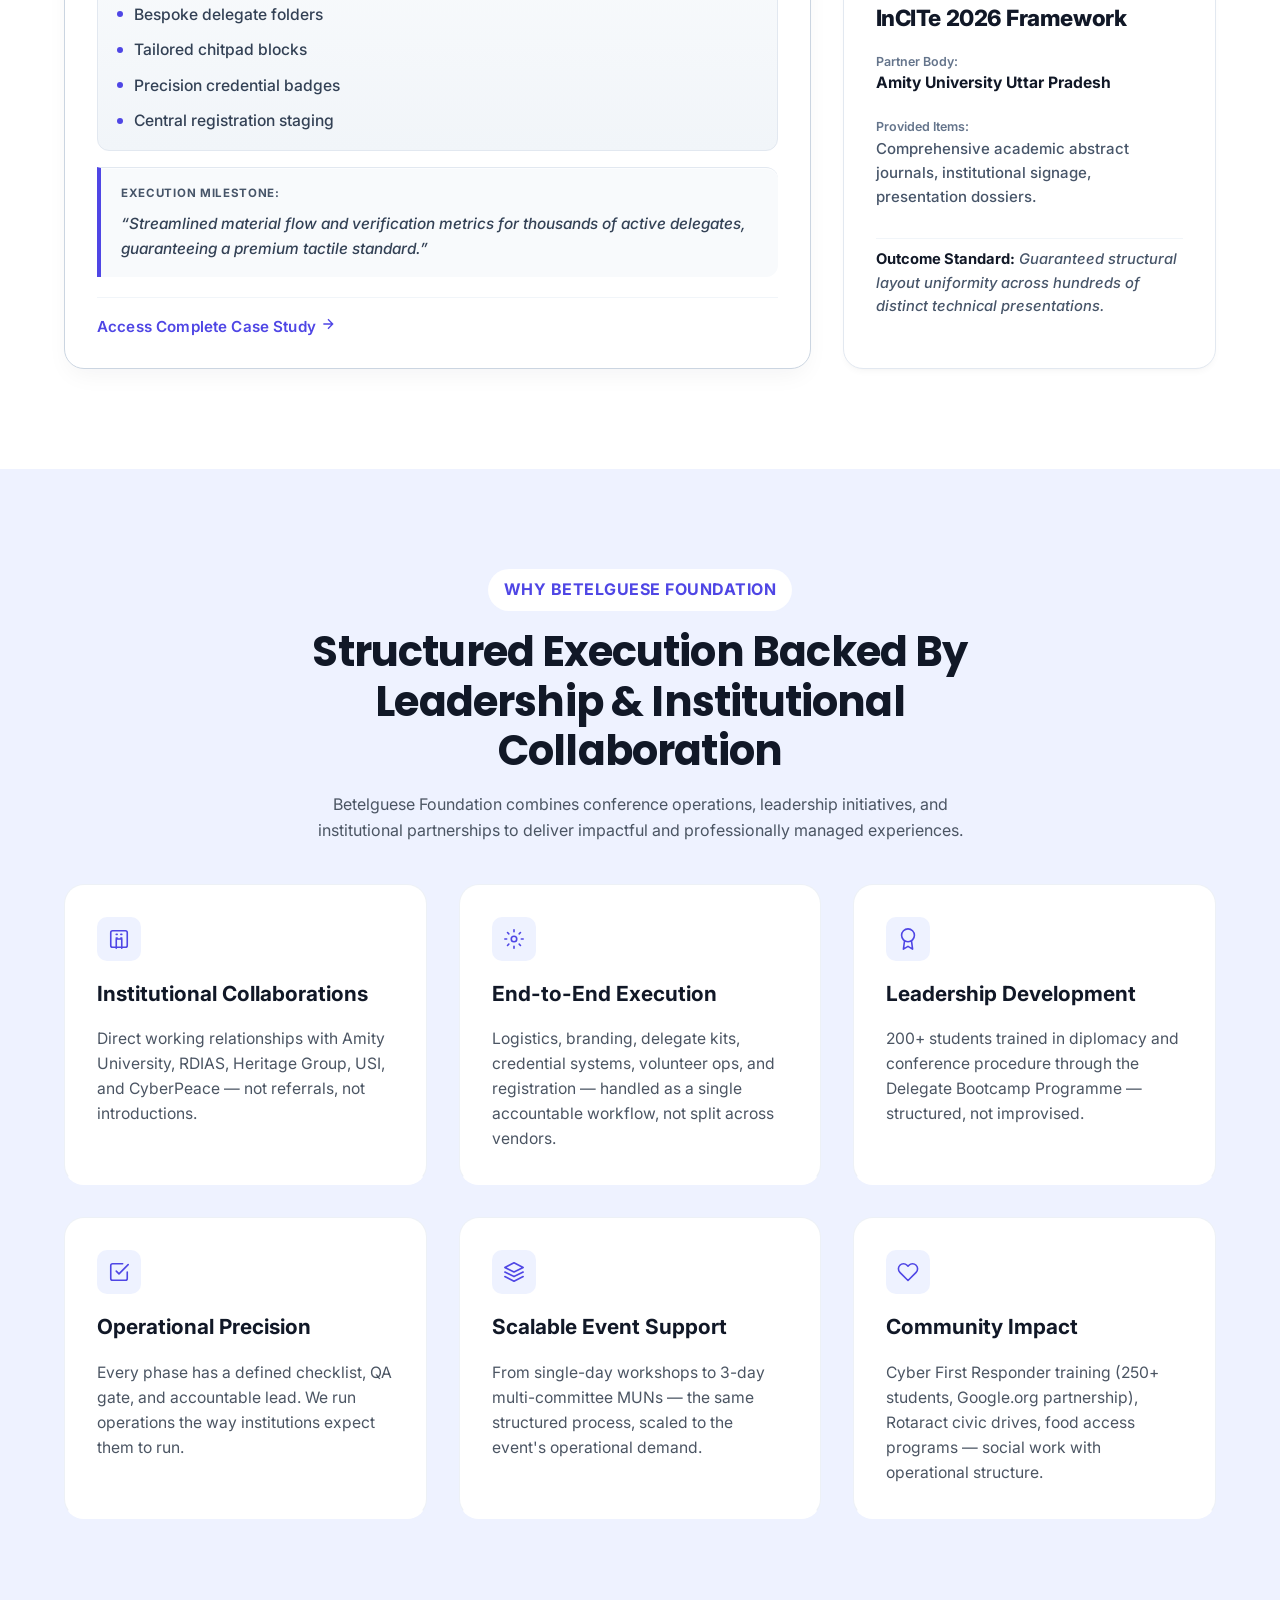
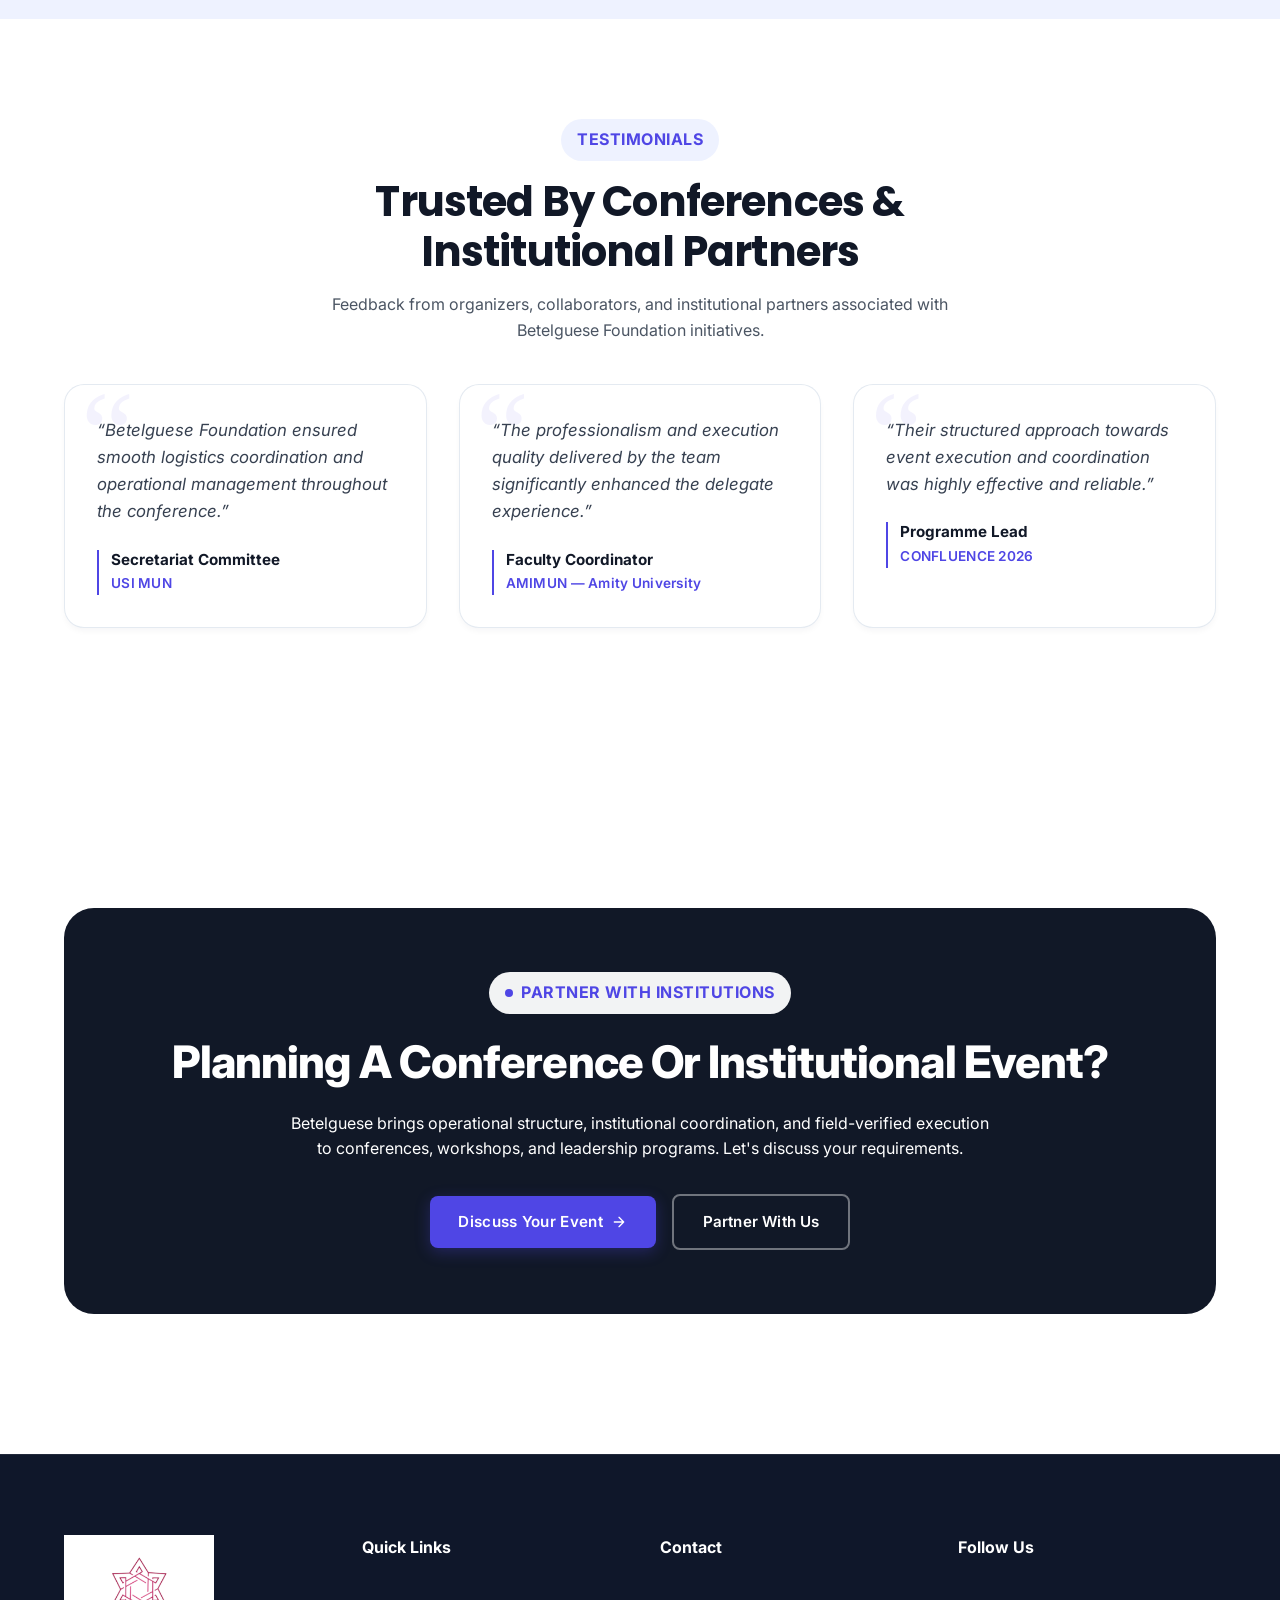
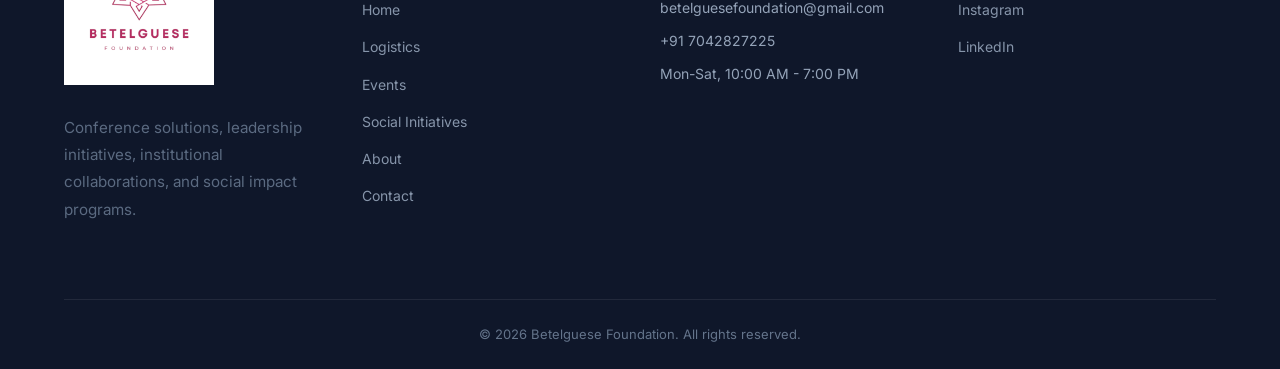
==== commit 35078849: "UI: Standardized alternating theme, normalized pill components, and fixed advisory board cards" ====
--- a/index.html
+++ b/index.html
@@ -1,4 +1,4 @@
-<!DOCTYPE html>
+﻿<!DOCTYPE html>
 <html lang="en">
 
 <head>
@@ -7,7 +7,7 @@
     <meta name="viewport" content="width=device-width, initial-scale=1.0">
 
     <!-- Website Title -->
-    <title>Betelgeuse Foundation</title>
+    <title>Betelguese Foundation</title>
 
     <!-- CSS File -->
     <link rel="stylesheet" href="css/style.css">
@@ -283,7 +283,7 @@
             <!-- Brand -->
             <div class="logo">
                 <a href="index.html" class="logo-link">
-                    <span class="nav-brand">Betelgeuse Foundation</span>
+                    <span class="nav-brand">Betelguese Foundation</span>
                 </a>
             </div>
 
@@ -327,7 +327,7 @@
                 </h1>
 
                 <p class="hero-description">
-                    Betelgeuse Foundation partners with institutions, conferences, and universities to manage conference
+                    Betelguese Foundation partners with institutions, conferences, and universities to manage conference
                     logistics, execute delegate operations, and build structured leadership programs with proven
                     delivery across 14+ institutional events.
                 </p>
@@ -409,7 +409,7 @@
             <div class="section-header">
                 <p class="section-tag section-tag--on-white">What We Do</p>
                 <h2>Three Areas of Institutional Work</h2>
-                <p>Betelgeuse operates across conference logistics, institutional event execution, and social impact —
+                <p>Betelguese operates across conference logistics, institutional event execution, and social impact —
                     each domain with its own operational depth and delivery record.</p>
             </div>
 
@@ -729,7 +729,7 @@
 
     </section>
     <!-- =========================
-     WHY BETELGEUSE SECTION
+     WHY Betelguese SECTION
 ========================= -->
     <section class="why-betelguese motion-reveal">
 
@@ -739,7 +739,7 @@
             <div class="section-header">
 
                 <p class="section-tag section-tag--on-indigo">
-                    Why Betelgeuse Foundation
+                    Why Betelguese Foundation
                 </p>
 
                 <h2>
@@ -748,7 +748,7 @@
                 </h2>
 
                 <p>
-                    Betelgeuse Foundation combines conference operations,
+                    Betelguese Foundation combines conference operations,
                     leadership initiatives, and institutional partnerships
                     to deliver impactful and professionally managed experiences.
                 </p>
@@ -870,7 +870,7 @@
                 <p>
                     Feedback from organizers, collaborators,
                     and institutional partners associated with
-                    Betelgeuse Foundation initiatives.
+                    Betelguese Foundation initiatives.
                 </p>
 
             </div>
@@ -882,7 +882,7 @@
                 <div class="testimonial-card">
 
                     <p class="testimonial-text">
-                        “Betelgeuse Foundation ensured smooth
+                        “Betelguese Foundation ensured smooth
                         logistics coordination and operational
                         management throughout the conference.”
                     </p>
@@ -950,7 +950,7 @@
                 </h2>
 
                 <p>
-                    Betelgeuse brings operational structure, institutional coordination, and field-verified execution to
+                    Betelguese brings operational structure, institutional coordination, and field-verified execution to
                     conferences, workshops, and leadership programs. Let&apos;s discuss your requirements.
                 </p>
 
@@ -982,7 +982,7 @@
         <div class="container">
             <div class="footer-container">
                 <div class="footer-column">
-                    <img src="assets/images/logo_primary.png" alt="Betelgeuse Foundation Logo" class="footer-logo">
+                    <img src="assets/images/logo_primary.png" alt="Betelguese Foundation Logo" class="footer-logo">
                     <p>Conference solutions, leadership initiatives, institutional collaborations, and social impact
                         programs.</p>
                 </div>
@@ -1016,7 +1016,7 @@
                 </div>
             </div>
             <div class="footer-bottom">
-                &copy; 2026 Betelgeuse Foundation. All rights reserved.
+                &copy; 2026 Betelguese Foundation. All rights reserved.
             </div>
         </div>
     </footer>
